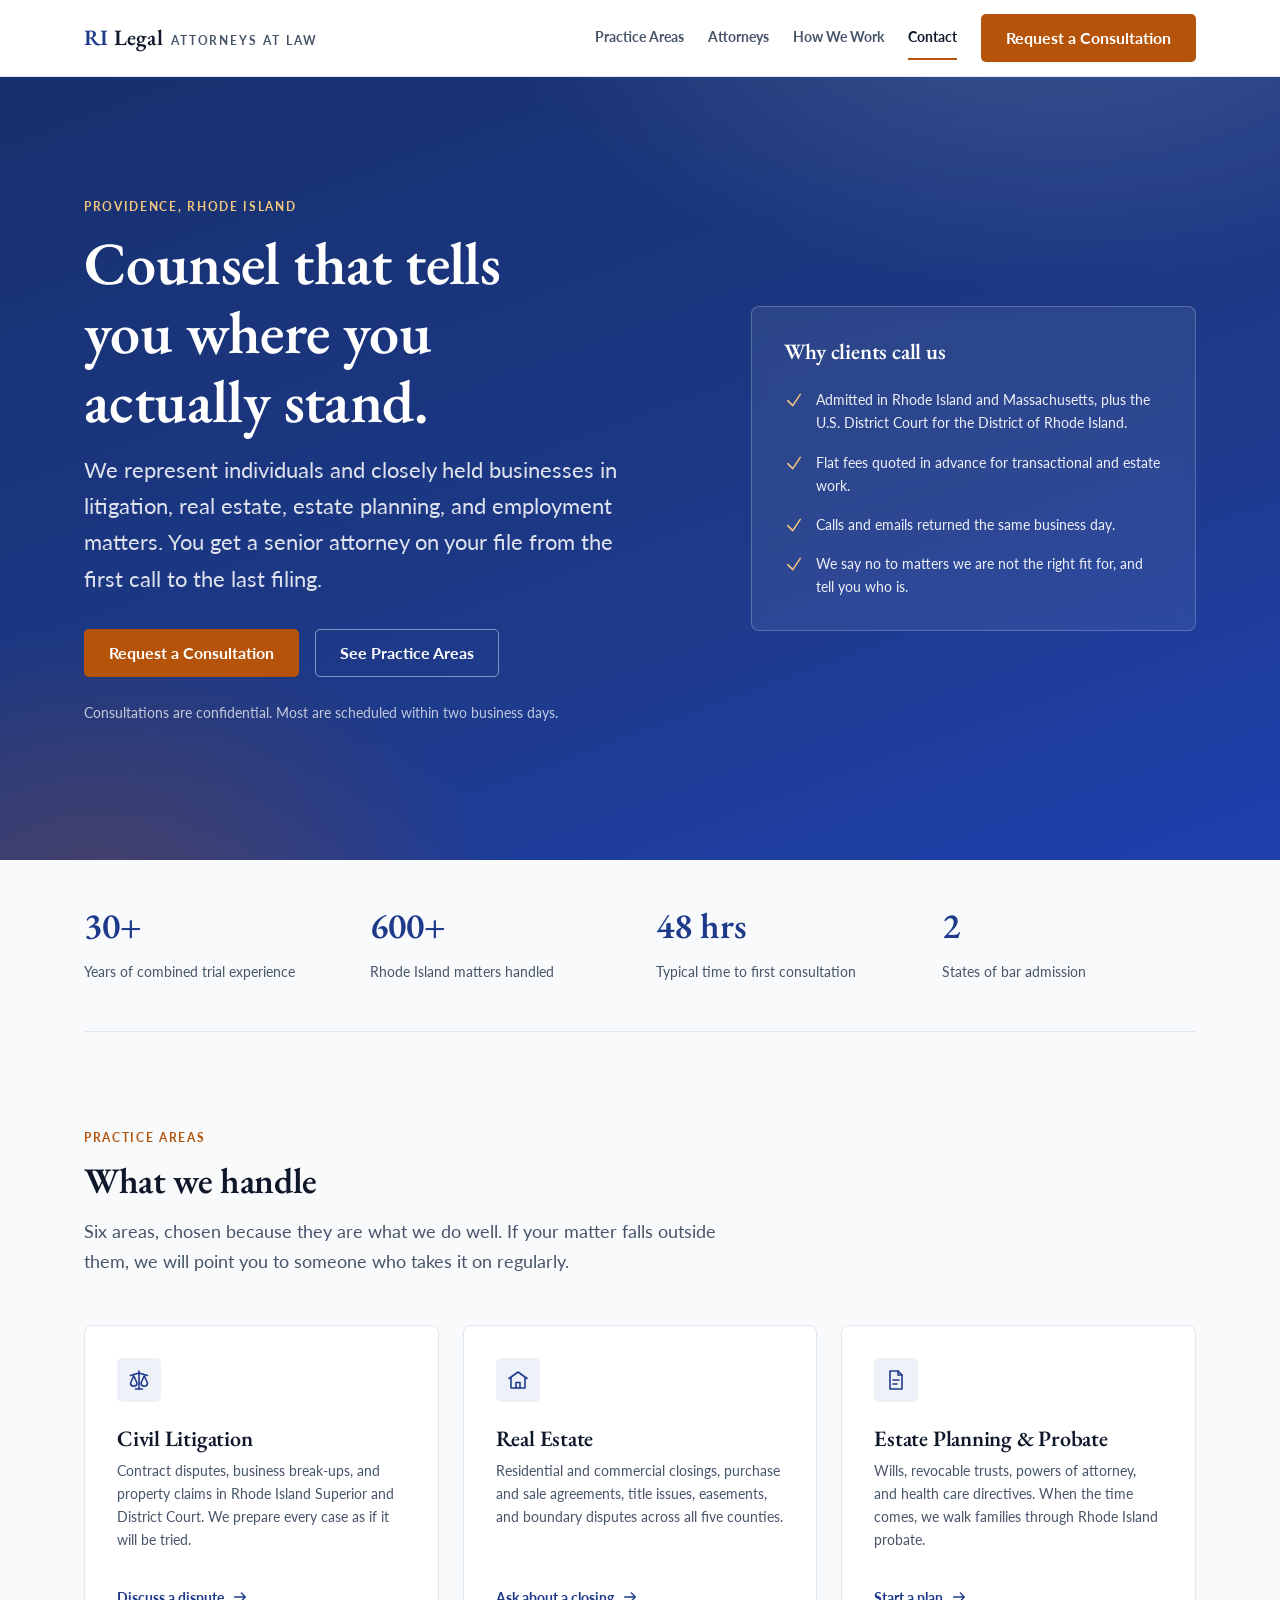
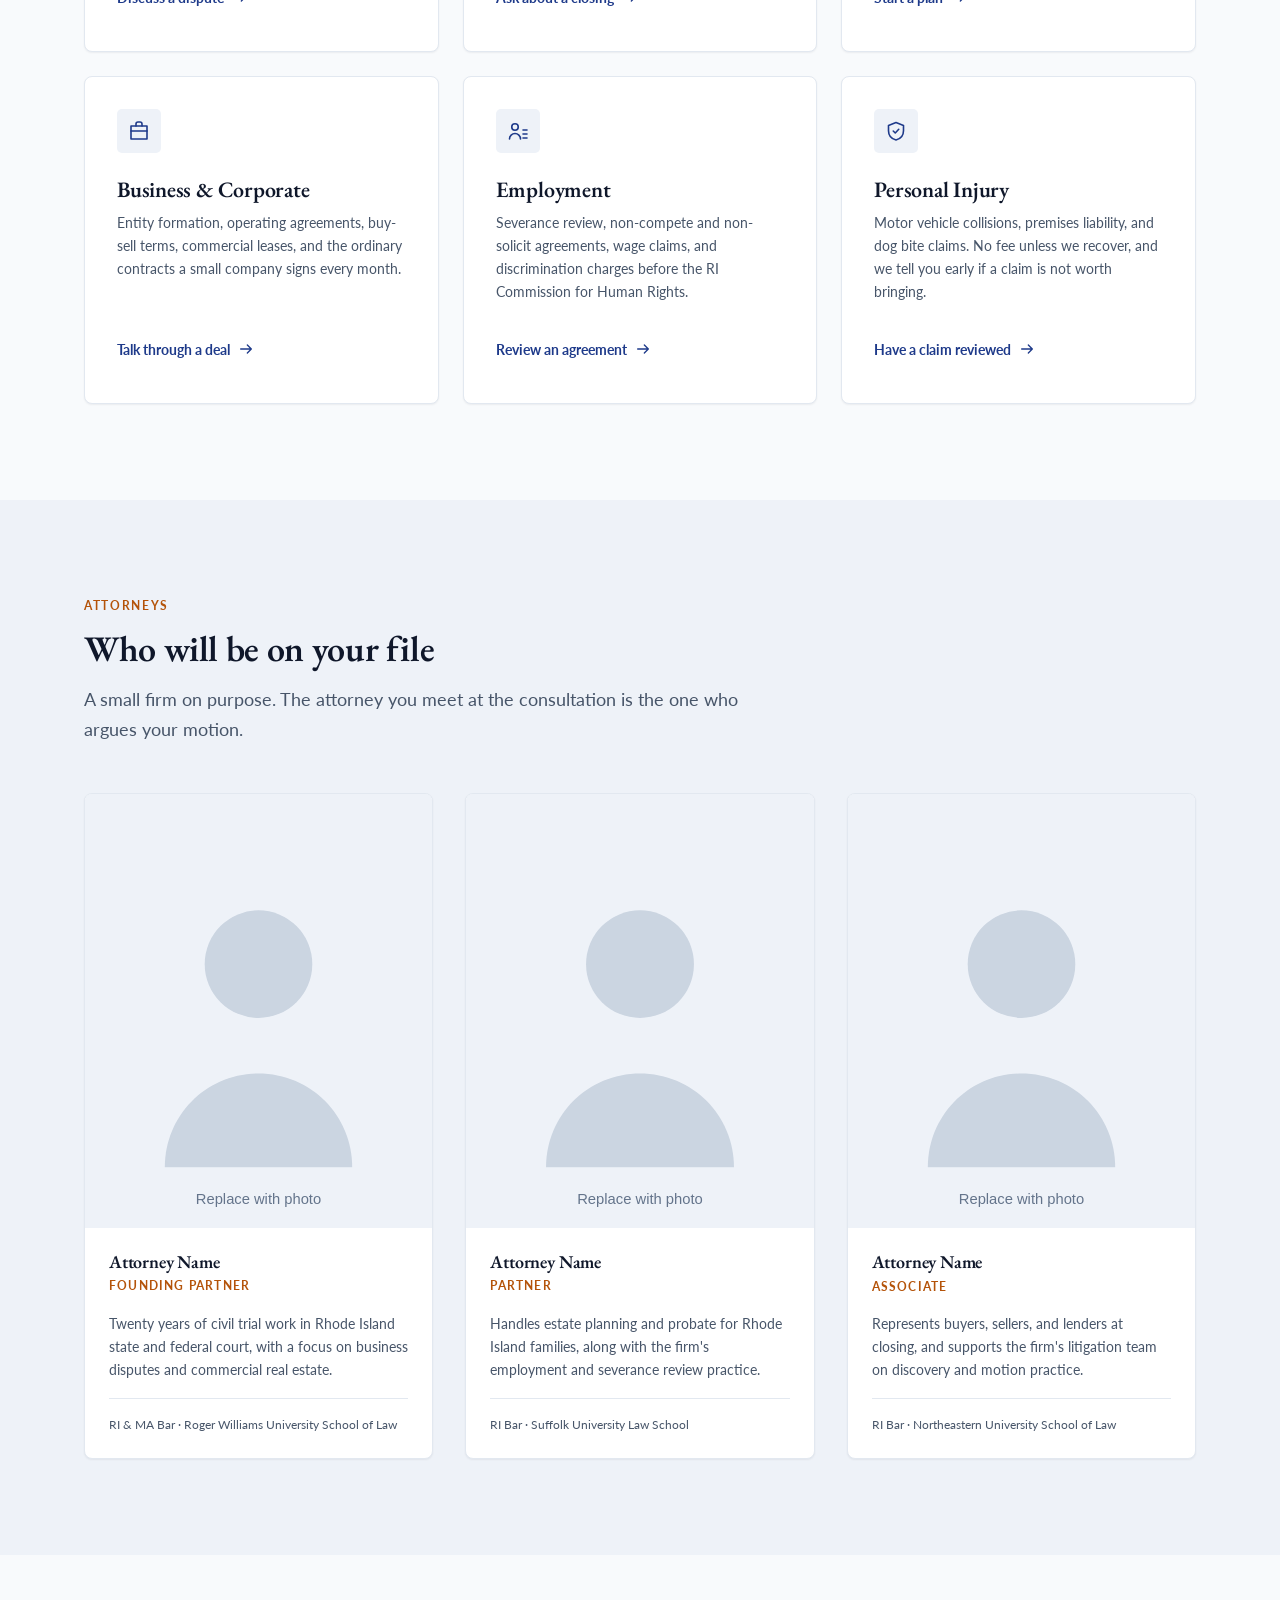
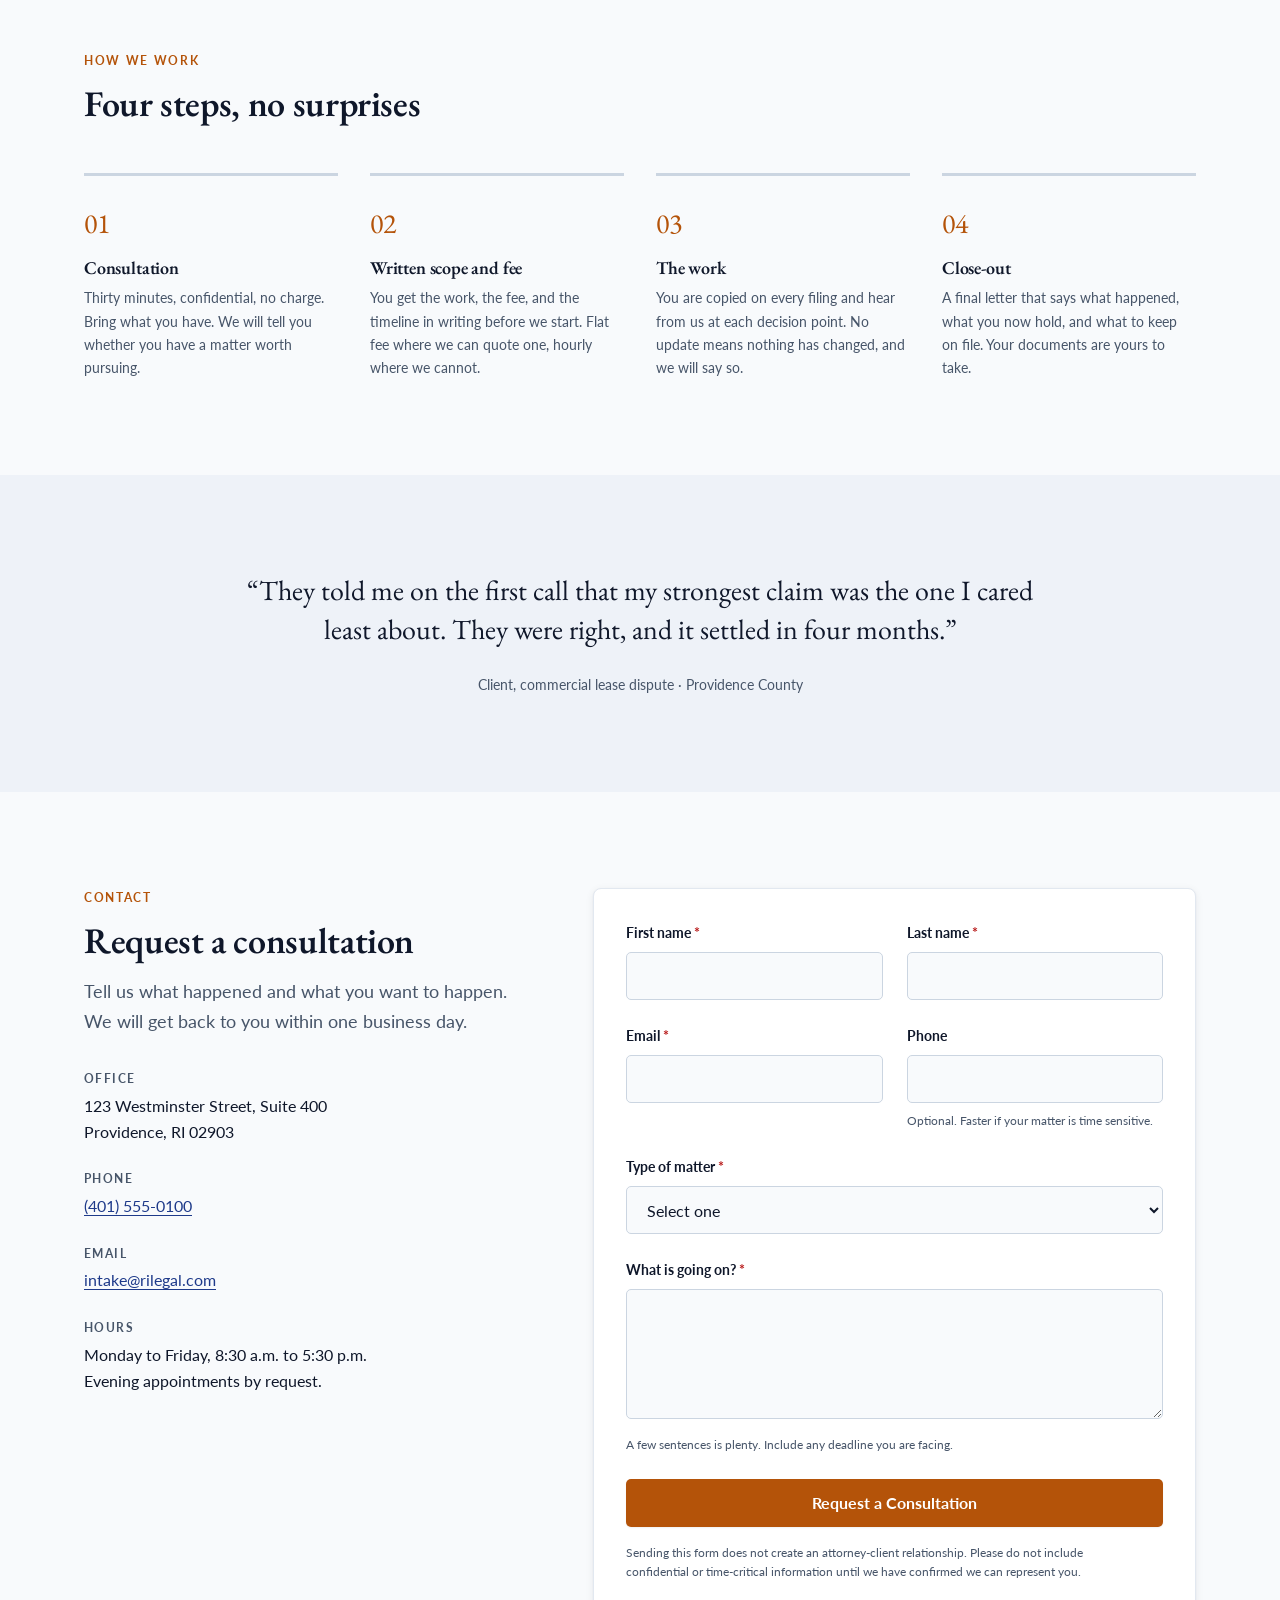
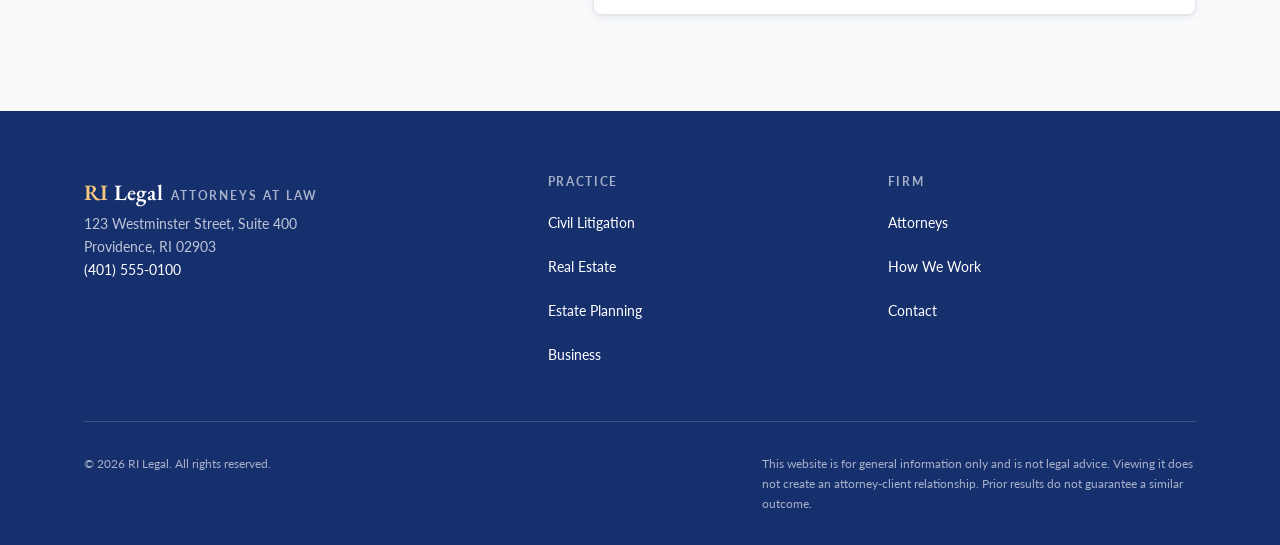
==== index.html @ 799ef450 "RI Legal: static marketing site scaffold Trust & Authority design system — navy #1E3A8A with a gold " ====
<!DOCTYPE html>
<html lang="en">
<head>
<meta charset="utf-8">
<meta name="viewport" content="width=device-width, initial-scale=1">
<title>RI Legal — Trial and Business Counsel in Rhode Island</title>
<meta name="description" content="RI Legal represents individuals and closely held businesses across Rhode Island in litigation, real estate, estate planning, and employment matters.">

<meta property="og:title" content="RI Legal — Trial and Business Counsel in Rhode Island">
<meta property="og:description" content="Straight answers, senior attention, and a plan you can act on. Schedule a consultation.">
<meta property="og:type" content="website">

<link rel="preconnect" href="https://fonts.googleapis.com">
<link rel="preconnect" href="https://fonts.gstatic.com" crossorigin>
<link rel="stylesheet" href="https://fonts.googleapis.com/css2?family=EB+Garamond:wght@400;500;600;700&family=Lato:wght@300;400;700;900&display=swap">
<link rel="stylesheet" href="css/styles.css">
</head>
<body>

<a class="skip-link" href="#main">Skip to main content</a>

<header class="site-header">
  <div class="container site-header__inner">
    <a class="wordmark" href="#top">
      <span><span class="wordmark__mark">RI</span> Legal</span>
      <span class="wordmark__sub">Attorneys at Law</span>
    </a>

    <button class="nav-toggle" type="button" id="navToggle" aria-expanded="false" aria-controls="primaryNav" aria-label="Open menu">
      <svg viewBox="0 0 24 24" fill="none" stroke="currentColor" stroke-width="1.75" stroke-linecap="round" aria-hidden="true" width="24" height="24">
        <path d="M4 7h16M4 12h16M4 17h16"/>
      </svg>
    </button>

    <nav class="nav" id="primaryNav" aria-label="Primary">
      <ul class="nav__list">
        <li><a class="nav__link" href="#practice">Practice Areas</a></li>
        <li><a class="nav__link" href="#attorneys">Attorneys</a></li>
        <li><a class="nav__link" href="#process">How We Work</a></li>
        <li><a class="nav__link" href="#contact">Contact</a></li>
      </ul>
      <a class="btn btn--primary" href="#contact">Request a Consultation</a>
    </nav>
  </div>
</header>

<main id="main">

  <!-- ============================ Hero ============================ -->
  <section class="hero" id="top">
    <div class="container hero__inner">
      <div>
        <p class="eyebrow">Providence, Rhode Island</p>
        <h1>Counsel that tells you where you actually stand.</h1>
        <p class="hero__lede">
          We represent individuals and closely held businesses in litigation, real estate,
          estate planning, and employment matters. You get a senior attorney on your file
          from the first call to the last filing.
        </p>
        <div class="hero__actions">
          <a class="btn btn--primary" href="#contact">Request a Consultation</a>
          <a class="btn btn--onDark" href="#practice">See Practice Areas</a>
        </div>
        <p class="hero__note">Consultations are confidential. Most are scheduled within two business days.</p>
      </div>

      <div class="hero__card">
        <h2>Why clients call us</h2>
        <ul class="creds">
          <li>
            <svg viewBox="0 0 24 24" fill="none" stroke="currentColor" stroke-width="1.75" stroke-linecap="round" stroke-linejoin="round" aria-hidden="true"><path d="m4.5 12.75 6 6 9-13.5"/></svg>
            <span>Admitted in Rhode Island and Massachusetts, plus the U.S. District Court for the District of Rhode Island.</span>
          </li>
          <li>
            <svg viewBox="0 0 24 24" fill="none" stroke="currentColor" stroke-width="1.75" stroke-linecap="round" stroke-linejoin="round" aria-hidden="true"><path d="m4.5 12.75 6 6 9-13.5"/></svg>
            <span>Flat fees quoted in advance for transactional and estate work.</span>
          </li>
          <li>
            <svg viewBox="0 0 24 24" fill="none" stroke="currentColor" stroke-width="1.75" stroke-linecap="round" stroke-linejoin="round" aria-hidden="true"><path d="m4.5 12.75 6 6 9-13.5"/></svg>
            <span>Calls and emails returned the same business day.</span>
          </li>
          <li>
            <svg viewBox="0 0 24 24" fill="none" stroke="currentColor" stroke-width="1.75" stroke-linecap="round" stroke-linejoin="round" aria-hidden="true"><path d="m4.5 12.75 6 6 9-13.5"/></svg>
            <span>We say no to matters we are not the right fit for, and tell you who is.</span>
          </li>
        </ul>
      </div>
    </div>
  </section>

  <!-- ============================ Stats ============================ -->
  <section aria-label="Firm at a glance">
    <div class="container">
      <div class="stats">
        <div class="stat" data-reveal>
          <p class="stat__value">30+</p>
          <p class="stat__label">Years of combined trial experience</p>
        </div>
        <div class="stat" data-reveal>
          <p class="stat__value">600+</p>
          <p class="stat__label">Rhode Island matters handled</p>
        </div>
        <div class="stat" data-reveal>
          <p class="stat__value">48 hrs</p>
          <p class="stat__label">Typical time to first consultation</p>
        </div>
        <div class="stat" data-reveal>
          <p class="stat__value">2</p>
          <p class="stat__label">States of bar admission</p>
        </div>
      </div>
    </div>
  </section>

  <!-- ============================ Practice areas ============================ -->
  <section class="section" id="practice">
    <div class="container">
      <div class="section__head">
        <p class="eyebrow">Practice Areas</p>
        <h2>What we handle</h2>
        <p class="lede">Six areas, chosen because they are what we do well. If your matter falls outside them, we will point you to someone who takes it on regularly.</p>
      </div>

      <div class="grid">

        <article class="card" data-reveal>
          <span class="card__icon" aria-hidden="true">
            <svg viewBox="0 0 24 24" fill="none" stroke="currentColor" stroke-width="1.6" stroke-linecap="round" stroke-linejoin="round"><path d="M12 3v18M3.5 7.5 12 5l8.5 2.5"/><path d="M6.75 7.75 3.5 15a3.25 3.25 0 0 0 6.5 0Z"/><path d="M17.25 7.75 14 15a3.25 3.25 0 0 0 6.5 0Z"/><path d="M8.5 21h7"/></svg>
          </span>
          <h3>Civil Litigation</h3>
          <p>Contract disputes, business break-ups, and property claims in Rhode Island Superior and District Court. We prepare every case as if it will be tried.</p>
          <a class="card__link" href="#contact">Discuss a dispute
            <svg viewBox="0 0 24 24" fill="none" stroke="currentColor" stroke-width="2" stroke-linecap="round" stroke-linejoin="round" aria-hidden="true"><path d="M4 12h16m0 0-6-6m6 6-6 6"/></svg>
          </a>
        </article>

        <article class="card" data-reveal>
          <span class="card__icon" aria-hidden="true">
            <svg viewBox="0 0 24 24" fill="none" stroke="currentColor" stroke-width="1.6" stroke-linecap="round" stroke-linejoin="round"><path d="M3 10.5 12 4l9 6.5"/><path d="M5 10v10h14V10"/><path d="M10 20v-5.5h4V20"/></svg>
          </span>
          <h3>Real Estate</h3>
          <p>Residential and commercial closings, purchase and sale agreements, title issues, easements, and boundary disputes across all five counties.</p>
          <a class="card__link" href="#contact">Ask about a closing
            <svg viewBox="0 0 24 24" fill="none" stroke="currentColor" stroke-width="2" stroke-linecap="round" stroke-linejoin="round" aria-hidden="true"><path d="M4 12h16m0 0-6-6m6 6-6 6"/></svg>
          </a>
        </article>

        <article class="card" data-reveal>
          <span class="card__icon" aria-hidden="true">
            <svg viewBox="0 0 24 24" fill="none" stroke="currentColor" stroke-width="1.6" stroke-linecap="round" stroke-linejoin="round"><path d="M6 3h8l4 4v14H6z"/><path d="M14 3v4h4"/><path d="M9 12h6M9 16h4"/></svg>
          </span>
          <h3>Estate Planning &amp; Probate</h3>
          <p>Wills, revocable trusts, powers of attorney, and health care directives. When the time comes, we walk families through Rhode Island probate.</p>
          <a class="card__link" href="#contact">Start a plan
            <svg viewBox="0 0 24 24" fill="none" stroke="currentColor" stroke-width="2" stroke-linecap="round" stroke-linejoin="round" aria-hidden="true"><path d="M4 12h16m0 0-6-6m6 6-6 6"/></svg>
          </a>
        </article>

        <article class="card" data-reveal>
          <span class="card__icon" aria-hidden="true">
            <svg viewBox="0 0 24 24" fill="none" stroke="currentColor" stroke-width="1.6" stroke-linecap="round" stroke-linejoin="round"><path d="M4 7h16v13H4z"/><path d="M9 7V5a2 2 0 0 1 2-2h2a2 2 0 0 1 2 2v2"/><path d="M4 12h16"/></svg>
          </span>
          <h3>Business &amp; Corporate</h3>
          <p>Entity formation, operating agreements, buy-sell terms, commercial leases, and the ordinary contracts a small company signs every month.</p>
          <a class="card__link" href="#contact">Talk through a deal
            <svg viewBox="0 0 24 24" fill="none" stroke="currentColor" stroke-width="2" stroke-linecap="round" stroke-linejoin="round" aria-hidden="true"><path d="M4 12h16m0 0-6-6m6 6-6 6"/></svg>
          </a>
        </article>

        <article class="card" data-reveal>
          <span class="card__icon" aria-hidden="true">
            <svg viewBox="0 0 24 24" fill="none" stroke="currentColor" stroke-width="1.6" stroke-linecap="round" stroke-linejoin="round"><circle cx="9" cy="8" r="3.25"/><path d="M3.5 20a5.5 5.5 0 0 1 11 0"/><path d="M17 11h4M17 15h4M17 19h4"/></svg>
          </span>
          <h3>Employment</h3>
          <p>Severance review, non-compete and non-solicit agreements, wage claims, and discrimination charges before the RI Commission for Human Rights.</p>
          <a class="card__link" href="#contact">Review an agreement
            <svg viewBox="0 0 24 24" fill="none" stroke="currentColor" stroke-width="2" stroke-linecap="round" stroke-linejoin="round" aria-hidden="true"><path d="M4 12h16m0 0-6-6m6 6-6 6"/></svg>
          </a>
        </article>

        <article class="card" data-reveal>
          <span class="card__icon" aria-hidden="true">
            <svg viewBox="0 0 24 24" fill="none" stroke="currentColor" stroke-width="1.6" stroke-linecap="round" stroke-linejoin="round"><path d="M12 3.5 4.5 6.5v5.2c0 4.4 3 8.1 7.5 9.3 4.5-1.2 7.5-4.9 7.5-9.3V6.5Z"/><path d="m9.25 12 2 2 3.5-3.75"/></svg>
          </span>
          <h3>Personal Injury</h3>
          <p>Motor vehicle collisions, premises liability, and dog bite claims. No fee unless we recover, and we tell you early if a claim is not worth bringing.</p>
          <a class="card__link" href="#contact">Have a claim reviewed
            <svg viewBox="0 0 24 24" fill="none" stroke="currentColor" stroke-width="2" stroke-linecap="round" stroke-linejoin="round" aria-hidden="true"><path d="M4 12h16m0 0-6-6m6 6-6 6"/></svg>
          </a>
        </article>

      </div>
    </div>
  </section>

  <!-- ============================ Attorneys ============================ -->
  <section class="section section--alt" id="attorneys">
    <div class="container">
      <div class="section__head">
        <p class="eyebrow">Attorneys</p>
        <h2>Who will be on your file</h2>
        <p class="lede">A small firm on purpose. The attorney you meet at the consultation is the one who argues your motion.</p>
      </div>

      <div class="people">

        <article class="person" data-reveal>
          <img class="person__photo" src="assets/attorney-1.svg" alt="Portrait of Attorney One" width="400" height="500" loading="lazy">
          <div class="person__body">
            <h3 class="person__name">Attorney Name</h3>
            <p class="person__role">Founding Partner</p>
            <p class="person__bio">Twenty years of civil trial work in Rhode Island state and federal court, with a focus on business disputes and commercial real estate.</p>
            <p class="person__meta">RI &amp; MA Bar &middot; Roger Williams University School of Law</p>
          </div>
        </article>

        <article class="person" data-reveal>
          <img class="person__photo" src="assets/attorney-2.svg" alt="Portrait of Attorney Two" width="400" height="500" loading="lazy">
          <div class="person__body">
            <h3 class="person__name">Attorney Name</h3>
            <p class="person__role">Partner</p>
            <p class="person__bio">Handles estate planning and probate for Rhode Island families, along with the firm's employment and severance review practice.</p>
            <p class="person__meta">RI Bar &middot; Suffolk University Law School</p>
          </div>
        </article>

        <article class="person" data-reveal>
          <img class="person__photo" src="assets/attorney-3.svg" alt="Portrait of Attorney Three" width="400" height="500" loading="lazy">
          <div class="person__body">
            <h3 class="person__name">Attorney Name</h3>
            <p class="person__role">Associate</p>
            <p class="person__bio">Represents buyers, sellers, and lenders at closing, and supports the firm's litigation team on discovery and motion practice.</p>
            <p class="person__meta">RI Bar &middot; Northeastern University School of Law</p>
          </div>
        </article>

      </div>
    </div>
  </section>

  <!-- ============================ Process ============================ -->
  <section class="section" id="process">
    <div class="container">
      <div class="section__head">
        <p class="eyebrow">How We Work</p>
        <h2>Four steps, no surprises</h2>
      </div>

      <ol class="steps">
        <li data-reveal>
          <h3>Consultation</h3>
          <p>Thirty minutes, confidential, no charge. Bring what you have. We will tell you whether you have a matter worth pursuing.</p>
        </li>
        <li data-reveal>
          <h3>Written scope and fee</h3>
          <p>You get the work, the fee, and the timeline in writing before we start. Flat fee where we can quote one, hourly where we cannot.</p>
        </li>
        <li data-reveal>
          <h3>The work</h3>
          <p>You are copied on every filing and hear from us at each decision point. No update means nothing has changed, and we will say so.</p>
        </li>
        <li data-reveal>
          <h3>Close-out</h3>
          <p>A final letter that says what happened, what you now hold, and what to keep on file. Your documents are yours to take.</p>
        </li>
      </ol>
    </div>
  </section>

  <!-- ============================ Testimonial ============================ -->
  <section class="section section--alt" aria-label="Client testimonial">
    <div class="container">
      <figure class="quote" data-reveal>
        <blockquote>
          <p>&ldquo;They told me on the first call that my strongest claim was the one I cared least about. They were right, and it settled in four months.&rdquo;</p>
        </blockquote>
        <figcaption>Client, commercial lease dispute &middot; Providence County</figcaption>
      </figure>
    </div>
  </section>

  <!-- ============================ Contact ============================ -->
  <section class="section" id="contact">
    <div class="container contact__inner">

      <div>
        <p class="eyebrow">Contact</p>
        <h2>Request a consultation</h2>
        <p class="lede">Tell us what happened and what you want to happen. We will get back to you within one business day.</p>

        <dl class="contact__details">
          <div>
            <dt>Office</dt>
            <dd>123 Westminster Street, Suite 400<br>Providence, RI 02903</dd>
          </div>
          <div>
            <dt>Phone</dt>
            <dd><a href="tel:+14015550100">(401) 555-0100</a></dd>
          </div>
          <div>
            <dt>Email</dt>
            <dd><a href="mailto:intake@rilegal.com">intake@rilegal.com</a></dd>
          </div>
          <div>
            <dt>Hours</dt>
            <dd>Monday to Friday, 8:30 a.m. to 5:30 p.m.<br>Evening appointments by request.</dd>
          </div>
        </dl>
      </div>

      <form class="form" id="consultForm" novalidate>
        <div class="form__status" id="formStatus" role="status" aria-live="polite">
          <svg viewBox="0 0 24 24" fill="none" stroke="currentColor" stroke-width="1.75" stroke-linecap="round" stroke-linejoin="round" aria-hidden="true"><circle cx="12" cy="12" r="9"/><path d="m8.5 12.25 2.5 2.5 4.5-5"/></svg>
          <span id="formStatusText"></span>
        </div>

        <div class="form__row">
          <div class="field">
            <label for="firstName">First name <span class="req" aria-hidden="true">*</span></label>
            <input type="text" id="firstName" name="firstName" autocomplete="given-name" required aria-describedby="firstNameError">
            <p class="field__error" id="firstNameError">
              <svg viewBox="0 0 24 24" fill="none" stroke="currentColor" stroke-width="2" stroke-linecap="round" aria-hidden="true"><circle cx="12" cy="12" r="9"/><path d="M12 7.5v5M12 16h.01"/></svg>
              Enter your first name.
            </p>
          </div>

          <div class="field">
            <label for="lastName">Last name <span class="req" aria-hidden="true">*</span></label>
            <input type="text" id="lastName" name="lastName" autocomplete="family-name" required aria-describedby="lastNameError">
            <p class="field__error" id="lastNameError">
              <svg viewBox="0 0 24 24" fill="none" stroke="currentColor" stroke-width="2" stroke-linecap="round" aria-hidden="true"><circle cx="12" cy="12" r="9"/><path d="M12 7.5v5M12 16h.01"/></svg>
              Enter your last name.
            </p>
          </div>
        </div>

        <div class="form__row">
          <div class="field">
            <label for="email">Email <span class="req" aria-hidden="true">*</span></label>
            <input type="email" id="email" name="email" autocomplete="email" required aria-describedby="emailError">
            <p class="field__error" id="emailError">
              <svg viewBox="0 0 24 24" fill="none" stroke="currentColor" stroke-width="2" stroke-linecap="round" aria-hidden="true"><circle cx="12" cy="12" r="9"/><path d="M12 7.5v5M12 16h.01"/></svg>
              Enter a valid email address so we can reply.
            </p>
          </div>

          <div class="field">
            <label for="phone">Phone</label>
            <input type="tel" id="phone" name="phone" autocomplete="tel" inputmode="tel">
            <p class="field__help">Optional. Faster if your matter is time sensitive.</p>
          </div>
        </div>

        <div class="field">
          <label for="matter">Type of matter <span class="req" aria-hidden="true">*</span></label>
          <select id="matter" name="matter" required aria-describedby="matterError">
            <option value="">Select one</option>
            <option>Civil litigation</option>
            <option>Real estate</option>
            <option>Estate planning or probate</option>
            <option>Business or corporate</option>
            <option>Employment</option>
            <option>Personal injury</option>
            <option>Not sure</option>
          </select>
          <p class="field__error" id="matterError">
            <svg viewBox="0 0 24 24" fill="none" stroke="currentColor" stroke-width="2" stroke-linecap="round" aria-hidden="true"><circle cx="12" cy="12" r="9"/><path d="M12 7.5v5M12 16h.01"/></svg>
            Choose the closest match, or select &ldquo;Not sure&rdquo;.
          </p>
        </div>

        <div class="field">
          <label for="details">What is going on? <span class="req" aria-hidden="true">*</span></label>
          <textarea id="details" name="details" required aria-describedby="detailsHelp detailsError"></textarea>
          <p class="field__help" id="detailsHelp">A few sentences is plenty. Include any deadline you are facing.</p>
          <p class="field__error" id="detailsError">
            <svg viewBox="0 0 24 24" fill="none" stroke="currentColor" stroke-width="2" stroke-linecap="round" aria-hidden="true"><circle cx="12" cy="12" r="9"/><path d="M12 7.5v5M12 16h.01"/></svg>
            Tell us briefly what happened.
          </p>
        </div>

        <button class="btn btn--primary" type="submit" id="submitBtn" style="width:100%">Request a Consultation</button>

        <p class="form__legal">
          Sending this form does not create an attorney-client relationship. Please do not include
          confidential or time-critical information until we have confirmed we can represent you.
        </p>
      </form>

    </div>
  </section>

</main>

<footer class="site-footer">
  <div class="container">
    <div class="site-footer__grid">
      <div>
        <a class="wordmark" href="#top">
          <span><span class="wordmark__mark">RI</span> Legal</span>
          <span class="wordmark__sub">Attorneys at Law</span>
        </a>
        <p>123 Westminster Street, Suite 400<br>Providence, RI 02903<br><a href="tel:+14015550100">(401) 555-0100</a></p>
      </div>

      <div>
        <h2>Practice</h2>
        <ul>
          <li><a href="#practice">Civil Litigation</a></li>
          <li><a href="#practice">Real Estate</a></li>
          <li><a href="#practice">Estate Planning</a></li>
          <li><a href="#practice">Business</a></li>
        </ul>
      </div>

      <div>
        <h2>Firm</h2>
        <ul>
          <li><a href="#attorneys">Attorneys</a></li>
          <li><a href="#process">How We Work</a></li>
          <li><a href="#contact">Contact</a></li>
        </ul>
      </div>
    </div>

    <div class="site-footer__base">
      <p>&copy; <span id="year">2026</span> RI Legal. All rights reserved.</p>
      <p>This website is for general information only and is not legal advice. Viewing it does not create an attorney-client relationship. Prior results do not guarantee a similar outcome.</p>
    </div>
  </div>
</footer>

<script src="js/main.js" defer></script>
</body>
</html>
---- css/styles.css ----
/* ==========================================================================
   RI Legal — design tokens
   Style: Trust & Authority. Navy for the institution, gold for the ask.
   ========================================================================== */

:root {
  color-scheme: light dark;

  /* Brand */
  --color-primary:      #1E3A8A;
  --color-primary-deep: #16306E;
  --color-secondary:    #1E40AF;
  --color-on-primary:   #FFFFFF;
  --color-accent:       #B45309;
  --color-accent-hover: #92400E;
  --color-on-accent:    #FFFFFF;

  /* Surfaces */
  --color-background:   #F8FAFC;
  --color-surface:      #FFFFFF;
  --color-surface-alt:  #EEF2F8;
  --color-foreground:   #0F172A;
  --color-muted-fg:     #475569;
  --color-border:       #CBD5E1;
  --color-border-soft:  #E2E8F0;
  --color-ring:         #1E3A8A;
  --color-destructive:  #B91C1C;
  --color-success:      #15803D;

  /* Type */
  --font-display: "EB Garamond", "Iowan Old Style", Georgia, "Times New Roman", serif;
  --font-body:    "Lato", -apple-system, BlinkMacSystemFont, "Segoe UI", Helvetica, Arial, sans-serif;

  --text-xs:   0.75rem;
  --text-sm:   0.875rem;
  --text-base: 1rem;
  --text-lg:   1.125rem;
  --text-xl:   1.375rem;
  --text-2xl:  1.75rem;
  --text-3xl:  2.25rem;
  --text-4xl:  3rem;
  --text-5xl:  3.75rem;

  /* Space — 4/8 rhythm */
  --space-1: 0.25rem;
  --space-2: 0.5rem;
  --space-3: 0.75rem;
  --space-4: 1rem;
  --space-6: 1.5rem;
  --space-8: 2rem;
  --space-12: 3rem;
  --space-16: 4rem;
  --space-24: 6rem;

  /* Form */
  --radius-sm: 3px;
  --radius:    5px;
  --radius-lg: 8px;
  --shadow-sm: 0 1px 2px rgba(15, 23, 42, 0.06);
  --shadow:    0 2px 8px rgba(15, 23, 42, 0.07), 0 1px 2px rgba(15, 23, 42, 0.05);
  --shadow-lg: 0 12px 32px rgba(15, 23, 42, 0.10), 0 2px 6px rgba(15, 23, 42, 0.06);

  --container: 1160px;
  --measure: 68ch;
  --ease: cubic-bezier(0.22, 0.61, 0.36, 1);
  --dur: 200ms;

  --z-nav: 100;
}

@media (prefers-color-scheme: dark) {
  :root:not([data-theme="light"]) {
    --color-primary:      #93B4F5;
    --color-primary-deep: #B6CDFA;
    --color-secondary:    #A5BEF7;
    --color-on-primary:   #0B1220;
    --color-accent:       #E8A33D;
    --color-accent-hover: #F2B85C;
    --color-on-accent:    #22160A;

    --color-background:   #0B1220;
    --color-surface:      #121B2C;
    --color-surface-alt:  #182338;
    --color-foreground:   #E9EEF7;
    --color-muted-fg:     #A7B4C8;
    --color-border:       #2C3A54;
    --color-border-soft:  #222F46;
    --color-ring:         #93B4F5;
    --color-destructive:  #F87171;
    --color-success:      #4ADE80;

    --shadow-sm: 0 1px 2px rgba(0, 0, 0, 0.4);
    --shadow:    0 2px 10px rgba(0, 0, 0, 0.45);
    --shadow-lg: 0 14px 36px rgba(0, 0, 0, 0.55);
  }
}

/* ==========================================================================
   Base
   ========================================================================== */

*, *::before, *::after { box-sizing: border-box; }

html { -webkit-text-size-adjust: 100%; scroll-behavior: smooth; }

@media (prefers-reduced-motion: reduce) {
  html { scroll-behavior: auto; }
  *, *::before, *::after {
    animation-duration: 0.01ms !important;
    animation-iteration-count: 1 !important;
    transition-duration: 0.01ms !important;
  }
}

body {
  margin: 0;
  font-family: var(--font-body);
  font-size: var(--text-base);
  line-height: 1.65;
  color: var(--color-foreground);
  background: var(--color-background);
  -webkit-font-smoothing: antialiased;
}

img, svg { max-width: 100%; height: auto; display: block; }

h1, h2, h3, h4 {
  font-family: var(--font-display);
  font-weight: 600;
  line-height: 1.15;
  letter-spacing: -0.01em;
  margin: 0 0 var(--space-4);
  text-wrap: balance;
}

h1 { font-size: clamp(2.25rem, 5.5vw, var(--text-5xl)); }
h2 { font-size: clamp(1.75rem, 3.6vw, var(--text-3xl)); }
h3 { font-size: var(--text-xl); }

p { margin: 0 0 var(--space-4); max-width: var(--measure); }

a { color: var(--color-primary); text-decoration-thickness: 1px; text-underline-offset: 3px; }
a:hover { color: var(--color-secondary); }

:focus-visible {
  outline: 3px solid var(--color-ring);
  outline-offset: 3px;
  border-radius: var(--radius-sm);
}

.skip-link {
  position: absolute;
  left: var(--space-4);
  top: -100px;
  z-index: 200;
  padding: var(--space-3) var(--space-4);
  background: var(--color-surface);
  color: var(--color-foreground);
  border-radius: var(--radius);
  box-shadow: var(--shadow-lg);
  font-weight: 700;
}
.skip-link:focus { top: var(--space-4); }

.container {
  width: 100%;
  max-width: var(--container);
  margin-inline: auto;
  padding-inline: var(--space-6);
}

.section { padding-block: clamp(var(--space-16), 9vw, var(--space-24)); }
.section--alt { background: var(--color-surface-alt); }

.section__head { max-width: 46rem; margin-bottom: var(--space-12); }

.eyebrow {
  font-family: var(--font-body);
  font-size: var(--text-xs);
  font-weight: 700;
  letter-spacing: 0.14em;
  text-transform: uppercase;
  color: var(--color-accent);
  margin: 0 0 var(--space-3);
}

.lede {
  font-size: var(--text-lg);
  color: var(--color-muted-fg);
}

.visually-hidden {
  position: absolute;
  width: 1px; height: 1px;
  padding: 0; margin: -1px;
  overflow: hidden;
  clip: rect(0 0 0 0);
  white-space: nowrap;
  border: 0;
}

/* ==========================================================================
   Buttons
   ========================================================================== */

.btn {
  display: inline-flex;
  align-items: center;
  justify-content: center;
  gap: var(--space-2);
  min-height: 48px;
  padding: var(--space-3) var(--space-6);
  border: 1px solid transparent;
  border-radius: var(--radius);
  font-family: var(--font-body);
  font-size: var(--text-base);
  font-weight: 700;
  line-height: 1.2;
  text-decoration: none;
  cursor: pointer;
  transition: background-color var(--dur) var(--ease),
              border-color var(--dur) var(--ease),
              color var(--dur) var(--ease),
              box-shadow var(--dur) var(--ease);
}

.btn--primary {
  background: var(--color-accent);
  color: var(--color-on-accent);
  box-shadow: var(--shadow-sm);
}
.btn--primary:hover { background: var(--color-accent-hover); color: var(--color-on-accent); box-shadow: var(--shadow); }

.btn--secondary {
  background: transparent;
  color: var(--color-primary);
  border-color: var(--color-border);
}
.btn--secondary:hover { background: var(--color-surface); border-color: var(--color-primary); }

.btn--onDark {
  background: transparent;
  color: var(--color-on-primary);
  border-color: rgba(255, 255, 255, 0.45);
}
.btn--onDark:hover { background: rgba(255, 255, 255, 0.12); color: var(--color-on-primary); border-color: #FFFFFF; }

.btn[disabled], .btn[aria-disabled="true"] { opacity: 0.45; cursor: not-allowed; }

/* ==========================================================================
   Header / navigation
   ========================================================================== */

.site-header {
  position: sticky;
  top: 0;
  z-index: var(--z-nav);
  background: color-mix(in srgb, var(--color-surface) 92%, transparent);
  backdrop-filter: blur(10px);
  border-bottom: 1px solid var(--color-border-soft);
}

.site-header__inner {
  display: flex;
  align-items: center;
  justify-content: space-between;
  gap: var(--space-6);
  min-height: 76px;
}

.wordmark {
  display: inline-flex;
  align-items: baseline;
  gap: var(--space-2);
  font-family: var(--font-display);
  font-size: var(--text-xl);
  font-weight: 600;
  letter-spacing: 0.01em;
  color: var(--color-foreground);
  text-decoration: none;
}
.wordmark__mark { color: var(--color-primary); }
.wordmark__sub {
  font-family: var(--font-body);
  font-size: var(--text-xs);
  font-weight: 700;
  letter-spacing: 0.16em;
  text-transform: uppercase;
  color: var(--color-muted-fg);
}

.nav { display: flex; align-items: center; gap: var(--space-6); }

.nav__list {
  display: flex;
  align-items: center;
  gap: var(--space-6);
  list-style: none;
  margin: 0;
  padding: 0;
}

.nav__link {
  display: inline-flex;
  align-items: center;
  min-height: 44px;
  font-size: var(--text-sm);
  font-weight: 700;
  color: var(--color-muted-fg);
  text-decoration: none;
  border-bottom: 2px solid transparent;
  transition: color var(--dur) var(--ease), border-color var(--dur) var(--ease);
}
.nav__link:hover { color: var(--color-foreground); border-bottom-color: var(--color-accent); }
.nav__link[aria-current="true"] { color: var(--color-foreground); border-bottom-color: var(--color-accent); }

.nav-toggle {
  display: none;
  align-items: center;
  justify-content: center;
  width: 48px;
  height: 48px;
  padding: 0;
  background: transparent;
  border: 1px solid var(--color-border);
  border-radius: var(--radius);
  color: var(--color-foreground);
  cursor: pointer;
}

@media (max-width: 900px) {
  .nav-toggle { display: inline-flex; }
  .nav {
    position: fixed;
    inset: 76px 0 auto;
    flex-direction: column;
    align-items: stretch;
    gap: 0;
    padding: var(--space-4) var(--space-6) var(--space-8);
    background: var(--color-surface);
    border-bottom: 1px solid var(--color-border);
    box-shadow: var(--shadow-lg);
  }
  .nav[hidden] { display: none; }
  .nav__list { flex-direction: column; align-items: stretch; gap: 0; }
  .nav__link {
    min-height: 52px;
    font-size: var(--text-base);
    border-bottom: 1px solid var(--color-border-soft);
  }
  .nav .btn { margin-top: var(--space-4); }
}

/* ==========================================================================
   Hero
   ========================================================================== */

.hero {
  position: relative;
  background: linear-gradient(160deg, var(--color-primary-deep), var(--color-primary) 62%, var(--color-secondary));
  color: #FFFFFF;
  overflow: hidden;
}

.hero::after {
  content: "";
  position: absolute;
  inset: 0;
  background:
    radial-gradient(58rem 32rem at 82% -12%, rgba(255, 255, 255, 0.16), transparent 60%),
    radial-gradient(40rem 30rem at 8% 108%, rgba(180, 83, 9, 0.30), transparent 62%);
  pointer-events: none;
}

.hero__inner {
  position: relative;
  z-index: 1;
  display: grid;
  grid-template-columns: minmax(0, 1.15fr) minmax(0, 0.85fr);
  gap: var(--space-16);
  align-items: center;
  padding-block: clamp(var(--space-16), 10vw, 7.5rem);
}

.hero h1 { color: #FFFFFF; }
.hero .eyebrow { color: #F5C77E; }

.hero__lede {
  font-size: clamp(var(--text-lg), 2vw, var(--text-xl));
  color: rgba(255, 255, 255, 0.86);
  max-width: 34rem;
}

.hero__actions {
  display: flex;
  flex-wrap: wrap;
  gap: var(--space-4);
  margin-top: var(--space-8);
}

.hero__note {
  margin-top: var(--space-6);
  font-size: var(--text-sm);
  color: rgba(255, 255, 255, 0.72);
}

.hero__card {
  background: rgba(255, 255, 255, 0.07);
  border: 1px solid rgba(255, 255, 255, 0.22);
  border-radius: var(--radius-lg);
  padding: var(--space-8);
  backdrop-filter: blur(6px);
}

.hero__card h2 {
  font-size: var(--text-xl);
  color: #FFFFFF;
  margin-bottom: var(--space-6);
}

.creds { list-style: none; margin: 0; padding: 0; display: grid; gap: var(--space-4); }

.creds li {
  display: flex;
  align-items: flex-start;
  gap: var(--space-3);
  font-size: var(--text-sm);
  color: rgba(255, 255, 255, 0.92);
}
.creds svg { flex: none; width: 20px; height: 20px; margin-top: 2px; color: #F5C77E; }

@media (max-width: 900px) {
  .hero__inner { grid-template-columns: 1fr; gap: var(--space-12); }
}

/* ==========================================================================
   Stats
   ========================================================================== */

.stats {
  display: grid;
  grid-template-columns: repeat(auto-fit, minmax(200px, 1fr));
  gap: var(--space-8);
  padding-block: var(--space-12);
  border-bottom: 1px solid var(--color-border-soft);
}

.stat__value {
  font-family: var(--font-display);
  font-size: var(--text-3xl);
  font-weight: 600;
  line-height: 1;
  color: var(--color-primary);
  font-variant-numeric: tabular-nums;
}

.stat__label {
  margin: var(--space-2) 0 0;
  font-size: var(--text-sm);
  color: var(--color-muted-fg);
}

/* ==========================================================================
   Cards / grids
   ========================================================================== */

.grid {
  display: grid;
  gap: var(--space-6);
  grid-template-columns: repeat(auto-fit, minmax(280px, 1fr));
}

.card {
  display: flex;
  flex-direction: column;
  padding: var(--space-8);
  background: var(--color-surface);
  border: 1px solid var(--color-border-soft);
  border-radius: var(--radius-lg);
  box-shadow: var(--shadow-sm);
  transition: box-shadow var(--dur) var(--ease), border-color var(--dur) var(--ease);
}
.card:hover { box-shadow: var(--shadow); border-color: var(--color-border); }

.card__icon {
  display: inline-flex;
  align-items: center;
  justify-content: center;
  width: 44px;
  height: 44px;
  margin-bottom: var(--space-6);
  border-radius: var(--radius);
  background: var(--color-surface-alt);
  color: var(--color-primary);
}
.card__icon svg { width: 24px; height: 24px; }

.card h3 { margin-bottom: var(--space-2); }
.card p { color: var(--color-muted-fg); font-size: var(--text-sm); margin-bottom: var(--space-6); }

.card__link {
  margin-top: auto;
  display: inline-flex;
  align-items: center;
  gap: var(--space-2);
  min-height: 44px;
  font-size: var(--text-sm);
  font-weight: 700;
  text-decoration: none;
  color: var(--color-primary);
}
.card__link svg { width: 16px; height: 16px; transition: transform var(--dur) var(--ease); }
.card__link:hover svg { transform: translateX(3px); }

/* ==========================================================================
   Attorneys
   ========================================================================== */

.people {
  display: grid;
  gap: var(--space-8);
  grid-template-columns: repeat(auto-fit, minmax(260px, 1fr));
}

.person {
  background: var(--color-surface);
  border: 1px solid var(--color-border-soft);
  border-radius: var(--radius-lg);
  overflow: hidden;
  box-shadow: var(--shadow-sm);
}

.person__photo {
  aspect-ratio: 4 / 5;
  width: 100%;
  object-fit: cover;
  background: var(--color-surface-alt);
}

.person__body { padding: var(--space-6); }
.person__name { margin-bottom: var(--space-1); font-size: var(--text-lg); }

.person__role {
  margin: 0 0 var(--space-4);
  font-size: var(--text-xs);
  font-weight: 700;
  letter-spacing: 0.1em;
  text-transform: uppercase;
  color: var(--color-accent);
}

.person__bio { font-size: var(--text-sm); color: var(--color-muted-fg); margin-bottom: var(--space-4); }

.person__meta {
  margin: 0;
  padding-top: var(--space-4);
  border-top: 1px solid var(--color-border-soft);
  font-size: var(--text-xs);
  color: var(--color-muted-fg);
}

/* ==========================================================================
   Process
   ========================================================================== */

.steps {
  display: grid;
  gap: var(--space-8);
  grid-template-columns: repeat(auto-fit, minmax(240px, 1fr));
  counter-reset: step;
  list-style: none;
  margin: 0;
  padding: 0;
}

.steps li { counter-increment: step; padding-top: var(--space-6); border-top: 3px solid var(--color-border); }
.steps li::before {
  content: counter(step, decimal-leading-zero);
  display: block;
  margin-bottom: var(--space-3);
  font-family: var(--font-display);
  font-size: var(--text-2xl);
  color: var(--color-accent);
  font-variant-numeric: tabular-nums;
}
.steps h3 { font-size: var(--text-lg); margin-bottom: var(--space-2); }
.steps p { font-size: var(--text-sm); color: var(--color-muted-fg); margin: 0; }

/* ==========================================================================
   Testimonial
   ========================================================================== */

.quote {
  max-width: 52rem;
  margin: 0 auto;
  text-align: center;
}

.quote blockquote {
  margin: 0 0 var(--space-6);
  font-family: var(--font-display);
  font-size: clamp(var(--text-xl), 3vw, var(--text-2xl));
  line-height: 1.4;
  color: var(--color-foreground);
}
.quote blockquote p { max-width: none; margin: 0; }

.quote figcaption { font-size: var(--text-sm); color: var(--color-muted-fg); }

/* ==========================================================================
   Contact / form
   ========================================================================== */

.contact__inner {
  display: grid;
  grid-template-columns: minmax(0, 0.85fr) minmax(0, 1.15fr);
  gap: var(--space-16);
  align-items: start;
}

@media (max-width: 900px) {
  .contact__inner { grid-template-columns: 1fr; gap: var(--space-12); }
}

.contact__details { list-style: none; margin: var(--space-8) 0 0; padding: 0; display: grid; gap: var(--space-6); }
.contact__details dt {
  font-size: var(--text-xs);
  font-weight: 700;
  letter-spacing: 0.12em;
  text-transform: uppercase;
  color: var(--color-muted-fg);
  margin-bottom: var(--space-1);
}
.contact__details dd { margin: 0; font-size: var(--text-base); }

.form {
  padding: var(--space-8);
  background: var(--color-surface);
  border: 1px solid var(--color-border-soft);
  border-radius: var(--radius-lg);
  box-shadow: var(--shadow);
}

.form__row { display: grid; gap: var(--space-6); grid-template-columns: 1fr 1fr; }
@media (max-width: 600px) { .form__row { grid-template-columns: 1fr; } }

.field { margin-bottom: var(--space-6); }

.field label {
  display: block;
  margin-bottom: var(--space-2);
  font-size: var(--text-sm);
  font-weight: 700;
}

.field .req { color: var(--color-destructive); }

.field input,
.field select,
.field textarea {
  width: 100%;
  min-height: 48px;
  padding: var(--space-3) var(--space-4);
  font-family: inherit;
  font-size: var(--text-base);
  color: var(--color-foreground);
  background: var(--color-background);
  border: 1px solid var(--color-border);
  border-radius: var(--radius);
  transition: border-color var(--dur) var(--ease), box-shadow var(--dur) var(--ease);
}
.field textarea { min-height: 130px; resize: vertical; }

.field input:hover, .field select:hover, .field textarea:hover { border-color: var(--color-muted-fg); }
.field input:focus, .field select:focus, .field textarea:focus {
  outline: none;
  border-color: var(--color-ring);
  box-shadow: 0 0 0 3px color-mix(in srgb, var(--color-ring) 26%, transparent);
}

.field__help { margin: var(--space-2) 0 0; font-size: var(--text-xs); color: var(--color-muted-fg); }

.field__error {
  display: none;
  align-items: center;
  gap: var(--space-2);
  margin: var(--space-2) 0 0;
  font-size: var(--text-xs);
  font-weight: 700;
  color: var(--color-destructive);
}
.field__error svg { width: 14px; height: 14px; flex: none; }

.field[data-invalid="true"] .field__error { display: flex; }
.field[data-invalid="true"] input,
.field[data-invalid="true"] select,
.field[data-invalid="true"] textarea { border-color: var(--color-destructive); }

.form__status {
  display: none;
  align-items: flex-start;
  gap: var(--space-3);
  margin-bottom: var(--space-6);
  padding: var(--space-4);
  border-radius: var(--radius);
  font-size: var(--text-sm);
  background: color-mix(in srgb, var(--color-success) 12%, transparent);
  border: 1px solid color-mix(in srgb, var(--color-success) 45%, transparent);
  color: var(--color-foreground);
}
.form__status[data-visible="true"] { display: flex; }
.form__status svg { width: 20px; height: 20px; flex: none; color: var(--color-success); }

.form__legal { margin: var(--space-4) 0 0; font-size: var(--text-xs); color: var(--color-muted-fg); }

/* ==========================================================================
   Footer
   ========================================================================== */

.site-footer {
  background: var(--color-primary-deep);
  color: rgba(255, 255, 255, 0.80);
  padding-block: var(--space-16) var(--space-8);
}

@media (prefers-color-scheme: dark) {
  :root:not([data-theme="light"]) .site-footer { background: #060B15; }
}

.site-footer a { color: #FFFFFF; text-decoration: none; }
.site-footer a:hover { color: #F5C77E; text-decoration: underline; }

.site-footer__grid {
  display: grid;
  gap: var(--space-8);
  grid-template-columns: minmax(0, 1.4fr) repeat(auto-fit, minmax(160px, 1fr));
  padding-bottom: var(--space-12);
  border-bottom: 1px solid rgba(255, 255, 255, 0.16);
}

.site-footer .wordmark { color: #FFFFFF; }
.site-footer .wordmark__mark { color: #F5C77E; }
.site-footer .wordmark__sub { color: rgba(255, 255, 255, 0.62); }

.site-footer h2 {
  font-family: var(--font-body);
  font-size: var(--text-xs);
  font-weight: 700;
  letter-spacing: 0.14em;
  text-transform: uppercase;
  color: rgba(255, 255, 255, 0.62);
  margin-bottom: var(--space-4);
}

.site-footer ul { list-style: none; margin: 0; padding: 0; display: grid; gap: var(--space-2); }
.site-footer li a { display: inline-flex; align-items: center; min-height: 36px; font-size: var(--text-sm); }
.site-footer p { font-size: var(--text-sm); color: rgba(255, 255, 255, 0.72); }

.site-footer__base {
  display: flex;
  flex-wrap: wrap;
  gap: var(--space-4) var(--space-8);
  justify-content: space-between;
  padding-top: var(--space-8);
  font-size: var(--text-xs);
  color: rgba(255, 255, 255, 0.62);
}
.site-footer__base p { margin: 0; font-size: var(--text-xs); color: inherit; max-width: 62ch; }

/* ==========================================================================
   Reveal on scroll
   ========================================================================== */

@media (prefers-reduced-motion: no-preference) {
  [data-reveal] {
    opacity: 0;
    transform: translateY(16px);
    transition: opacity 400ms var(--ease), transform 400ms var(--ease);
  }
  [data-reveal][data-revealed="true"] { opacity: 1; transform: none; }
}
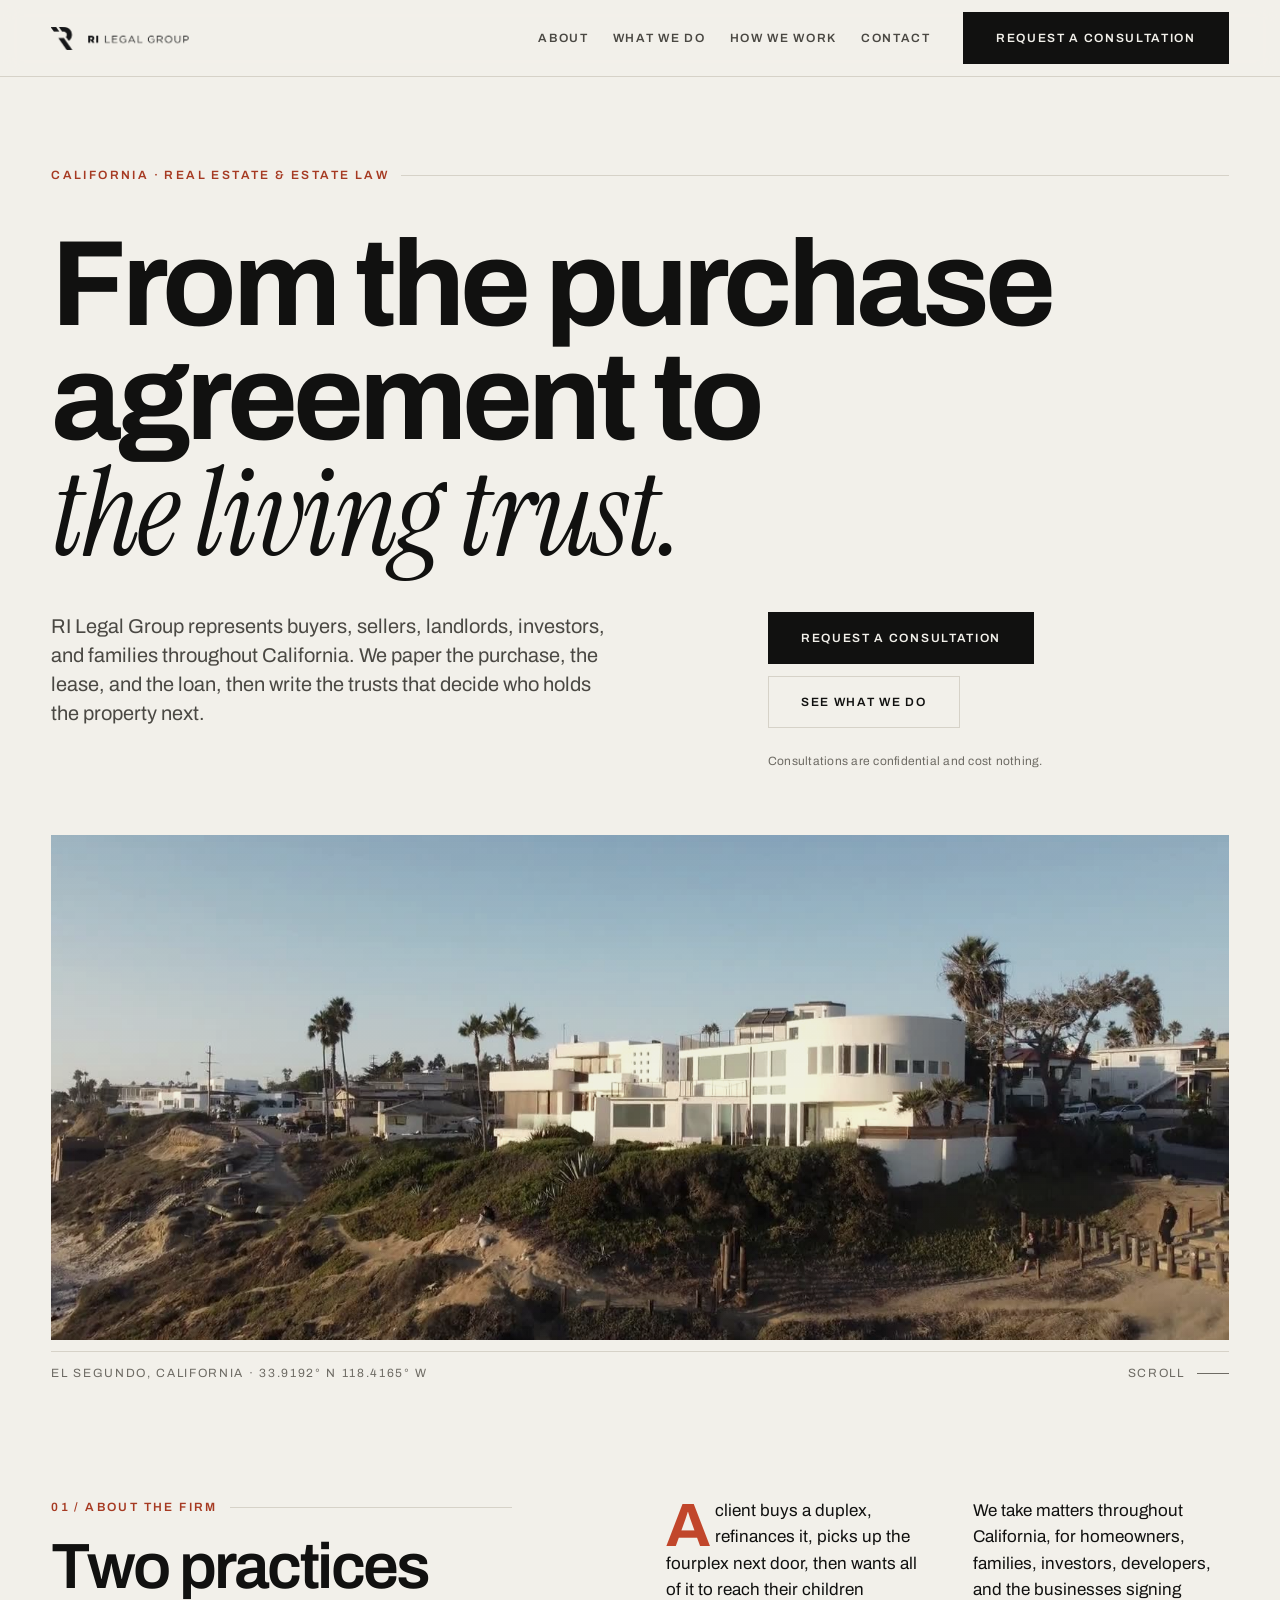
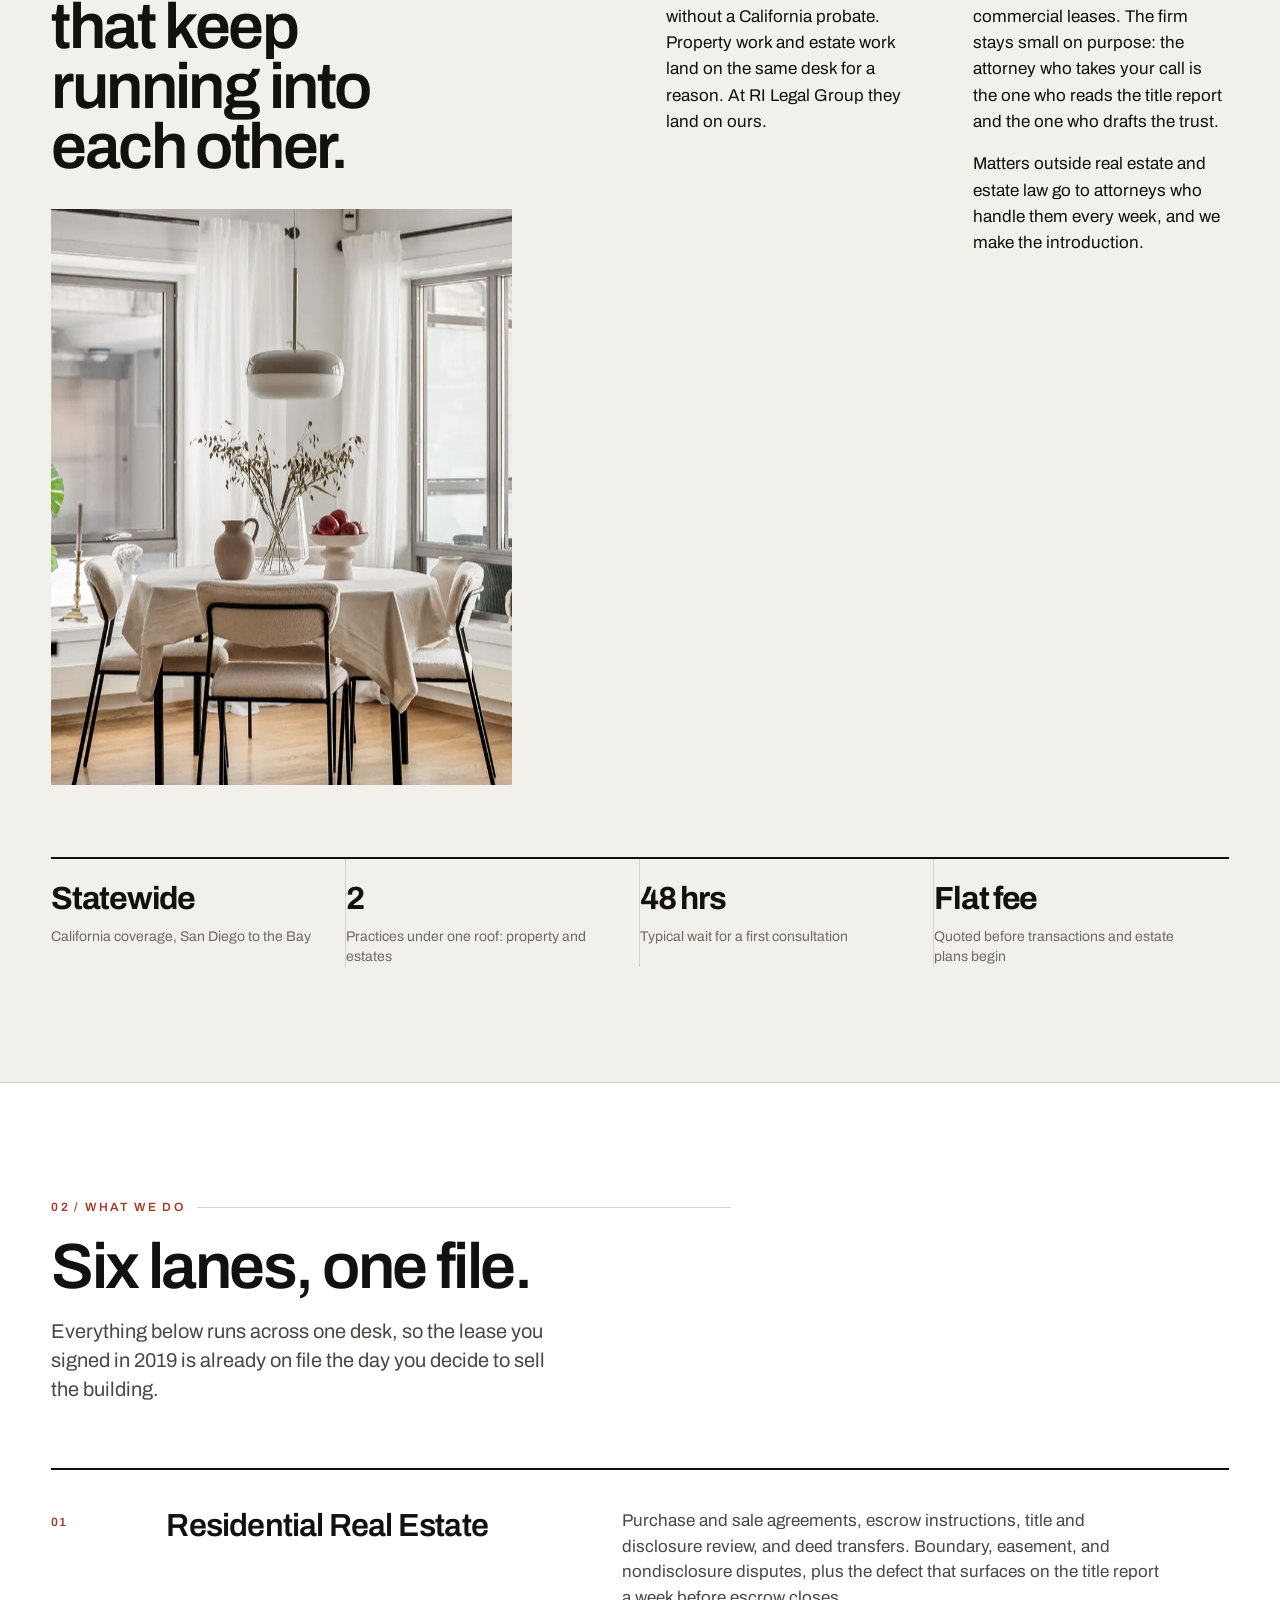
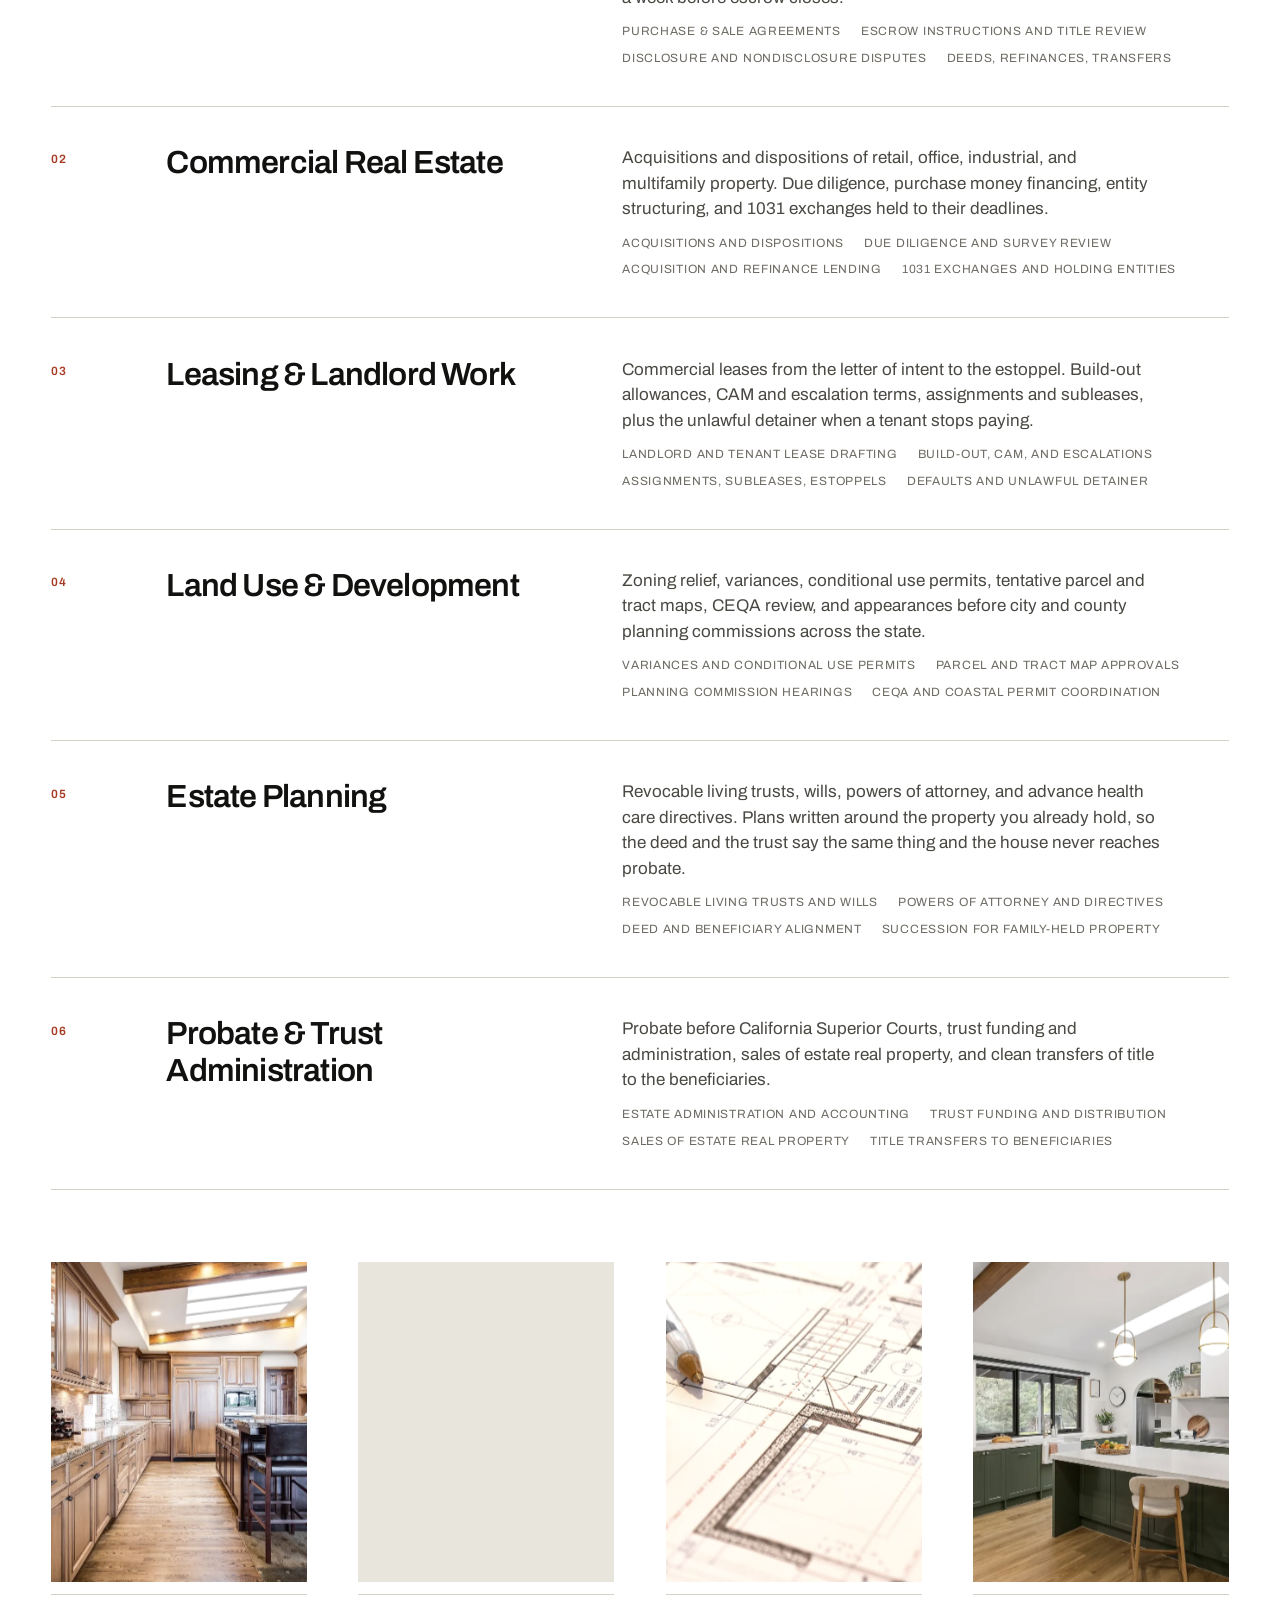
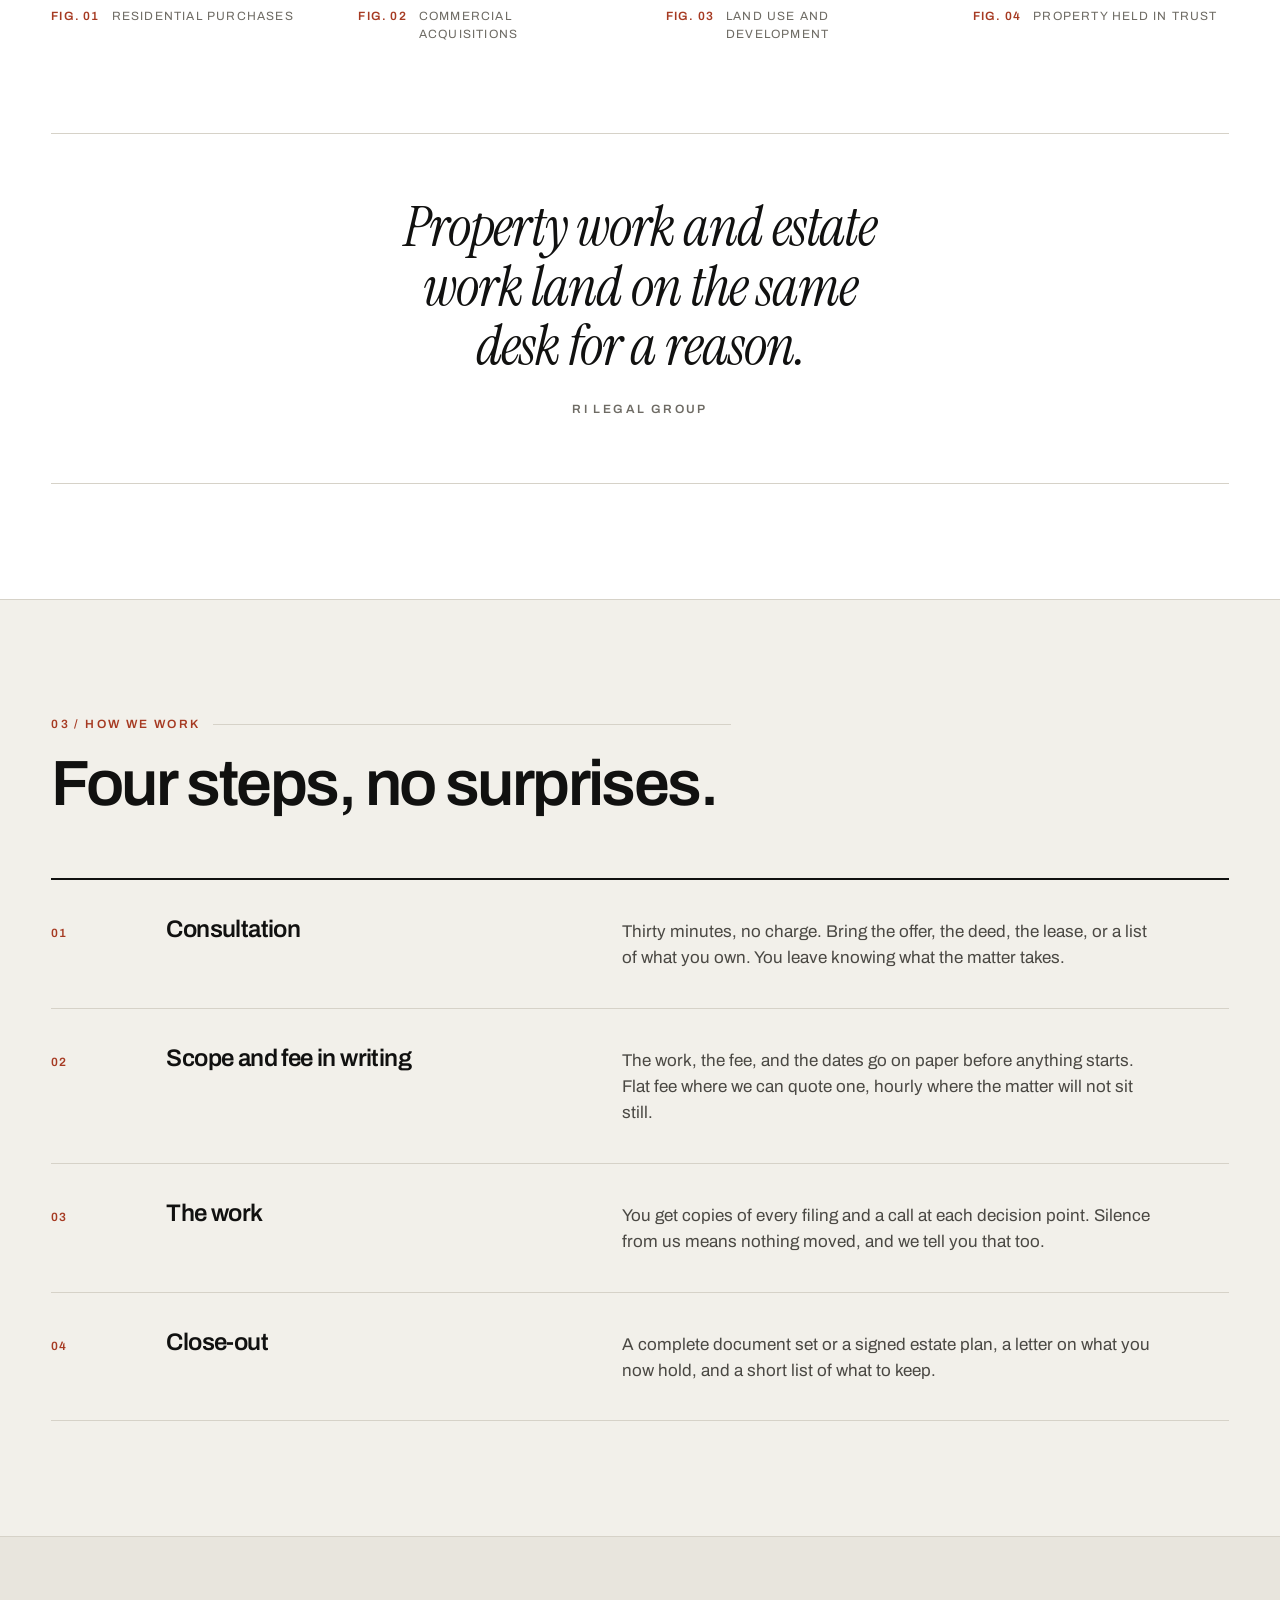
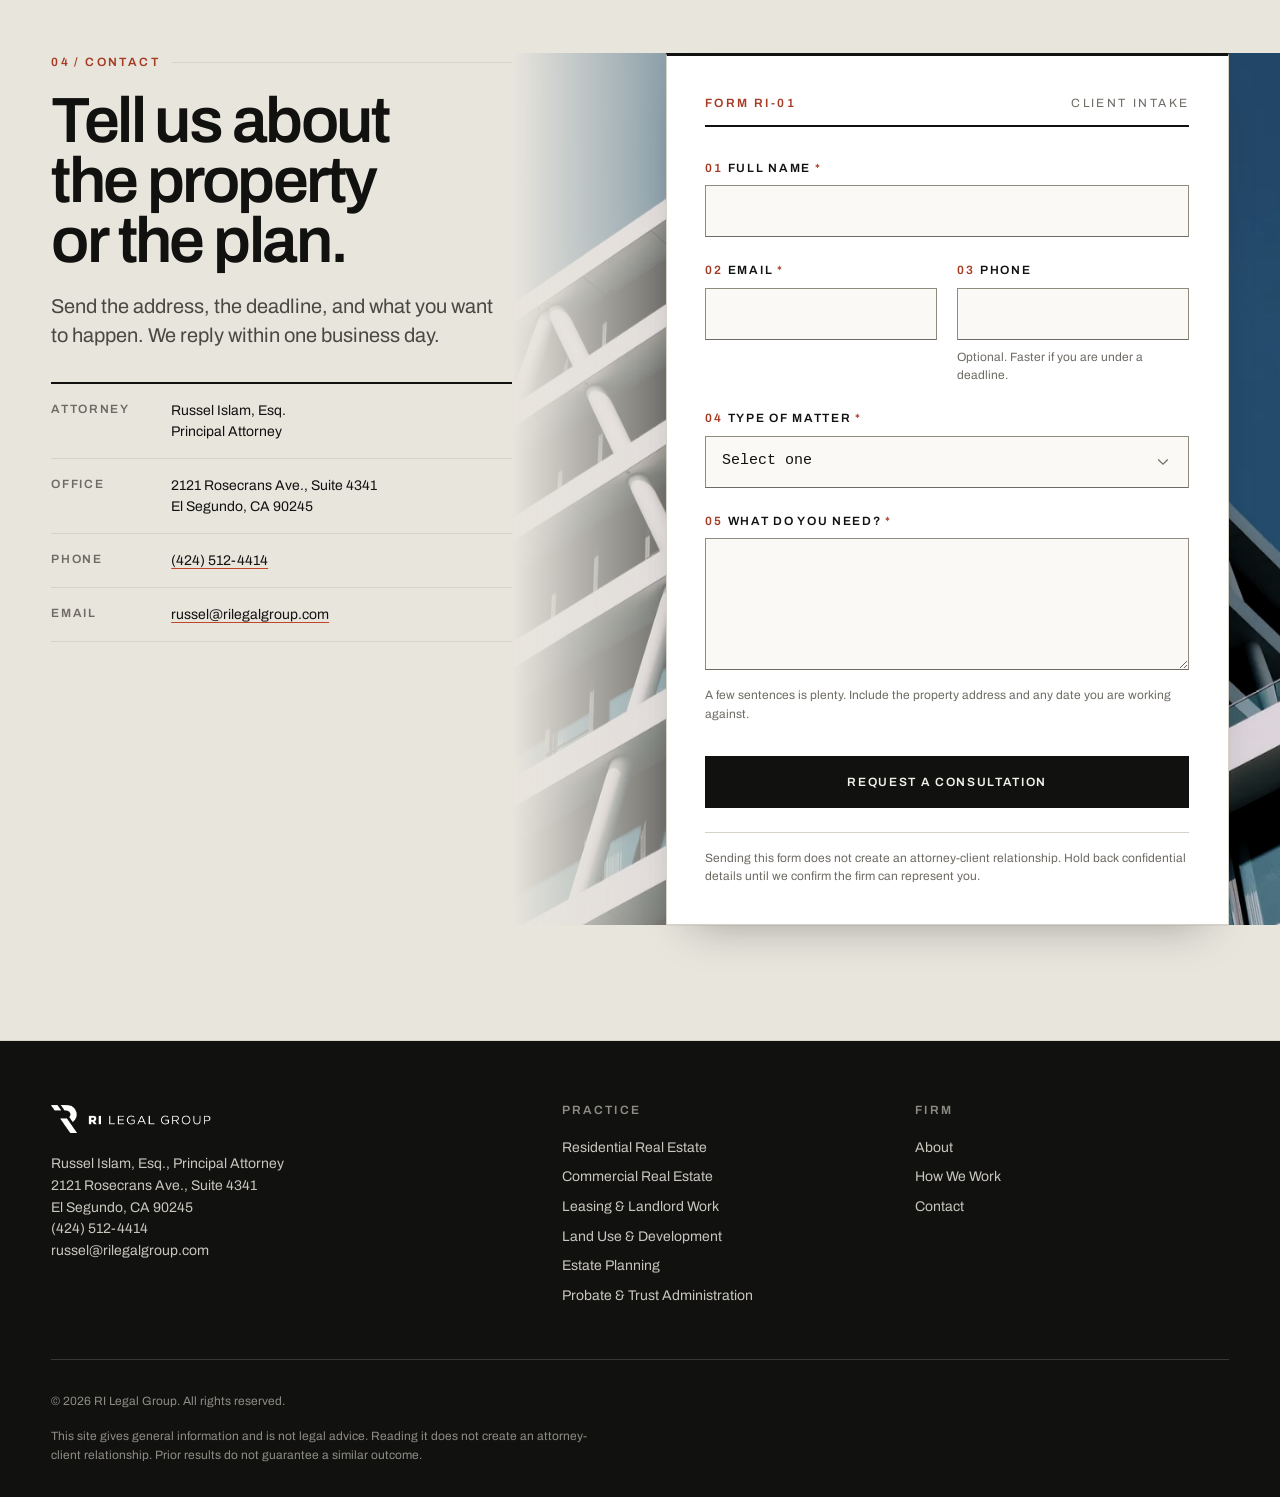
==== commit 5d9ea1ab: "Adopt the editorial design; retire the dark build Client picked the editorial direction, so editoria" ====
--- a/index.html
+++ b/index.html
@@ -3,43 +3,53 @@
 <head>
 <meta charset="utf-8">
 <meta name="viewport" content="width=device-width, initial-scale=1">
-<title>RI Legal — Trial and Business Counsel in Rhode Island</title>
-<meta name="description" content="RI Legal represents individuals and closely held businesses across Rhode Island in litigation, real estate, estate planning, and employment matters.">
-
-<meta property="og:title" content="RI Legal — Trial and Business Counsel in Rhode Island">
-<meta property="og:description" content="Straight answers, senior attention, and a plan you can act on. Schedule a consultation.">
+<title>RI Legal Group — California Real Estate and Estate Law</title>
+<meta name="description" content="RI Legal Group handles residential and commercial real estate, leasing, land use, estate planning, and probate for clients throughout California. Offices in El Segundo.">
+
+<meta property="og:title" content="RI Legal Group — California Real Estate and Estate Law">
+<meta property="og:description" content="From the purchase agreement to the living trust. Residential and commercial real estate, leasing, land use, estate planning, and probate.">
 <meta property="og:type" content="website">
-
+<meta name="theme-color" content="#F2F0EA">
+
+<link rel="icon" href="assets/favicon.png" sizes="any">
+<link rel="apple-touch-icon" href="assets/favicon.png">
 <link rel="preconnect" href="https://fonts.googleapis.com">
 <link rel="preconnect" href="https://fonts.gstatic.com" crossorigin>
-<link rel="stylesheet" href="https://fonts.googleapis.com/css2?family=EB+Garamond:wght@400;500;600;700&family=Lato:wght@300;400;700;900&display=swap">
+<link rel="stylesheet" href="https://fonts.googleapis.com/css2?family=Archivo:wght@400;500;600;700&family=Instrument+Serif:ital@0;1&display=swap">
 <link rel="stylesheet" href="css/styles.css">
 </head>
-<body>
+<body data-magnetic="off">
 
 <a class="skip-link" href="#main">Skip to main content</a>
 
-<header class="site-header">
+
+<header class="site-header" id="top">
   <div class="container site-header__inner">
-    <a class="wordmark" href="#top">
-      <span><span class="wordmark__mark">RI</span> Legal</span>
-      <span class="wordmark__sub">Attorneys at Law</span>
+    <div class="progress" aria-hidden="true"></div>
+
+    <a class="logo-link" href="#top" aria-label="RI Legal Group, home">
+      <!-- Two marks cross-fade with the header state: black on the solid bar,
+           white over the hero video. -->
+      <img class="logo logo--dark" src="assets/RI legal logo.png" alt="RI Legal Group"
+           width="1123" height="188">
+      <img class="logo logo--light" src="assets/RI legal logo white.png" alt=""
+           width="1074" height="188" aria-hidden="true">
     </a>
 
     <button class="nav-toggle" type="button" id="navToggle" aria-expanded="false" aria-controls="primaryNav" aria-label="Open menu">
-      <svg viewBox="0 0 24 24" fill="none" stroke="currentColor" stroke-width="1.75" stroke-linecap="round" aria-hidden="true" width="24" height="24">
+      <svg viewBox="0 0 24 24" fill="none" stroke="currentColor" stroke-width="1.5" stroke-linecap="round" aria-hidden="true" width="24" height="24">
         <path d="M4 7h16M4 12h16M4 17h16"/>
       </svg>
     </button>
 
     <nav class="nav" id="primaryNav" aria-label="Primary">
       <ul class="nav__list">
-        <li><a class="nav__link" href="#practice">Practice Areas</a></li>
-        <li><a class="nav__link" href="#attorneys">Attorneys</a></li>
-        <li><a class="nav__link" href="#process">How We Work</a></li>
-        <li><a class="nav__link" href="#contact">Contact</a></li>
+        <li><a class="nav__link" href="#about"><span data-text="About">About</span></a></li>
+        <li><a class="nav__link" href="#practice"><span data-text="What We Do">What We Do</span></a></li>
+        <li><a class="nav__link" href="#process"><span data-text="How We Work">How We Work</span></a></li>
+        <li><a class="nav__link" href="#contact"><span data-text="Contact">Contact</span></a></li>
       </ul>
-      <a class="btn btn--primary" href="#contact">Request a Consultation</a>
+      <a class="btn btn--primary" href="#contact">Request a consultation</a>
     </nav>
   </div>
 </header>
@@ -47,194 +57,275 @@
 <main id="main">
 
   <!-- ============================ Hero ============================ -->
-  <section class="hero" id="top">
+  <section class="hero">
     <div class="container hero__inner">
-      <div>
-        <p class="eyebrow">Providence, Rhode Island</p>
-        <h1>Counsel that tells you where you actually stand.</h1>
-        <p class="hero__lede">
-          We represent individuals and closely held businesses in litigation, real estate,
-          estate planning, and employment matters. You get a senior attorney on your file
-          from the first call to the last filing.
+      <div class="hero__copy">
+        <p class="eyebrow" data-reveal>California &middot; Real Estate &amp; Estate Law</p>
+        <h1 data-split>From the purchase agreement to <em>the living trust.</em></h1>
+        <p class="hero__lede" data-reveal>
+          RI Legal Group represents buyers, sellers, landlords, investors, and families
+          throughout California. We paper the purchase, the lease, and the loan, then
+          write the trusts that decide who holds the property next.
         </p>
-        <div class="hero__actions">
-          <a class="btn btn--primary" href="#contact">Request a Consultation</a>
-          <a class="btn btn--onDark" href="#practice">See Practice Areas</a>
-        </div>
-        <p class="hero__note">Consultations are confidential. Most are scheduled within two business days.</p>
-      </div>
-
-      <div class="hero__card">
-        <h2>Why clients call us</h2>
-        <ul class="creds">
-          <li>
-            <svg viewBox="0 0 24 24" fill="none" stroke="currentColor" stroke-width="1.75" stroke-linecap="round" stroke-linejoin="round" aria-hidden="true"><path d="m4.5 12.75 6 6 9-13.5"/></svg>
-            <span>Admitted in Rhode Island and Massachusetts, plus the U.S. District Court for the District of Rhode Island.</span>
-          </li>
-          <li>
-            <svg viewBox="0 0 24 24" fill="none" stroke="currentColor" stroke-width="1.75" stroke-linecap="round" stroke-linejoin="round" aria-hidden="true"><path d="m4.5 12.75 6 6 9-13.5"/></svg>
-            <span>Flat fees quoted in advance for transactional and estate work.</span>
-          </li>
-          <li>
-            <svg viewBox="0 0 24 24" fill="none" stroke="currentColor" stroke-width="1.75" stroke-linecap="round" stroke-linejoin="round" aria-hidden="true"><path d="m4.5 12.75 6 6 9-13.5"/></svg>
-            <span>Calls and emails returned the same business day.</span>
-          </li>
-          <li>
-            <svg viewBox="0 0 24 24" fill="none" stroke="currentColor" stroke-width="1.75" stroke-linecap="round" stroke-linejoin="round" aria-hidden="true"><path d="m4.5 12.75 6 6 9-13.5"/></svg>
-            <span>We say no to matters we are not the right fit for, and tell you who is.</span>
-          </li>
-        </ul>
+        <div class="hero__actions" data-reveal>
+          <a class="btn btn--primary" href="#contact">Request a consultation</a>
+          <a class="btn btn--ghost" href="#practice">See what we do</a>
+        </div>
+        <p class="hero__note" data-reveal>Consultations are confidential and cost nothing.</p>
+      </div>
+
+      <div class="hero__media" data-parallax="off" aria-hidden="true">
+        <span class="frame__inner">
+          <video class="hero__video is-active" data-hero-video playsinline muted
+                 preload="auto" poster="assets/hero-poster.jpg">
+            <source src="assets/hero-1.mp4" type="video/mp4">
+          </video>
+          <video class="hero__video" data-hero-video playsinline muted
+                 preload="none" data-src="assets/hero-2.mp4"></video>
+          <video class="hero__video" data-hero-video playsinline muted
+                 preload="none" data-src="assets/hero-3.mp4"></video>
+        </span>
+        <div class="hero__scrim"></div>
+        </div>
+
+      <div class="hero__meta" aria-hidden="true">
+        <p class="hero__coords">El Segundo, California &middot; 33.9192&deg; N 118.4165&deg; W</p>
+        <p class="hero__scroll">Scroll <i></i></p>
       </div>
     </div>
   </section>
 
-  <!-- ============================ Stats ============================ -->
-  <section aria-label="Firm at a glance">
+  <!-- ============================ About ============================ -->
+  <section class="section" id="about">
+    <div class="bloom bloom--a" aria-hidden="true"></div>
     <div class="container">
-      <div class="stats">
-        <div class="stat" data-reveal>
-          <p class="stat__value">30+</p>
-          <p class="stat__label">Years of combined trial experience</p>
-        </div>
-        <div class="stat" data-reveal>
-          <p class="stat__value">600+</p>
-          <p class="stat__label">Rhode Island matters handled</p>
-        </div>
-        <div class="stat" data-reveal>
-          <p class="stat__value">48 hrs</p>
-          <p class="stat__label">Typical time to first consultation</p>
-        </div>
-        <div class="stat" data-reveal>
-          <p class="stat__value">2</p>
-          <p class="stat__label">States of bar admission</p>
+      <div class="about">
+        <div>
+          <p class="eyebrow">01 / About the firm</p>
+          <h2 data-split>Two practices that keep running into each other.</h2>
+
+          <figure class="frame frame--portrait" data-reveal>
+            <span class="frame__inner">
+              <img src="assets/img-about.webp" width="900" height="1125" loading="lazy" decoding="async"
+                   alt="Dining room of a residential property in morning light">
+            </span>
+          </figure>
+        </div>
+
+        <div class="about__body">
+          <p class="lede">
+            A client buys a duplex, refinances it, picks up the fourplex next door, then
+            wants all of it to reach their children without a California probate. Property
+            work and estate work land on the same desk for a reason. At RI Legal Group they
+            land on ours.
+          </p>
+          <p>
+            We take matters throughout California, for homeowners, families, investors,
+            developers, and the businesses signing commercial leases. The firm stays small
+            on purpose: the attorney who takes your call is the one who reads the title
+            report and the one who drafts the trust.
+          </p>
+          <p>
+            Matters outside real estate and estate law go to attorneys who handle them every
+            week, and we make the introduction.
+          </p>
+        </div>
+      </div>
+
+      <div class="facts">
+        <div class="fact" data-reveal>
+          <p class="fact__value">Statewide</p>
+          <p class="fact__label">California coverage, San Diego to the Bay</p>
+        </div>
+        <div class="fact" data-reveal>
+          <p class="fact__value">2</p>
+          <p class="fact__label">Practices under one roof: property and estates</p>
+        </div>
+        <div class="fact" data-reveal>
+          <p class="fact__value">48 hrs</p>
+          <p class="fact__label">Typical wait for a first consultation</p>
+        </div>
+        <div class="fact" data-reveal>
+          <p class="fact__value">Flat fee</p>
+          <p class="fact__label">Quoted before transactions and estate plans begin</p>
         </div>
       </div>
     </div>
   </section>
 
   <!-- ============================ Practice areas ============================ -->
-  <section class="section" id="practice">
+  <section class="section section--alt" id="practice">
     <div class="container">
       <div class="section__head">
-        <p class="eyebrow">Practice Areas</p>
-        <h2>What we handle</h2>
-        <p class="lede">Six areas, chosen because they are what we do well. If your matter falls outside them, we will point you to someone who takes it on regularly.</p>
+        <p class="eyebrow">02 / What we do</p>
+        <h2 data-split>Six lanes, one file.</h2>
+        <p class="lede">
+          Everything below runs across one desk, so the lease you signed in 2019 is already
+          on file the day you decide to sell the building.
+        </p>
       </div>
 
       <div class="grid">
 
         <article class="card" data-reveal>
           <span class="card__icon" aria-hidden="true">
-            <svg viewBox="0 0 24 24" fill="none" stroke="currentColor" stroke-width="1.6" stroke-linecap="round" stroke-linejoin="round"><path d="M12 3v18M3.5 7.5 12 5l8.5 2.5"/><path d="M6.75 7.75 3.5 15a3.25 3.25 0 0 0 6.5 0Z"/><path d="M17.25 7.75 14 15a3.25 3.25 0 0 0 6.5 0Z"/><path d="M8.5 21h7"/></svg>
-          </span>
-          <h3>Civil Litigation</h3>
-          <p>Contract disputes, business break-ups, and property claims in Rhode Island Superior and District Court. We prepare every case as if it will be tried.</p>
-          <a class="card__link" href="#contact">Discuss a dispute
-            <svg viewBox="0 0 24 24" fill="none" stroke="currentColor" stroke-width="2" stroke-linecap="round" stroke-linejoin="round" aria-hidden="true"><path d="M4 12h16m0 0-6-6m6 6-6 6"/></svg>
-          </a>
+            <svg viewBox="0 0 24 24" fill="none" stroke="currentColor" stroke-width="1.5" stroke-linecap="round" stroke-linejoin="round"><path d="M3 10.5 12 4l9 6.5"/><path d="M5 10v10h14V10"/><path d="M10 20v-5.5h4V20"/></svg>
+          </span>
+          <span class="card__index">01</span>
+          <h3>Residential Real Estate</h3>
+          <p>
+            Purchase and sale agreements, escrow instructions, title and disclosure review,
+            and deed transfers. Boundary, easement, and nondisclosure disputes, plus the
+            defect that surfaces on the title report a week before escrow closes.
+          </p>
+          <ul class="card__list">
+            <li>Purchase &amp; sale agreements</li>
+            <li>Escrow instructions and title review</li>
+            <li>Disclosure and nondisclosure disputes</li>
+            <li>Deeds, refinances, transfers</li>
+          </ul>
         </article>
 
         <article class="card" data-reveal>
           <span class="card__icon" aria-hidden="true">
-            <svg viewBox="0 0 24 24" fill="none" stroke="currentColor" stroke-width="1.6" stroke-linecap="round" stroke-linejoin="round"><path d="M3 10.5 12 4l9 6.5"/><path d="M5 10v10h14V10"/><path d="M10 20v-5.5h4V20"/></svg>
-          </span>
-          <h3>Real Estate</h3>
-          <p>Residential and commercial closings, purchase and sale agreements, title issues, easements, and boundary disputes across all five counties.</p>
-          <a class="card__link" href="#contact">Ask about a closing
-            <svg viewBox="0 0 24 24" fill="none" stroke="currentColor" stroke-width="2" stroke-linecap="round" stroke-linejoin="round" aria-hidden="true"><path d="M4 12h16m0 0-6-6m6 6-6 6"/></svg>
-          </a>
+            <svg viewBox="0 0 24 24" fill="none" stroke="currentColor" stroke-width="1.5" stroke-linecap="round" stroke-linejoin="round"><path d="M4 21V6.5L12 3v18"/><path d="M12 10h8v11"/><path d="M7.5 8.5v.01M7.5 12.5v.01M7.5 16.5v.01M16 14v.01M16 17.5v.01"/></svg>
+          </span>
+          <span class="card__index">02</span>
+          <h3>Commercial Real Estate</h3>
+          <p>
+            Acquisitions and dispositions of retail, office, industrial, and multifamily
+            property. Due diligence, purchase money financing, entity structuring, and
+            1031 exchanges held to their deadlines.
+          </p>
+          <ul class="card__list">
+            <li>Acquisitions and dispositions</li>
+            <li>Due diligence and survey review</li>
+            <li>Acquisition and refinance lending</li>
+            <li>1031 exchanges and holding entities</li>
+          </ul>
         </article>
 
         <article class="card" data-reveal>
           <span class="card__icon" aria-hidden="true">
-            <svg viewBox="0 0 24 24" fill="none" stroke="currentColor" stroke-width="1.6" stroke-linecap="round" stroke-linejoin="round"><path d="M6 3h8l4 4v14H6z"/><path d="M14 3v4h4"/><path d="M9 12h6M9 16h4"/></svg>
-          </span>
-          <h3>Estate Planning &amp; Probate</h3>
-          <p>Wills, revocable trusts, powers of attorney, and health care directives. When the time comes, we walk families through Rhode Island probate.</p>
-          <a class="card__link" href="#contact">Start a plan
-            <svg viewBox="0 0 24 24" fill="none" stroke="currentColor" stroke-width="2" stroke-linecap="round" stroke-linejoin="round" aria-hidden="true"><path d="M4 12h16m0 0-6-6m6 6-6 6"/></svg>
-          </a>
+            <svg viewBox="0 0 24 24" fill="none" stroke="currentColor" stroke-width="1.5" stroke-linecap="round" stroke-linejoin="round"><path d="M6 3h8l4 4v14H6z"/><path d="M14 3v4h4"/><path d="M9.5 12h5M9.5 16h3"/></svg>
+          </span>
+          <span class="card__index">03</span>
+          <h3>Leasing &amp; Landlord Work</h3>
+          <p>
+            Commercial leases from the letter of intent to the estoppel. Build-out
+            allowances, CAM and escalation terms, assignments and subleases, plus the
+            unlawful detainer when a tenant stops paying.
+          </p>
+          <ul class="card__list">
+            <li>Landlord and tenant lease drafting</li>
+            <li>Build-out, CAM, and escalations</li>
+            <li>Assignments, subleases, estoppels</li>
+            <li>Defaults and unlawful detainer</li>
+          </ul>
         </article>
 
         <article class="card" data-reveal>
           <span class="card__icon" aria-hidden="true">
-            <svg viewBox="0 0 24 24" fill="none" stroke="currentColor" stroke-width="1.6" stroke-linecap="round" stroke-linejoin="round"><path d="M4 7h16v13H4z"/><path d="M9 7V5a2 2 0 0 1 2-2h2a2 2 0 0 1 2 2v2"/><path d="M4 12h16"/></svg>
-          </span>
-          <h3>Business &amp; Corporate</h3>
-          <p>Entity formation, operating agreements, buy-sell terms, commercial leases, and the ordinary contracts a small company signs every month.</p>
-          <a class="card__link" href="#contact">Talk through a deal
-            <svg viewBox="0 0 24 24" fill="none" stroke="currentColor" stroke-width="2" stroke-linecap="round" stroke-linejoin="round" aria-hidden="true"><path d="M4 12h16m0 0-6-6m6 6-6 6"/></svg>
-          </a>
+            <svg viewBox="0 0 24 24" fill="none" stroke="currentColor" stroke-width="1.5" stroke-linecap="round" stroke-linejoin="round"><path d="m3 6.5 6-2.5 6 2.5 6-2.5v13.5l-6 2.5-6-2.5-6 2.5z"/><path d="M9 4v13.5M15 6.5V20"/></svg>
+          </span>
+          <span class="card__index">04</span>
+          <h3>Land Use &amp; Development</h3>
+          <p>
+            Zoning relief, variances, conditional use permits, tentative parcel and tract
+            maps, CEQA review, and appearances before city and county planning commissions
+            across the state.
+          </p>
+          <ul class="card__list">
+            <li>Variances and conditional use permits</li>
+            <li>Parcel and tract map approvals</li>
+            <li>Planning commission hearings</li>
+            <li>CEQA and coastal permit coordination</li>
+          </ul>
         </article>
 
         <article class="card" data-reveal>
           <span class="card__icon" aria-hidden="true">
-            <svg viewBox="0 0 24 24" fill="none" stroke="currentColor" stroke-width="1.6" stroke-linecap="round" stroke-linejoin="round"><circle cx="9" cy="8" r="3.25"/><path d="M3.5 20a5.5 5.5 0 0 1 11 0"/><path d="M17 11h4M17 15h4M17 19h4"/></svg>
-          </span>
-          <h3>Employment</h3>
-          <p>Severance review, non-compete and non-solicit agreements, wage claims, and discrimination charges before the RI Commission for Human Rights.</p>
-          <a class="card__link" href="#contact">Review an agreement
-            <svg viewBox="0 0 24 24" fill="none" stroke="currentColor" stroke-width="2" stroke-linecap="round" stroke-linejoin="round" aria-hidden="true"><path d="M4 12h16m0 0-6-6m6 6-6 6"/></svg>
-          </a>
+            <svg viewBox="0 0 24 24" fill="none" stroke="currentColor" stroke-width="1.5" stroke-linecap="round" stroke-linejoin="round"><path d="M12 3.5 4.5 6.5v5.2c0 4.4 3 8.1 7.5 9.3 4.5-1.2 7.5-4.9 7.5-9.3V6.5Z"/><path d="m9.25 12 2 2 3.5-3.75"/></svg>
+          </span>
+          <span class="card__index">05</span>
+          <h3>Estate Planning</h3>
+          <p>
+            Revocable living trusts, wills, powers of attorney, and advance health care
+            directives. Plans written around the property you already hold, so the deed and
+            the trust say the same thing and the house never reaches probate.
+          </p>
+          <ul class="card__list">
+            <li>Revocable living trusts and wills</li>
+            <li>Powers of attorney and directives</li>
+            <li>Deed and beneficiary alignment</li>
+            <li>Succession for family-held property</li>
+          </ul>
         </article>
 
         <article class="card" data-reveal>
           <span class="card__icon" aria-hidden="true">
-            <svg viewBox="0 0 24 24" fill="none" stroke="currentColor" stroke-width="1.6" stroke-linecap="round" stroke-linejoin="round"><path d="M12 3.5 4.5 6.5v5.2c0 4.4 3 8.1 7.5 9.3 4.5-1.2 7.5-4.9 7.5-9.3V6.5Z"/><path d="m9.25 12 2 2 3.5-3.75"/></svg>
-          </span>
-          <h3>Personal Injury</h3>
-          <p>Motor vehicle collisions, premises liability, and dog bite claims. No fee unless we recover, and we tell you early if a claim is not worth bringing.</p>
-          <a class="card__link" href="#contact">Have a claim reviewed
-            <svg viewBox="0 0 24 24" fill="none" stroke="currentColor" stroke-width="2" stroke-linecap="round" stroke-linejoin="round" aria-hidden="true"><path d="M4 12h16m0 0-6-6m6 6-6 6"/></svg>
-          </a>
+            <svg viewBox="0 0 24 24" fill="none" stroke="currentColor" stroke-width="1.5" stroke-linecap="round" stroke-linejoin="round"><path d="M12 3v18M3.5 7.5 12 5l8.5 2.5"/><path d="M6.75 7.75 3.5 15a3.25 3.25 0 0 0 6.5 0Z"/><path d="M17.25 7.75 14 15a3.25 3.25 0 0 0 6.5 0Z"/><path d="M8.5 21h7"/></svg>
+          </span>
+          <span class="card__index">06</span>
+          <h3>Probate &amp; Trust Administration</h3>
+          <p>
+            Probate before California Superior Courts, trust funding and administration,
+            sales of estate real property, and clean transfers of title to the
+            beneficiaries.
+          </p>
+          <ul class="card__list">
+            <li>Estate administration and accounting</li>
+            <li>Trust funding and distribution</li>
+            <li>Sales of estate real property</li>
+            <li>Title transfers to beneficiaries</li>
+          </ul>
         </article>
 
       </div>
-    </div>
-  </section>
-
-  <!-- ============================ Attorneys ============================ -->
-  <section class="section section--alt" id="attorneys">
-    <div class="container">
-      <div class="section__head">
-        <p class="eyebrow">Attorneys</p>
-        <h2>Who will be on your file</h2>
-        <p class="lede">A small firm on purpose. The attorney you meet at the consultation is the one who argues your motion.</p>
-      </div>
-
-      <div class="people">
-
-        <article class="person" data-reveal>
-          <img class="person__photo" src="assets/attorney-1.svg" alt="Portrait of Attorney One" width="400" height="500" loading="lazy">
-          <div class="person__body">
-            <h3 class="person__name">Attorney Name</h3>
-            <p class="person__role">Founding Partner</p>
-            <p class="person__bio">Twenty years of civil trial work in Rhode Island state and federal court, with a focus on business disputes and commercial real estate.</p>
-            <p class="person__meta">RI &amp; MA Bar &middot; Roger Williams University School of Law</p>
-          </div>
-        </article>
-
-        <article class="person" data-reveal>
-          <img class="person__photo" src="assets/attorney-2.svg" alt="Portrait of Attorney Two" width="400" height="500" loading="lazy">
-          <div class="person__body">
-            <h3 class="person__name">Attorney Name</h3>
-            <p class="person__role">Partner</p>
-            <p class="person__bio">Handles estate planning and probate for Rhode Island families, along with the firm's employment and severance review practice.</p>
-            <p class="person__meta">RI Bar &middot; Suffolk University Law School</p>
-          </div>
-        </article>
-
-        <article class="person" data-reveal>
-          <img class="person__photo" src="assets/attorney-3.svg" alt="Portrait of Attorney Three" width="400" height="500" loading="lazy">
-          <div class="person__body">
-            <h3 class="person__name">Attorney Name</h3>
-            <p class="person__role">Associate</p>
-            <p class="person__bio">Represents buyers, sellers, and lenders at closing, and supports the firm's litigation team on discovery and motion practice.</p>
-            <p class="person__meta">RI Bar &middot; Northeastern University School of Law</p>
-          </div>
-        </article>
-
-      </div>
+
+      <div class="gallery">
+        <figure class="shot" data-reveal>
+          <span class="shot__media">
+            <span class="frame__inner">
+              <img src="assets/work-residential.webp" width="700" height="875" loading="lazy" decoding="async"
+                 alt="Open-plan kitchen in a single-family home">
+            </span>
+          </span>
+          <figcaption>Residential purchases</figcaption>
+        </figure>
+        <figure class="shot" data-reveal>
+          <span class="shot__media">
+            <span class="frame__inner">
+              <img src="assets/work-commercial.webp" width="700" height="875" loading="lazy" decoding="async"
+                 alt="Office tower photographed from street level">
+            </span>
+          </span>
+          <figcaption>Commercial acquisitions</figcaption>
+        </figure>
+        <figure class="shot" data-reveal>
+          <span class="shot__media">
+            <span class="frame__inner">
+              <img src="assets/work-landuse.webp" width="700" height="875" loading="lazy" decoding="async"
+                 alt="Architectural floor plan with a scale ruler and pen">
+            </span>
+          </span>
+          <figcaption>Land use and development</figcaption>
+        </figure>
+        <figure class="shot" data-reveal>
+          <span class="shot__media">
+            <span class="frame__inner">
+              <img src="assets/work-trust.webp" width="700" height="875" loading="lazy" decoding="async"
+                 alt="Kitchen with green cabinetry and a centre island">
+            </span>
+          </span>
+          <figcaption>Property held in trust</figcaption>
+        </figure>
+      </div>
+
+      <figure class="pullquote" data-reveal>
+        <p>Property work and estate work land on the same desk for a reason.</p>
+        <cite>RI Legal Group</cite>
+      </figure>
     </div>
   </section>
 
@@ -242,96 +333,89 @@
   <section class="section" id="process">
     <div class="container">
       <div class="section__head">
-        <p class="eyebrow">How We Work</p>
-        <h2>Four steps, no surprises</h2>
+        <p class="eyebrow">03 / How we work</p>
+        <h2 data-split>Four steps, no surprises.</h2>
       </div>
 
       <ol class="steps">
         <li data-reveal>
           <h3>Consultation</h3>
-          <p>Thirty minutes, confidential, no charge. Bring what you have. We will tell you whether you have a matter worth pursuing.</p>
+          <p>Thirty minutes, no charge. Bring the offer, the deed, the lease, or a list of what you own. You leave knowing what the matter takes.</p>
         </li>
         <li data-reveal>
-          <h3>Written scope and fee</h3>
-          <p>You get the work, the fee, and the timeline in writing before we start. Flat fee where we can quote one, hourly where we cannot.</p>
+          <h3>Scope and fee in writing</h3>
+          <p>The work, the fee, and the dates go on paper before anything starts. Flat fee where we can quote one, hourly where the matter will not sit still.</p>
         </li>
         <li data-reveal>
           <h3>The work</h3>
-          <p>You are copied on every filing and hear from us at each decision point. No update means nothing has changed, and we will say so.</p>
+          <p>You get copies of every filing and a call at each decision point. Silence from us means nothing moved, and we tell you that too.</p>
         </li>
         <li data-reveal>
           <h3>Close-out</h3>
-          <p>A final letter that says what happened, what you now hold, and what to keep on file. Your documents are yours to take.</p>
+          <p>A complete document set or a signed estate plan, a letter on what you now hold, and a short list of what to keep.</p>
         </li>
       </ol>
     </div>
   </section>
 
-  <!-- ============================ Testimonial ============================ -->
-  <section class="section section--alt" aria-label="Client testimonial">
-    <div class="container">
-      <figure class="quote" data-reveal>
-        <blockquote>
-          <p>&ldquo;They told me on the first call that my strongest claim was the one I cared least about. They were right, and it settled in four months.&rdquo;</p>
-        </blockquote>
-        <figcaption>Client, commercial lease dispute &middot; Providence County</figcaption>
-      </figure>
-    </div>
-  </section>
-
   <!-- ============================ Contact ============================ -->
-  <section class="section" id="contact">
+  <section class="section section--alt" id="contact">
+    <div class="bloom bloom--b" aria-hidden="true"></div>
     <div class="container contact__inner">
 
       <div>
-        <p class="eyebrow">Contact</p>
-        <h2>Request a consultation</h2>
-        <p class="lede">Tell us what happened and what you want to happen. We will get back to you within one business day.</p>
+        <p class="eyebrow">04 / Contact</p>
+        <h2 data-split>Tell us about the property or the plan.</h2>
+        <p class="lede">
+          Send the address, the deadline, and what you want to happen. We reply within one
+          business day.
+        </p>
 
         <dl class="contact__details">
           <div>
+            <dt>Attorney</dt>
+            <dd>Russel Islam, Esq.<br>Principal Attorney</dd>
+          </div>
+          <div>
             <dt>Office</dt>
-            <dd>123 Westminster Street, Suite 400<br>Providence, RI 02903</dd>
+            <dd>2121 Rosecrans Ave., Suite 4341<br>El Segundo, CA 90245</dd>
           </div>
           <div>
             <dt>Phone</dt>
-            <dd><a href="tel:+14015550100">(401) 555-0100</a></dd>
+            <dd><a href="tel:+14245124414">(424) 512-4414</a></dd>
           </div>
           <div>
             <dt>Email</dt>
-            <dd><a href="mailto:intake@rilegal.com">intake@rilegal.com</a></dd>
-          </div>
-          <div>
-            <dt>Hours</dt>
-            <dd>Monday to Friday, 8:30 a.m. to 5:30 p.m.<br>Evening appointments by request.</dd>
+            <dd><a href="mailto:russel@rilegalgroup.com">russel@rilegalgroup.com</a></dd>
           </div>
         </dl>
-      </div>
+
+      </div>
+
+      <figure class="contact__plate" aria-hidden="true">
+        <span class="frame__inner">
+          <img src="assets/img-contact.webp" width="900" height="1200" loading="lazy" decoding="async" alt="">
+        </span>
+      </figure>
 
       <form class="form" id="consultForm" novalidate>
+        <div class="form__head">
+          <p class="form__id">Form RI&#8209;01</p>
+          <p class="form__kind">Client intake</p>
+        </div>
+
         <div class="form__status" id="formStatus" role="status" aria-live="polite">
           <svg viewBox="0 0 24 24" fill="none" stroke="currentColor" stroke-width="1.75" stroke-linecap="round" stroke-linejoin="round" aria-hidden="true"><circle cx="12" cy="12" r="9"/><path d="m8.5 12.25 2.5 2.5 4.5-5"/></svg>
           <span id="formStatusText"></span>
         </div>
 
-        <div class="form__row">
-          <div class="field">
-            <label for="firstName">First name <span class="req" aria-hidden="true">*</span></label>
-            <input type="text" id="firstName" name="firstName" autocomplete="given-name" required aria-describedby="firstNameError">
-            <p class="field__error" id="firstNameError">
-              <svg viewBox="0 0 24 24" fill="none" stroke="currentColor" stroke-width="2" stroke-linecap="round" aria-hidden="true"><circle cx="12" cy="12" r="9"/><path d="M12 7.5v5M12 16h.01"/></svg>
-              Enter your first name.
-            </p>
-          </div>
-
-          <div class="field">
-            <label for="lastName">Last name <span class="req" aria-hidden="true">*</span></label>
-            <input type="text" id="lastName" name="lastName" autocomplete="family-name" required aria-describedby="lastNameError">
-            <p class="field__error" id="lastNameError">
-              <svg viewBox="0 0 24 24" fill="none" stroke="currentColor" stroke-width="2" stroke-linecap="round" aria-hidden="true"><circle cx="12" cy="12" r="9"/><path d="M12 7.5v5M12 16h.01"/></svg>
-              Enter your last name.
-            </p>
-          </div>
+        <div class="field">
+          <label for="name">Full name <span class="req" aria-hidden="true">*</span></label>
+          <input type="text" id="name" name="name" autocomplete="name" required aria-describedby="nameError">
+          <p class="field__error" id="nameError">
+            <svg viewBox="0 0 24 24" fill="none" stroke="currentColor" stroke-width="2" stroke-linecap="round" aria-hidden="true"><circle cx="12" cy="12" r="9"/><path d="M12 7.5v5M12 16h.01"/></svg>
+            Enter your name.
+          </p>
         </div>
 
         <div class="form__row">
@@ -340,14 +424,14 @@
             <input type="email" id="email" name="email" autocomplete="email" required aria-describedby="emailError">
             <p class="field__error" id="emailError">
               <svg viewBox="0 0 24 24" fill="none" stroke="currentColor" stroke-width="2" stroke-linecap="round" aria-hidden="true"><circle cx="12" cy="12" r="9"/><path d="M12 7.5v5M12 16h.01"/></svg>
-              Enter a valid email address so we can reply.
+              Enter an email address we can reply to.
             </p>
           </div>
 
           <div class="field">
             <label for="phone">Phone</label>
-            <input type="tel" id="phone" name="phone" autocomplete="tel" inputmode="tel">
-            <p class="field__help">Optional. Faster if your matter is time sensitive.</p>
+            <input type="tel" id="phone" name="phone" autocomplete="tel" inputmode="tel" aria-describedby="phoneHelp">
+            <p class="field__help" id="phoneHelp">Optional. Faster if you are under a deadline.</p>
           </div>
         </div>
 
@@ -355,35 +439,35 @@
           <label for="matter">Type of matter <span class="req" aria-hidden="true">*</span></label>
           <select id="matter" name="matter" required aria-describedby="matterError">
             <option value="">Select one</option>
-            <option>Civil litigation</option>
-            <option>Real estate</option>
-            <option>Estate planning or probate</option>
-            <option>Business or corporate</option>
-            <option>Employment</option>
-            <option>Personal injury</option>
-            <option>Not sure</option>
+            <option>Residential purchase or sale</option>
+            <option>Commercial purchase or sale</option>
+            <option>Commercial lease</option>
+            <option>Land use or zoning</option>
+            <option>Estate planning</option>
+            <option>Probate or trust administration</option>
+            <option>Not sure yet</option>
           </select>
           <p class="field__error" id="matterError">
             <svg viewBox="0 0 24 24" fill="none" stroke="currentColor" stroke-width="2" stroke-linecap="round" aria-hidden="true"><circle cx="12" cy="12" r="9"/><path d="M12 7.5v5M12 16h.01"/></svg>
-            Choose the closest match, or select &ldquo;Not sure&rdquo;.
+            Pick the closest match, or choose &ldquo;Not sure yet&rdquo;.
           </p>
         </div>
 
         <div class="field">
-          <label for="details">What is going on? <span class="req" aria-hidden="true">*</span></label>
+          <label for="details">What do you need? <span class="req" aria-hidden="true">*</span></label>
           <textarea id="details" name="details" required aria-describedby="detailsHelp detailsError"></textarea>
-          <p class="field__help" id="detailsHelp">A few sentences is plenty. Include any deadline you are facing.</p>
+          <p class="field__help" id="detailsHelp">A few sentences is plenty. Include the property address and any date you are working against.</p>
           <p class="field__error" id="detailsError">
             <svg viewBox="0 0 24 24" fill="none" stroke="currentColor" stroke-width="2" stroke-linecap="round" aria-hidden="true"><circle cx="12" cy="12" r="9"/><path d="M12 7.5v5M12 16h.01"/></svg>
-            Tell us briefly what happened.
-          </p>
-        </div>
-
-        <button class="btn btn--primary" type="submit" id="submitBtn" style="width:100%">Request a Consultation</button>
+            Give us a sentence or two on the matter.
+          </p>
+        </div>
+
+        <button class="btn btn--primary" type="submit" id="submitBtn" style="width:100%">Request a consultation</button>
 
         <p class="form__legal">
-          Sending this form does not create an attorney-client relationship. Please do not include
-          confidential or time-critical information until we have confirmed we can represent you.
+          Sending this form does not create an attorney-client relationship. Hold back
+          confidential details until we confirm the firm can represent you.
         </p>
       </form>
 
@@ -396,27 +480,32 @@
   <div class="container">
     <div class="site-footer__grid">
       <div>
-        <a class="wordmark" href="#top">
-          <span><span class="wordmark__mark">RI</span> Legal</span>
-          <span class="wordmark__sub">Attorneys at Law</span>
-        </a>
-        <p>123 Westminster Street, Suite 400<br>Providence, RI 02903<br><a href="tel:+14015550100">(401) 555-0100</a></p>
+        <img class="logo" src="assets/RI legal logo white.png" alt="RI Legal Group" width="1074" height="188" loading="lazy">
+        <p>
+          Russel Islam, Esq., Principal Attorney<br>
+          2121 Rosecrans Ave., Suite 4341<br>
+          El Segundo, CA 90245<br>
+          <a href="tel:+14245124414">(424) 512-4414</a><br>
+          <a href="mailto:russel@rilegalgroup.com">russel@rilegalgroup.com</a>
+        </p>
       </div>
 
       <div>
         <h2>Practice</h2>
         <ul>
-          <li><a href="#practice">Civil Litigation</a></li>
-          <li><a href="#practice">Real Estate</a></li>
+          <li><a href="#practice">Residential Real Estate</a></li>
+          <li><a href="#practice">Commercial Real Estate</a></li>
+          <li><a href="#practice">Leasing &amp; Landlord Work</a></li>
+          <li><a href="#practice">Land Use &amp; Development</a></li>
           <li><a href="#practice">Estate Planning</a></li>
-          <li><a href="#practice">Business</a></li>
+          <li><a href="#practice">Probate &amp; Trust Administration</a></li>
         </ul>
       </div>
 
       <div>
         <h2>Firm</h2>
         <ul>
-          <li><a href="#attorneys">Attorneys</a></li>
+          <li><a href="#about">About</a></li>
           <li><a href="#process">How We Work</a></li>
           <li><a href="#contact">Contact</a></li>
         </ul>
@@ -424,11 +513,17 @@
     </div>
 
     <div class="site-footer__base">
-      <p>&copy; <span id="year">2026</span> RI Legal. All rights reserved.</p>
-      <p>This website is for general information only and is not legal advice. Viewing it does not create an attorney-client relationship. Prior results do not guarantee a similar outcome.</p>
+      <p>&copy; <span id="year">2026</span> RI Legal Group. All rights reserved.</p>
+      <p>
+        This site gives general information and is not legal advice. Reading it does not
+        create an attorney-client relationship. Prior results do not guarantee a similar
+        outcome.
+      </p>
     </div>
   </div>
 </footer>
+
+
 
 <script src="js/main.js" defer></script>
 </body>
--- a/css/styles.css
+++ b/css/styles.css
@@ -1,107 +1,696 @@
 /* ==========================================================================
-   RI Legal — design tokens
-   Style: Trust & Authority. Navy for the institution, gold for the ask.
+   RI Legal Group
+   Grotesque on paper. Asymmetric 12-column grid, hairline rules, drop cap,
+   pull quote, figure captions. Single vermillion accent, used sparingly.
+   Grotesque on paper: asymmetric 12-column grid, hairline rules, drop cap,
+   pull quote, figure captions. Single vermillion accent, used sparingly.
    ========================================================================== */
 
 :root {
-  color-scheme: light dark;
-
-  /* Brand */
-  --color-primary:      #1E3A8A;
-  --color-primary-deep: #16306E;
-  --color-secondary:    #1E40AF;
-  --color-on-primary:   #FFFFFF;
-  --color-accent:       #B45309;
-  --color-accent-hover: #92400E;
-  --color-on-accent:    #FFFFFF;
-
-  /* Surfaces */
-  --color-background:   #F8FAFC;
-  --color-surface:      #FFFFFF;
-  --color-surface-alt:  #EEF2F8;
-  --color-foreground:   #0F172A;
-  --color-muted-fg:     #475569;
-  --color-border:       #CBD5E1;
-  --color-border-soft:  #E2E8F0;
-  --color-ring:         #1E3A8A;
-  --color-destructive:  #B91C1C;
-  --color-success:      #15803D;
-
-  /* Type */
-  --font-display: "EB Garamond", "Iowan Old Style", Georgia, "Times New Roman", serif;
-  --font-body:    "Lato", -apple-system, BlinkMacSystemFont, "Segoe UI", Helvetica, Arial, sans-serif;
+  color-scheme: light;
+
+  /* Paper and ink */
+  --paper:      #F2F0EA;
+  --paper-alt:  #FFFFFF;
+  --paper-deep: #E8E5DD;
+  --ink:        #111110;
+  --ink-soft:   #4A4843;
+  --ink-faint:  #6E6B64;
+  --rule:       #D6D2C8;
+  --rule-soft:  #E3DFD6;
+
+  /* One accent. Large text and rules only; -ink for small text (AA). */
+  --accent:     #C1462B;
+  --accent-ink: #A63A22;
+
+  --danger:  #A63A22;
+  --success: #3F6B45;
+
+  --bg: var(--paper);
+  --fg: var(--ink);
+  --ring: var(--ink);
+
+  /* Grotesque throughout. The serif italic appears twice, on purpose. */
+  --font-grotesk: "Archivo", "Helvetica Neue", Helvetica, Arial, sans-serif;
+  --font-quote:   "Instrument Serif", Georgia, "Times New Roman", serif;
+  --font-typed:   ui-monospace, SFMono-Regular, Menlo, Consolas, "Courier New", monospace;
 
   --text-xs:   0.75rem;
   --text-sm:   0.875rem;
-  --text-base: 1rem;
-  --text-lg:   1.125rem;
-  --text-xl:   1.375rem;
-  --text-2xl:  1.75rem;
-  --text-3xl:  2.25rem;
-  --text-4xl:  3rem;
-  --text-5xl:  3.75rem;
-
-  /* Space — 4/8 rhythm */
-  --space-1: 0.25rem;
-  --space-2: 0.5rem;
-  --space-3: 0.75rem;
-  --space-4: 1rem;
-  --space-6: 1.5rem;
-  --space-8: 2rem;
-  --space-12: 3rem;
-  --space-16: 4rem;
-  --space-24: 6rem;
-
-  /* Form */
-  --radius-sm: 3px;
-  --radius:    5px;
-  --radius-lg: 8px;
-  --shadow-sm: 0 1px 2px rgba(15, 23, 42, 0.06);
-  --shadow:    0 2px 8px rgba(15, 23, 42, 0.07), 0 1px 2px rgba(15, 23, 42, 0.05);
-  --shadow-lg: 0 12px 32px rgba(15, 23, 42, 0.10), 0 2px 6px rgba(15, 23, 42, 0.06);
-
-  --container: 1160px;
+  --text-base: 1.0625rem;
+  --text-lg:   1.25rem;
+  --text-xl:   1.5rem;
+  --text-2xl:  2rem;
+  --text-3xl:  2.75rem;
+  --text-4xl:  clamp(2.5rem, 5vw, 4.25rem);
+  --text-5xl:  clamp(3rem, 9.5vw, 9rem);
+
+  --space-1: 0.25rem;  --space-2: 0.5rem;   --space-3: 0.75rem;
+  --space-4: 1rem;     --space-5: 1.25rem;  --space-6: 1.5rem;
+  --space-8: 2rem;     --space-10: 2.5rem;  --space-12: 3rem;
+  --space-16: 4rem;    --space-20: 5rem;
+
+  --section-y: clamp(4.5rem, 9vw, 8rem);
+  --container: 1360px;
+  --gutter: clamp(1.25rem, 4vw, 3.5rem);
   --measure: 68ch;
-  --ease: cubic-bezier(0.22, 0.61, 0.36, 1);
-  --dur: 200ms;
-
+
+  --header-h: 76px;
   --z-nav: 100;
-}
-
-@media (prefers-color-scheme: dark) {
-  :root:not([data-theme="light"]) {
-    --color-primary:      #93B4F5;
-    --color-primary-deep: #B6CDFA;
-    --color-secondary:    #A5BEF7;
-    --color-on-primary:   #0B1220;
-    --color-accent:       #E8A33D;
-    --color-accent-hover: #F2B85C;
-    --color-on-accent:    #22160A;
-
-    --color-background:   #0B1220;
-    --color-surface:      #121B2C;
-    --color-surface-alt:  #182338;
-    --color-foreground:   #E9EEF7;
-    --color-muted-fg:     #A7B4C8;
-    --color-border:       #2C3A54;
-    --color-border-soft:  #222F46;
-    --color-ring:         #93B4F5;
-    --color-destructive:  #F87171;
-    --color-success:      #4ADE80;
-
-    --shadow-sm: 0 1px 2px rgba(0, 0, 0, 0.4);
-    --shadow:    0 2px 10px rgba(0, 0, 0, 0.45);
-    --shadow-lg: 0 14px 36px rgba(0, 0, 0, 0.55);
-  }
-}
-
-/* ==========================================================================
-   Base
-   ========================================================================== */
+
+  --ease:     cubic-bezier(0.22, 0.61, 0.36, 1);
+  --ease-out: cubic-bezier(0.16, 1, 0.3, 1);
+  --dur:      220ms;
+}
 
 *, *::before, *::after { box-sizing: border-box; }
 
-html { -webkit-text-size-adjust: 100%; scroll-behavior: smooth; }
+html {
+  -webkit-text-size-adjust: 100%;
+  scroll-behavior: smooth;
+  scroll-padding-top: calc(var(--header-h) + 16px);
+  background: var(--paper);
+}
+
+body {
+  margin: 0;
+  background: var(--paper);
+  color: var(--ink);
+  font-family: var(--font-grotesk);
+  font-size: var(--text-base);
+  font-weight: 400;
+  line-height: 1.55;
+  -webkit-font-smoothing: antialiased;
+  overflow-x: hidden;
+}
+
+img, svg, video { max-width: 100%; }
+img { height: auto; display: block; }
+
+h1, h2, h3 {
+  font-family: var(--font-grotesk);
+  font-weight: 600;
+  line-height: 0.94;
+  letter-spacing: -0.04em;
+  margin: 0 0 var(--space-5);
+  text-wrap: balance;
+}
+h1 { font-size: var(--text-5xl); font-weight: 700; letter-spacing: -0.04em; }
+h2 { font-size: var(--text-4xl); }
+h3 { font-size: var(--text-xl); line-height: 1.14; letter-spacing: -0.025em; }
+
+p { margin: 0 0 var(--space-4); }
+p:last-child { margin-bottom: 0; }
+a { color: inherit; }
+::selection { background: var(--accent); color: #FFFFFF; }
+
+.container {
+  width: 100%;
+  max-width: var(--container);
+  margin-inline: auto;
+  padding-inline: var(--gutter);
+}
+
+/* Tracked-out grotesque label. No mono anywhere in this build. */
+.eyebrow {
+  display: flex;
+  align-items: baseline;
+  gap: var(--space-3);
+  font-size: var(--text-xs);
+  font-weight: 600;
+  letter-spacing: 0.2em;
+  text-transform: uppercase;
+  color: var(--accent-ink);
+  margin: 0 0 var(--space-5);
+}
+.eyebrow::after {
+  content: "";
+  flex: 1;
+  height: 1px;
+  background: var(--rule);
+  transform: translateY(-3px);
+}
+
+.lede {
+  font-size: var(--text-lg);
+  line-height: 1.45;
+  color: var(--ink-soft);
+  max-width: 46ch;
+}
+
+.skip-link {
+  position: fixed; left: var(--space-4); top: -100%; z-index: 1000;
+  background: var(--ink); color: var(--paper);
+  padding: var(--space-3) var(--space-5);
+  font-size: var(--text-sm); font-weight: 600; text-decoration: none;
+}
+.skip-link:focus-visible { top: var(--space-4); }
+
+:focus-visible { outline: 2px solid var(--accent); outline-offset: 3px; }
+
+/* Layers the shared markup carries but this build does not use. */
+.rails, .grain, .bloom, .hero__scan { display: none; }
+
+/* ==========================================================================
+   Masthead
+   ========================================================================== */
+
+.site-header {
+  position: fixed; top: 0; left: 0; right: 0; z-index: var(--z-nav);
+  background: color-mix(in srgb, var(--paper) 92%, transparent);
+  backdrop-filter: saturate(140%) blur(10px);
+  -webkit-backdrop-filter: saturate(140%) blur(10px);
+  border-bottom: 1px solid var(--rule);
+}
+.site-header::before { display: none; }
+
+.progress {
+  position: absolute; left: 0; bottom: -1px; height: 2px; width: 100%;
+  transform: scaleX(0); transform-origin: left;
+  background: var(--accent);
+  will-change: transform;
+}
+
+.site-header__inner {
+  position: relative;
+  display: flex; align-items: center; justify-content: space-between;
+  gap: var(--space-6); min-height: var(--header-h);
+}
+
+.logo-link { position: relative; display: inline-flex; align-items: center; text-decoration: none; }
+.logo { height: 23px; width: auto; }
+.logo--light { display: none; }   /* paper masthead takes the black mark */
+.logo--dark  { opacity: 1; }
+
+.nav { display: flex; align-items: center; gap: var(--space-8); }
+.nav__list { display: flex; align-items: center; gap: var(--space-6); list-style: none; margin: 0; padding: 0; }
+
+.nav__link {
+  position: relative; display: block; overflow: hidden;
+  padding: var(--space-3) 0;
+  font-size: var(--text-xs); font-weight: 600;
+  letter-spacing: 0.14em; text-transform: uppercase;
+  color: var(--ink-soft); text-decoration: none;
+  transition: color var(--dur) var(--ease);
+}
+.nav__link span { display: block; transition: transform 400ms var(--ease-out); }
+.nav__link span::after { content: attr(data-text); position: absolute; left: 0; top: 100%; width: 100%; }
+.nav__link:hover { color: var(--ink); }
+.nav__link:hover span { transform: translateY(-100%); }
+.nav__link[aria-current="true"] { color: var(--accent-ink); }
+
+.nav-toggle {
+  display: none; align-items: center; justify-content: center;
+  width: 48px; height: 48px; margin-right: -12px;
+  background: none; border: 0; color: var(--ink); cursor: pointer;
+}
+
+/* ==========================================================================
+   Buttons — squared, ruled, no fill tricks
+   ========================================================================== */
+
+.btn {
+  display: inline-flex; align-items: center; justify-content: center; gap: var(--space-2);
+  min-height: 52px; padding: 0 var(--space-8);
+  border: 1px solid var(--ink); border-radius: 0;
+  font-family: var(--font-grotesk);
+  font-size: var(--text-xs); font-weight: 600;
+  letter-spacing: 0.14em; text-transform: uppercase;
+  text-decoration: none; cursor: pointer;
+  transition: background-color var(--dur) var(--ease), color var(--dur) var(--ease),
+              border-color var(--dur) var(--ease);
+}
+.btn--primary { background: var(--ink); color: var(--paper); }
+.btn--primary:hover { background: var(--accent); border-color: var(--accent); color: #FFFFFF; }
+.btn--ghost { background: transparent; color: var(--ink); border-color: var(--rule); }
+.btn--ghost:hover { border-color: var(--ink); }
+.btn:disabled { opacity: 0.4; cursor: not-allowed; }
+
+.btn__spinner {
+  width: 15px; height: 15px;
+  border: 2px solid currentColor; border-right-color: transparent; border-radius: 50%;
+  animation: spin 0.7s linear infinite;
+}
+@keyframes spin { to { transform: rotate(360deg); } }
+
+/* ==========================================================================
+   Cover — the headline is the whole fold; the film runs beneath it
+   ========================================================================== */
+
+.hero {
+  position: relative;
+  padding-block: calc(var(--header-h) + clamp(3rem, 7vw, 6rem)) 0;
+  background: var(--paper);
+  overflow: hidden;
+}
+
+.hero__inner { position: relative; }
+
+.hero__copy {
+  display: grid;
+  grid-template-columns: repeat(12, 1fr);
+  column-gap: var(--gutter);
+  row-gap: var(--space-6);
+  align-items: end;
+}
+.hero .eyebrow  { grid-column: 1 / -1; }
+.hero h1        { grid-column: 1 / -1; margin-bottom: var(--space-4); }
+.hero h1 em     { font-family: var(--font-quote); font-style: italic; font-weight: 400; letter-spacing: -0.02em; }
+.hero__lede     { grid-column: 1 / span 6; font-size: var(--text-lg); line-height: 1.45; color: var(--ink-soft); margin: 0; }
+.hero__actions  { grid-column: 8 / -1; display: flex; flex-wrap: wrap; gap: var(--space-3); align-self: end; }
+.hero__note     { grid-column: 8 / -1; font-size: var(--text-xs); letter-spacing: 0.02em; color: var(--ink-faint); margin: 0; }
+
+/* Cover plate: wide, cropped, captioned. */
+.hero__media {
+  position: relative;
+  margin-top: clamp(2.5rem, 5vw, 4rem);
+  aspect-ratio: 21 / 9;
+  overflow: hidden;
+  background: var(--paper-deep);
+  will-change: transform;
+}
+/* The film drifts inside its plate, the way the photographs do. */
+.hero__media .frame__inner { position: absolute; inset: -9% 0; will-change: transform; }
+.hero__video {
+  position: absolute; inset: 0;
+  width: 100%; height: 100%;
+  object-fit: cover;
+  opacity: 0;
+  filter: saturate(0.72) contrast(1.04);
+  transition: opacity 900ms var(--ease);
+}
+.hero__video.is-active { opacity: 1; }
+.hero__scrim {
+  position: absolute; inset: 0;
+  background: linear-gradient(180deg, rgba(17,17,16,0.10), rgba(17,17,16,0.02));
+}
+
+.hero__meta {
+  display: flex; justify-content: space-between; align-items: baseline;
+  gap: var(--space-4);
+  padding-top: var(--space-3);
+  border-top: 1px solid var(--rule);
+  margin-top: var(--space-3);
+  font-size: var(--text-xs);
+  letter-spacing: 0.14em;
+  text-transform: uppercase;
+  color: var(--ink-faint);
+}
+.hero__coords, .hero__scroll { margin: 0; }
+.hero__scroll { display: flex; align-items: center; gap: var(--space-3); }
+.hero__scroll i { display: block; width: 32px; height: 1px; background: var(--ink-faint); }
+@media (max-width: 700px) { .hero__coords { display: none; } }
+
+/* ==========================================================================
+   Sections
+   ========================================================================== */
+
+.section { position: relative; padding-block: var(--section-y); }
+.section--alt { background: var(--paper-alt); border-block: 1px solid var(--rule); }
+#contact.section--alt { background: var(--paper-deep); }
+.section > .container { position: relative; }
+
+.section__head { max-width: var(--measure); margin-bottom: clamp(2.5rem, 5vw, 4rem); }
+
+/* ---- About: two-column body text with a drop cap ---- */
+
+.about {
+  display: grid;
+  grid-template-columns: repeat(12, 1fr);
+  column-gap: var(--gutter);
+  row-gap: clamp(2rem, 4vw, 3rem);
+  align-items: start;
+}
+.about > div:first-child { grid-column: 1 / span 5; }
+.about__body             { grid-column: 7 / -1; columns: 2; column-gap: var(--gutter); }
+.about__body p           { break-inside: avoid; margin-bottom: var(--space-4); }
+.about__body .lede       { font-size: var(--text-base); line-height: 1.55; color: var(--ink); max-width: none; }
+.about__body p:first-child::first-letter {
+  float: left;
+  font-size: 3.6em;
+  line-height: 0.78;
+  font-weight: 700;
+  padding: 0.06em 0.09em 0 0;
+  color: var(--accent);
+}
+
+.facts {
+  display: grid;
+  grid-template-columns: repeat(4, minmax(0, 1fr));
+  border-top: 2px solid var(--ink);
+  margin-top: clamp(3rem, 6vw, 4.5rem);
+}
+.fact { padding: var(--space-6) var(--space-5) 0 0; border-right: 1px solid var(--rule); }
+.fact:last-child { border-right: 0; }
+.fact__value {
+  font-size: var(--text-2xl); font-weight: 700; letter-spacing: -0.04em;
+  line-height: 1; margin: 0 0 var(--space-3); font-variant-numeric: tabular-nums;
+}
+.fact__label { font-size: var(--text-sm); line-height: 1.4; color: var(--ink-faint); margin: 0; }
+
+/* ---- Photography ---- */
+
+.frame { position: relative; margin: 0; overflow: hidden; background: var(--paper-deep); }
+.frame--portrait { aspect-ratio: 4 / 5; }
+.frame__inner { position: absolute; inset: -9% 0; will-change: transform; }
+.frame__inner img { width: 100%; height: 100%; object-fit: cover; filter: saturate(0.78) contrast(1.02); }
+.about .frame { margin-top: var(--space-8); }
+/* The photograph runs full-height behind the right column; the intake sheet
+   sits on top of it. */
+#contact { position: relative; overflow: hidden; }
+
+.contact__plate {
+  position: absolute;
+  inset: 0 0 0 40%;
+  margin: 0;
+  overflow: hidden;
+  z-index: 0;
+}
+.contact__plate .frame__inner { position: absolute; inset: -9% 0; will-change: transform; }
+.contact__plate img {
+  width: 100%; height: 100%; object-fit: cover;
+  filter: saturate(0.72) contrast(1.04) brightness(0.94);
+}
+.contact__plate::after {
+  content: "";
+  position: absolute; inset: 0;
+  background: linear-gradient(90deg, var(--paper-deep) 0%, rgba(232, 229, 221, 0.35) 26%, transparent 60%);
+}
+
+/* ---- Practice as a numbered editorial index ---- */
+
+.grid {
+  display: block;
+  border-top: 2px solid var(--ink);
+}
+.card {
+  position: relative;
+  display: grid;
+  grid-template-columns: 4rem minmax(0, 4fr) minmax(0, 6fr);
+  column-gap: var(--gutter);
+  row-gap: var(--space-3);
+  padding: clamp(1.75rem, 3vw, 2.5rem) 0;
+  border-bottom: 1px solid var(--rule);
+  transition: background-color 320ms var(--ease);
+}
+.card:hover { background: color-mix(in srgb, var(--paper-deep) 55%, transparent); }
+.card__index {
+  grid-column: 1; grid-row: 1;
+  font-size: var(--text-xs); font-weight: 600; letter-spacing: 0.1em;
+  color: var(--accent-ink); padding-top: 0.45em;
+}
+.card__icon { display: none; }
+.card h3 { grid-column: 2; grid-row: 1; margin: 0; font-size: var(--text-2xl); font-weight: 600; }
+.card p  { grid-column: 3; grid-row: 1; margin: 0; font-size: var(--text-base); line-height: 1.5; color: var(--ink-soft); max-width: 54ch; }
+.card__list {
+  grid-column: 3; grid-row: 2;
+  list-style: none; margin: 0; padding: 0;
+  display: flex; flex-wrap: wrap; gap: var(--space-2) var(--space-5);
+  font-size: var(--text-xs); letter-spacing: 0.06em; text-transform: uppercase;
+  color: var(--ink-faint);
+}
+.card__list li::after { content: ""; }
+
+/* ---- Pull quote ---- */
+
+.pullquote {
+  margin: clamp(3.5rem, 7vw, 6rem) 0 0;
+  padding-block: clamp(2.5rem, 5vw, 4rem);
+  border-top: 1px solid var(--rule);
+  border-bottom: 1px solid var(--rule);
+  text-align: center;
+}
+.pullquote p {
+  font-family: var(--font-quote);
+  font-style: italic;
+  font-size: clamp(1.75rem, 4.4vw, 3.5rem);
+  line-height: 1.06;
+  letter-spacing: -0.02em;
+  max-width: 20ch;
+  margin: 0 auto;
+}
+.pullquote cite {
+  display: block;
+  margin-top: var(--space-6);
+  font-family: var(--font-grotesk);
+  font-style: normal;
+  font-size: var(--text-xs);
+  font-weight: 600;
+  letter-spacing: 0.2em;
+  text-transform: uppercase;
+  color: var(--ink-faint);
+}
+
+/* ---- Gallery with numbered plate captions ---- */
+
+.gallery {
+  display: grid;
+  grid-template-columns: repeat(auto-fit, minmax(200px, 1fr));
+  gap: var(--gutter);
+  margin-top: clamp(3rem, 6vw, 4.5rem);
+  counter-reset: plate;
+}
+.shot { margin: 0; counter-increment: plate; }
+.shot__media { position: relative; display: block; aspect-ratio: 4 / 5; overflow: hidden; background: var(--paper-deep); }
+.shot__media .frame__inner img { transition: filter 400ms var(--ease); }
+.shot:hover .frame__inner img { filter: saturate(0.95) contrast(1.02); }
+.shot figcaption {
+  display: flex; gap: var(--space-3);
+  margin-top: var(--space-3); padding-top: var(--space-3);
+  border-top: 1px solid var(--rule);
+  font-size: var(--text-xs); letter-spacing: 0.1em; text-transform: uppercase;
+  color: var(--ink-faint);
+}
+.shot figcaption::before {
+  content: "Fig. " counter(plate, decimal-leading-zero);
+  color: var(--accent-ink); flex: none; font-weight: 600;
+}
+
+/* ---- Process as a ruled table ---- */
+
+.steps {
+  list-style: none; counter-reset: step; margin: 0; padding: 0;
+  border-top: 2px solid var(--ink);
+}
+.steps li {
+  counter-increment: step;
+  display: grid;
+  grid-template-columns: 4rem minmax(0, 4fr) minmax(0, 6fr);
+  column-gap: var(--gutter);
+  align-items: baseline;
+  padding: clamp(1.5rem, 3vw, 2.25rem) 0;
+  border-bottom: 1px solid var(--rule);
+}
+.steps li::before {
+  content: "0" counter(step);
+  font-size: var(--text-xs); font-weight: 600; letter-spacing: 0.1em;
+  color: var(--accent-ink);
+}
+.steps h3 { margin: 0; font-size: var(--text-xl); }
+.steps p  { margin: 0; font-size: var(--text-base); color: var(--ink-soft); max-width: 54ch; }
+
+/* ==========================================================================
+   Contact
+   ========================================================================== */
+
+.contact__inner {
+  position: relative;
+  z-index: 1;
+  display: grid;
+  grid-template-columns: repeat(12, 1fr);
+  column-gap: var(--gutter);
+  row-gap: clamp(2.5rem, 5vw, 4rem);
+  align-items: start;
+}
+.contact__inner > div:first-child { grid-column: 1 / span 5; }
+.contact__inner .form            { grid-column: 7 / -1; }
+
+.contact__details { margin: var(--space-8) 0 0; border-top: 2px solid var(--ink); }
+.contact__details > div {
+  display: grid; grid-template-columns: 6.5rem 1fr; gap: var(--space-4);
+  padding-block: var(--space-4); border-bottom: 1px solid var(--rule);
+}
+.contact__details dt {
+  font-size: var(--text-xs); font-weight: 600; letter-spacing: 0.14em;
+  text-transform: uppercase; color: var(--ink-faint);
+}
+.contact__details dd { margin: 0; font-size: var(--text-sm); line-height: 1.5; }
+.contact__details a {
+  color: var(--ink); text-decoration: underline;
+  text-decoration-color: var(--accent);
+  text-underline-offset: 3px; text-decoration-thickness: 1px;
+  transition: color var(--dur) var(--ease);
+}
+.contact__details a:hover { color: var(--accent-ink); }
+
+/* A printed intake sheet, laid on the desk. The section takes a deeper paper
+   tone so the white sheet lifts off it. */
+.form {
+  position: relative;
+  counter-reset: field;
+  background: #FFFFFF;
+  border: 1px solid var(--rule);
+  border-top: 3px solid var(--ink);
+  padding: clamp(1.5rem, 3vw, 2.5rem);
+  box-shadow: 0 1px 0 rgba(17, 17, 16, 0.05),
+              0 22px 44px -26px rgba(17, 17, 16, 0.38);
+}
+
+/* Masthead of the sheet: reference on the left, what it is on the right. */
+.form__head {
+  display: flex;
+  align-items: baseline;
+  justify-content: space-between;
+  gap: var(--space-4);
+  margin-bottom: var(--space-8);
+  padding-bottom: var(--space-3);
+  border-bottom: 2px solid var(--ink);
+  font-size: var(--text-xs);
+  font-weight: 600;
+  letter-spacing: 0.2em;
+  text-transform: uppercase;
+}
+.form__id   { margin: 0; color: var(--accent-ink); }
+.form__kind { margin: 0; color: var(--ink-faint); font-weight: 400; }
+
+.form__row { display: grid; grid-template-columns: repeat(2, minmax(0, 1fr)); gap: var(--space-5); }
+.field { counter-increment: field; margin-bottom: var(--space-6); }
+
+.field label {
+  display: block; margin-bottom: var(--space-2);
+  font-size: var(--text-xs); font-weight: 600;
+  letter-spacing: 0.14em; text-transform: uppercase; color: var(--ink);
+}
+/* Numbered like a filing, 01 through 05. */
+.field label::before {
+  content: counter(field, decimal-leading-zero);
+  display: inline-block;
+  min-width: 1.9em;
+  color: var(--accent-ink);
+}
+.req { color: var(--accent-ink); }
+
+/* Blanks to be filled: tinted well, ruled box, typed value. */
+.field input, .field select, .field textarea {
+  width: 100%; min-height: 52px;
+  padding: var(--space-3) var(--space-4);
+  font-family: var(--font-typed);
+  font-size: 0.9375rem;
+  line-height: 1.5;
+  color: var(--ink);
+  background: #FAF9F6;
+  border: 1px solid #8F8B7E;          /* 3.41:1 on the sheet, meets 1.4.11 */
+  border-bottom-color: var(--ink-faint);   /* heavier rule, like a printed blank */
+  border-radius: 0;
+  transition: border-color var(--dur) var(--ease), background-color var(--dur) var(--ease),
+              box-shadow var(--dur) var(--ease);
+}
+.field input::placeholder, .field textarea::placeholder { color: var(--ink-faint); }
+.field textarea { min-height: 132px; resize: vertical; }
+.field select {
+  appearance: none;
+  background-image: url("data:image/svg+xml,%3Csvg xmlns='http://www.w3.org/2000/svg' viewBox='0 0 24 24' fill='none' stroke='%236E6B64' stroke-width='1.5' stroke-linecap='round'%3E%3Cpath d='m6 9 6 6 6-6'/%3E%3C/svg%3E");
+  background-repeat: no-repeat; background-position: right var(--space-4) center; background-size: 18px;
+  padding-right: var(--space-10);
+}
+.field input:hover, .field select:hover, .field textarea:hover { border-color: var(--ink-faint); }
+.field input:focus, .field select:focus, .field textarea:focus {
+  outline: none;
+  background: #FFFFFF;
+  border-color: var(--accent);
+  box-shadow: inset 0 0 0 1px var(--accent);
+}
+.field__help { font-size: var(--text-xs); color: var(--ink-faint); margin: var(--space-2) 0 0; }
+.field__error {
+  display: none; align-items: center; gap: var(--space-2);
+  font-size: var(--text-xs); font-weight: 600; color: var(--danger);
+  margin: var(--space-2) 0 0;
+}
+.field__error svg { width: 14px; height: 14px; flex: none; }
+.field[data-invalid="true"] .field__error { display: flex; }
+.field[data-invalid="true"] input,
+.field[data-invalid="true"] select,
+.field[data-invalid="true"] textarea {
+  border-color: var(--danger);
+  box-shadow: inset 0 0 0 1px var(--danger);
+}
+
+.form .btn { width: 100%; margin-top: var(--space-2); }
+
+.form__status {
+  display: none; align-items: flex-start; gap: var(--space-3);
+  padding: var(--space-4); margin-bottom: var(--space-6);
+  font-size: var(--text-sm); line-height: 1.5; border: 1px solid;
+}
+.form__status[data-state="success"] { display: flex; color: var(--success); border-color: var(--success); }
+.form__status[data-state="error"]   { display: flex; color: var(--danger);  border-color: var(--danger); }
+.form__status svg { width: 18px; height: 18px; flex: none; margin-top: 2px; }
+.form__legal {
+  font-size: var(--text-xs); line-height: 1.55; color: var(--ink-faint);
+  margin: var(--space-6) 0 0; padding-top: var(--space-4);
+  border-top: 1px solid var(--rule);
+}
+
+/* ==========================================================================
+   Colophon
+   ========================================================================== */
+
+.site-footer {
+  background: var(--ink); color: #C9C6BE;
+  padding-block: var(--space-16) var(--space-8);
+  font-size: var(--text-sm);
+}
+.site-footer__grid {
+  display: grid; grid-template-columns: minmax(0, 1.5fr) repeat(2, minmax(0, 1fr));
+  gap: var(--space-10);
+  padding-bottom: var(--space-12);
+  border-bottom: 1px solid rgba(255,255,255,0.16);
+}
+.site-footer .logo { height: 28px; margin-bottom: var(--space-5); }
+.site-footer .logo--dark  { display: none; }
+.site-footer .logo--light { display: block; }
+.site-footer h2 {
+  font-size: var(--text-xs); font-weight: 600; letter-spacing: 0.18em;
+  text-transform: uppercase; color: #8F8C85; margin-bottom: var(--space-4);
+}
+.site-footer ul { list-style: none; margin: 0; padding: 0; }
+.site-footer li { padding-block: var(--space-1); }
+.site-footer a { color: #C9C6BE; text-decoration: none; transition: color var(--dur) var(--ease); }
+.site-footer a:hover { color: #FFFFFF; }
+.site-footer__base {
+  display: grid; gap: var(--space-4); padding-top: var(--space-8);
+  font-size: var(--text-xs); line-height: 1.6; color: #8F8C85;
+}
+.site-footer__base p { margin: 0; max-width: 80ch; }
+
+/* ==========================================================================
+   Motion — same hooks as the dark build
+   ========================================================================== */
+
+/* padding-bottom keeps descenders (g, y, p, j) inside the mask; the negative
+   margin cancels the space so line height is unchanged. The serif italic sits
+   deeper than the grotesk, hence the extra room. */
+.w {
+  display: inline-block;
+  overflow: hidden;
+  vertical-align: top;
+  padding: 0 0.05em 0.22em;
+  margin: 0 -0.05em -0.22em;
+}
+.w__i {
+  display: inline-block;
+  transform: translateY(130%);
+  transition: transform 900ms var(--ease-out);
+  transition-delay: var(--d, 0ms);
+}
+.is-visible .w__i { transform: translateY(0); }
+
+[data-reveal] {
+  opacity: 0; transform: translateY(20px);
+  transition: opacity 800ms var(--ease-out), transform 800ms var(--ease-out);
+  transition-delay: var(--d, 0ms);
+}
+[data-reveal].is-visible { opacity: 1; transform: none; }
 
 @media (prefers-reduced-motion: reduce) {
   html { scroll-behavior: auto; }
@@ -110,672 +699,79 @@
     animation-iteration-count: 1 !important;
     transition-duration: 0.01ms !important;
   }
-}
-
-body {
-  margin: 0;
-  font-family: var(--font-body);
-  font-size: var(--text-base);
-  line-height: 1.65;
-  color: var(--color-foreground);
-  background: var(--color-background);
-  -webkit-font-smoothing: antialiased;
-}
-
-img, svg { max-width: 100%; height: auto; display: block; }
-
-h1, h2, h3, h4 {
-  font-family: var(--font-display);
-  font-weight: 600;
-  line-height: 1.15;
-  letter-spacing: -0.01em;
-  margin: 0 0 var(--space-4);
-  text-wrap: balance;
-}
-
-h1 { font-size: clamp(2.25rem, 5.5vw, var(--text-5xl)); }
-h2 { font-size: clamp(1.75rem, 3.6vw, var(--text-3xl)); }
-h3 { font-size: var(--text-xl); }
-
-p { margin: 0 0 var(--space-4); max-width: var(--measure); }
-
-a { color: var(--color-primary); text-decoration-thickness: 1px; text-underline-offset: 3px; }
-a:hover { color: var(--color-secondary); }
-
-:focus-visible {
-  outline: 3px solid var(--color-ring);
-  outline-offset: 3px;
-  border-radius: var(--radius-sm);
-}
-
-.skip-link {
-  position: absolute;
-  left: var(--space-4);
-  top: -100px;
-  z-index: 200;
-  padding: var(--space-3) var(--space-4);
-  background: var(--color-surface);
-  color: var(--color-foreground);
-  border-radius: var(--radius);
-  box-shadow: var(--shadow-lg);
-  font-weight: 700;
-}
-.skip-link:focus { top: var(--space-4); }
-
-.container {
-  width: 100%;
-  max-width: var(--container);
-  margin-inline: auto;
-  padding-inline: var(--space-6);
-}
-
-.section { padding-block: clamp(var(--space-16), 9vw, var(--space-24)); }
-.section--alt { background: var(--color-surface-alt); }
-
-.section__head { max-width: 46rem; margin-bottom: var(--space-12); }
-
-.eyebrow {
-  font-family: var(--font-body);
-  font-size: var(--text-xs);
-  font-weight: 700;
-  letter-spacing: 0.14em;
-  text-transform: uppercase;
-  color: var(--color-accent);
-  margin: 0 0 var(--space-3);
-}
-
-.lede {
-  font-size: var(--text-lg);
-  color: var(--color-muted-fg);
-}
-
-.visually-hidden {
-  position: absolute;
-  width: 1px; height: 1px;
-  padding: 0; margin: -1px;
-  overflow: hidden;
-  clip: rect(0 0 0 0);
-  white-space: nowrap;
-  border: 0;
-}
-
-/* ==========================================================================
-   Buttons
-   ========================================================================== */
-
-.btn {
-  display: inline-flex;
-  align-items: center;
-  justify-content: center;
-  gap: var(--space-2);
-  min-height: 48px;
-  padding: var(--space-3) var(--space-6);
-  border: 1px solid transparent;
-  border-radius: var(--radius);
-  font-family: var(--font-body);
-  font-size: var(--text-base);
-  font-weight: 700;
-  line-height: 1.2;
-  text-decoration: none;
-  cursor: pointer;
-  transition: background-color var(--dur) var(--ease),
-              border-color var(--dur) var(--ease),
-              color var(--dur) var(--ease),
-              box-shadow var(--dur) var(--ease);
-}
-
-.btn--primary {
-  background: var(--color-accent);
-  color: var(--color-on-accent);
-  box-shadow: var(--shadow-sm);
-}
-.btn--primary:hover { background: var(--color-accent-hover); color: var(--color-on-accent); box-shadow: var(--shadow); }
-
-.btn--secondary {
-  background: transparent;
-  color: var(--color-primary);
-  border-color: var(--color-border);
-}
-.btn--secondary:hover { background: var(--color-surface); border-color: var(--color-primary); }
-
-.btn--onDark {
-  background: transparent;
-  color: var(--color-on-primary);
-  border-color: rgba(255, 255, 255, 0.45);
-}
-.btn--onDark:hover { background: rgba(255, 255, 255, 0.12); color: var(--color-on-primary); border-color: #FFFFFF; }
-
-.btn[disabled], .btn[aria-disabled="true"] { opacity: 0.45; cursor: not-allowed; }
-
-/* ==========================================================================
-   Header / navigation
-   ========================================================================== */
-
-.site-header {
-  position: sticky;
-  top: 0;
-  z-index: var(--z-nav);
-  background: color-mix(in srgb, var(--color-surface) 92%, transparent);
-  backdrop-filter: blur(10px);
-  border-bottom: 1px solid var(--color-border-soft);
-}
-
-.site-header__inner {
-  display: flex;
-  align-items: center;
-  justify-content: space-between;
-  gap: var(--space-6);
-  min-height: 76px;
-}
-
-.wordmark {
-  display: inline-flex;
-  align-items: baseline;
-  gap: var(--space-2);
-  font-family: var(--font-display);
-  font-size: var(--text-xl);
-  font-weight: 600;
-  letter-spacing: 0.01em;
-  color: var(--color-foreground);
-  text-decoration: none;
-}
-.wordmark__mark { color: var(--color-primary); }
-.wordmark__sub {
-  font-family: var(--font-body);
-  font-size: var(--text-xs);
-  font-weight: 700;
-  letter-spacing: 0.16em;
-  text-transform: uppercase;
-  color: var(--color-muted-fg);
-}
-
-.nav { display: flex; align-items: center; gap: var(--space-6); }
-
-.nav__list {
-  display: flex;
-  align-items: center;
-  gap: var(--space-6);
-  list-style: none;
-  margin: 0;
-  padding: 0;
-}
-
-.nav__link {
-  display: inline-flex;
-  align-items: center;
-  min-height: 44px;
-  font-size: var(--text-sm);
-  font-weight: 700;
-  color: var(--color-muted-fg);
-  text-decoration: none;
-  border-bottom: 2px solid transparent;
-  transition: color var(--dur) var(--ease), border-color var(--dur) var(--ease);
-}
-.nav__link:hover { color: var(--color-foreground); border-bottom-color: var(--color-accent); }
-.nav__link[aria-current="true"] { color: var(--color-foreground); border-bottom-color: var(--color-accent); }
-
-.nav-toggle {
-  display: none;
-  align-items: center;
-  justify-content: center;
-  width: 48px;
-  height: 48px;
-  padding: 0;
-  background: transparent;
-  border: 1px solid var(--color-border);
-  border-radius: var(--radius);
-  color: var(--color-foreground);
-  cursor: pointer;
-}
-
-@media (max-width: 900px) {
+  [data-reveal], .w__i { opacity: 1; transform: none; }
+  .hero__media, .frame__inner { transform: none !important; }
+}
+
+/* ==========================================================================
+   Responsive
+   ========================================================================== */
+
+@media (max-width: 1024px) {
+  .hero__lede, .hero__actions, .hero__note { grid-column: 1 / -1; }
+  .about > div:first-child, .about__body,
+  .contact__inner > div:first-child, .contact__inner .form,
+  .contact__plate { grid-column: 1 / -1; }
+  /* Photograph becomes a band, sheet overlaps its lower edge. */
+  .contact__plate {
+    position: relative;
+    inset: auto;
+    aspect-ratio: 16 / 9;
+    margin-top: var(--space-8);
+  }
+  .contact__plate::after {
+    background: linear-gradient(180deg, transparent 55%, rgba(232, 229, 221, 0.45));
+  }
+  .contact__inner .form { margin-top: clamp(-5rem, -8vw, -3rem); }
+  .about__body { columns: 1; }
+  .facts { grid-template-columns: repeat(2, minmax(0, 1fr)); }
+  .fact:nth-child(2) { border-right: 0; }
+  .fact:nth-child(3), .fact:nth-child(4) { border-top: 1px solid var(--rule); margin-top: var(--space-6); padding-top: var(--space-6); }
+  /* The desktop index pins these to row 1. Release the row here or the title
+     and the description stack on top of each other. */
+  .card, .steps li { grid-template-columns: 3rem minmax(0, 1fr); }
+  .card__index { grid-column: 1; grid-row: 1; }
+  .card h3     { grid-column: 2; grid-row: 1; }
+  .card p      { grid-column: 2; grid-row: 2; margin-top: var(--space-3); }
+  .card__list  { grid-column: 2; grid-row: 3; }
+  .steps h3 { grid-column: 2; }
+  .steps p  { grid-column: 2; margin-top: var(--space-3); }
+  .site-footer__grid { grid-template-columns: repeat(2, minmax(0, 1fr)); }
+}
+
+@media (max-width: 860px) {
   .nav-toggle { display: inline-flex; }
   .nav {
-    position: fixed;
-    inset: 76px 0 auto;
-    flex-direction: column;
-    align-items: stretch;
-    gap: 0;
-    padding: var(--space-4) var(--space-6) var(--space-8);
-    background: var(--color-surface);
-    border-bottom: 1px solid var(--color-border);
-    box-shadow: var(--shadow-lg);
+    position: absolute; left: 0; right: 0; top: 100%;
+    display: none; flex-direction: column; align-items: stretch; gap: 0;
+    padding: var(--space-4) var(--gutter) var(--space-8);
+    background: var(--paper);
+    border-bottom: 1px solid var(--rule);
   }
-  .nav[hidden] { display: none; }
+  .nav[data-open="true"] { display: flex; }
   .nav__list { flex-direction: column; align-items: stretch; gap: 0; }
-  .nav__link {
-    min-height: 52px;
-    font-size: var(--text-base);
-    border-bottom: 1px solid var(--color-border-soft);
-  }
-  .nav .btn { margin-top: var(--space-4); }
-}
-
-/* ==========================================================================
-   Hero
-   ========================================================================== */
-
-.hero {
-  position: relative;
-  background: linear-gradient(160deg, var(--color-primary-deep), var(--color-primary) 62%, var(--color-secondary));
-  color: #FFFFFF;
-  overflow: hidden;
-}
-
-.hero::after {
-  content: "";
-  position: absolute;
-  inset: 0;
-  background:
-    radial-gradient(58rem 32rem at 82% -12%, rgba(255, 255, 255, 0.16), transparent 60%),
-    radial-gradient(40rem 30rem at 8% 108%, rgba(180, 83, 9, 0.30), transparent 62%);
-  pointer-events: none;
-}
-
-.hero__inner {
-  position: relative;
-  z-index: 1;
-  display: grid;
-  grid-template-columns: minmax(0, 1.15fr) minmax(0, 0.85fr);
-  gap: var(--space-16);
-  align-items: center;
-  padding-block: clamp(var(--space-16), 10vw, 7.5rem);
-}
-
-.hero h1 { color: #FFFFFF; }
-.hero .eyebrow { color: #F5C77E; }
-
-.hero__lede {
-  font-size: clamp(var(--text-lg), 2vw, var(--text-xl));
-  color: rgba(255, 255, 255, 0.86);
-  max-width: 34rem;
-}
-
-.hero__actions {
-  display: flex;
-  flex-wrap: wrap;
-  gap: var(--space-4);
-  margin-top: var(--space-8);
-}
-
-.hero__note {
-  margin-top: var(--space-6);
-  font-size: var(--text-sm);
-  color: rgba(255, 255, 255, 0.72);
-}
-
-.hero__card {
-  background: rgba(255, 255, 255, 0.07);
-  border: 1px solid rgba(255, 255, 255, 0.22);
-  border-radius: var(--radius-lg);
-  padding: var(--space-8);
-  backdrop-filter: blur(6px);
-}
-
-.hero__card h2 {
-  font-size: var(--text-xl);
-  color: #FFFFFF;
-  margin-bottom: var(--space-6);
-}
-
-.creds { list-style: none; margin: 0; padding: 0; display: grid; gap: var(--space-4); }
-
-.creds li {
-  display: flex;
-  align-items: flex-start;
-  gap: var(--space-3);
-  font-size: var(--text-sm);
-  color: rgba(255, 255, 255, 0.92);
-}
-.creds svg { flex: none; width: 20px; height: 20px; margin-top: 2px; color: #F5C77E; }
-
-@media (max-width: 900px) {
-  .hero__inner { grid-template-columns: 1fr; gap: var(--space-12); }
-}
-
-/* ==========================================================================
-   Stats
-   ========================================================================== */
-
-.stats {
-  display: grid;
-  grid-template-columns: repeat(auto-fit, minmax(200px, 1fr));
-  gap: var(--space-8);
-  padding-block: var(--space-12);
-  border-bottom: 1px solid var(--color-border-soft);
-}
-
-.stat__value {
-  font-family: var(--font-display);
-  font-size: var(--text-3xl);
-  font-weight: 600;
-  line-height: 1;
-  color: var(--color-primary);
-  font-variant-numeric: tabular-nums;
-}
-
-.stat__label {
-  margin: var(--space-2) 0 0;
-  font-size: var(--text-sm);
-  color: var(--color-muted-fg);
-}
-
-/* ==========================================================================
-   Cards / grids
-   ========================================================================== */
-
-.grid {
-  display: grid;
-  gap: var(--space-6);
-  grid-template-columns: repeat(auto-fit, minmax(280px, 1fr));
-}
-
-.card {
-  display: flex;
-  flex-direction: column;
-  padding: var(--space-8);
-  background: var(--color-surface);
-  border: 1px solid var(--color-border-soft);
-  border-radius: var(--radius-lg);
-  box-shadow: var(--shadow-sm);
-  transition: box-shadow var(--dur) var(--ease), border-color var(--dur) var(--ease);
-}
-.card:hover { box-shadow: var(--shadow); border-color: var(--color-border); }
-
-.card__icon {
-  display: inline-flex;
-  align-items: center;
-  justify-content: center;
-  width: 44px;
-  height: 44px;
-  margin-bottom: var(--space-6);
-  border-radius: var(--radius);
-  background: var(--color-surface-alt);
-  color: var(--color-primary);
-}
-.card__icon svg { width: 24px; height: 24px; }
-
-.card h3 { margin-bottom: var(--space-2); }
-.card p { color: var(--color-muted-fg); font-size: var(--text-sm); margin-bottom: var(--space-6); }
-
-.card__link {
-  margin-top: auto;
-  display: inline-flex;
-  align-items: center;
-  gap: var(--space-2);
-  min-height: 44px;
-  font-size: var(--text-sm);
-  font-weight: 700;
-  text-decoration: none;
-  color: var(--color-primary);
-}
-.card__link svg { width: 16px; height: 16px; transition: transform var(--dur) var(--ease); }
-.card__link:hover svg { transform: translateX(3px); }
-
-/* ==========================================================================
-   Attorneys
-   ========================================================================== */
-
-.people {
-  display: grid;
-  gap: var(--space-8);
-  grid-template-columns: repeat(auto-fit, minmax(260px, 1fr));
-}
-
-.person {
-  background: var(--color-surface);
-  border: 1px solid var(--color-border-soft);
-  border-radius: var(--radius-lg);
-  overflow: hidden;
-  box-shadow: var(--shadow-sm);
-}
-
-.person__photo {
-  aspect-ratio: 4 / 5;
-  width: 100%;
-  object-fit: cover;
-  background: var(--color-surface-alt);
-}
-
-.person__body { padding: var(--space-6); }
-.person__name { margin-bottom: var(--space-1); font-size: var(--text-lg); }
-
-.person__role {
-  margin: 0 0 var(--space-4);
-  font-size: var(--text-xs);
-  font-weight: 700;
-  letter-spacing: 0.1em;
-  text-transform: uppercase;
-  color: var(--color-accent);
-}
-
-.person__bio { font-size: var(--text-sm); color: var(--color-muted-fg); margin-bottom: var(--space-4); }
-
-.person__meta {
-  margin: 0;
-  padding-top: var(--space-4);
-  border-top: 1px solid var(--color-border-soft);
-  font-size: var(--text-xs);
-  color: var(--color-muted-fg);
-}
-
-/* ==========================================================================
-   Process
-   ========================================================================== */
-
-.steps {
-  display: grid;
-  gap: var(--space-8);
-  grid-template-columns: repeat(auto-fit, minmax(240px, 1fr));
-  counter-reset: step;
-  list-style: none;
-  margin: 0;
-  padding: 0;
-}
-
-.steps li { counter-increment: step; padding-top: var(--space-6); border-top: 3px solid var(--color-border); }
-.steps li::before {
-  content: counter(step, decimal-leading-zero);
-  display: block;
-  margin-bottom: var(--space-3);
-  font-family: var(--font-display);
-  font-size: var(--text-2xl);
-  color: var(--color-accent);
-  font-variant-numeric: tabular-nums;
-}
-.steps h3 { font-size: var(--text-lg); margin-bottom: var(--space-2); }
-.steps p { font-size: var(--text-sm); color: var(--color-muted-fg); margin: 0; }
-
-/* ==========================================================================
-   Testimonial
-   ========================================================================== */
-
-.quote {
-  max-width: 52rem;
-  margin: 0 auto;
-  text-align: center;
-}
-
-.quote blockquote {
-  margin: 0 0 var(--space-6);
-  font-family: var(--font-display);
-  font-size: clamp(var(--text-xl), 3vw, var(--text-2xl));
-  line-height: 1.4;
-  color: var(--color-foreground);
-}
-.quote blockquote p { max-width: none; margin: 0; }
-
-.quote figcaption { font-size: var(--text-sm); color: var(--color-muted-fg); }
-
-/* ==========================================================================
-   Contact / form
-   ========================================================================== */
-
-.contact__inner {
-  display: grid;
-  grid-template-columns: minmax(0, 0.85fr) minmax(0, 1.15fr);
-  gap: var(--space-16);
-  align-items: start;
-}
-
-@media (max-width: 900px) {
-  .contact__inner { grid-template-columns: 1fr; gap: var(--space-12); }
-}
-
-.contact__details { list-style: none; margin: var(--space-8) 0 0; padding: 0; display: grid; gap: var(--space-6); }
-.contact__details dt {
-  font-size: var(--text-xs);
-  font-weight: 700;
-  letter-spacing: 0.12em;
-  text-transform: uppercase;
-  color: var(--color-muted-fg);
-  margin-bottom: var(--space-1);
-}
-.contact__details dd { margin: 0; font-size: var(--text-base); }
-
-.form {
-  padding: var(--space-8);
-  background: var(--color-surface);
-  border: 1px solid var(--color-border-soft);
-  border-radius: var(--radius-lg);
-  box-shadow: var(--shadow);
-}
-
-.form__row { display: grid; gap: var(--space-6); grid-template-columns: 1fr 1fr; }
-@media (max-width: 600px) { .form__row { grid-template-columns: 1fr; } }
-
-.field { margin-bottom: var(--space-6); }
-
-.field label {
-  display: block;
-  margin-bottom: var(--space-2);
-  font-size: var(--text-sm);
-  font-weight: 700;
-}
-
-.field .req { color: var(--color-destructive); }
-
-.field input,
-.field select,
-.field textarea {
-  width: 100%;
-  min-height: 48px;
-  padding: var(--space-3) var(--space-4);
-  font-family: inherit;
-  font-size: var(--text-base);
-  color: var(--color-foreground);
-  background: var(--color-background);
-  border: 1px solid var(--color-border);
-  border-radius: var(--radius);
-  transition: border-color var(--dur) var(--ease), box-shadow var(--dur) var(--ease);
-}
-.field textarea { min-height: 130px; resize: vertical; }
-
-.field input:hover, .field select:hover, .field textarea:hover { border-color: var(--color-muted-fg); }
-.field input:focus, .field select:focus, .field textarea:focus {
-  outline: none;
-  border-color: var(--color-ring);
-  box-shadow: 0 0 0 3px color-mix(in srgb, var(--color-ring) 26%, transparent);
-}
-
-.field__help { margin: var(--space-2) 0 0; font-size: var(--text-xs); color: var(--color-muted-fg); }
-
-.field__error {
-  display: none;
-  align-items: center;
-  gap: var(--space-2);
-  margin: var(--space-2) 0 0;
-  font-size: var(--text-xs);
-  font-weight: 700;
-  color: var(--color-destructive);
-}
-.field__error svg { width: 14px; height: 14px; flex: none; }
-
-.field[data-invalid="true"] .field__error { display: flex; }
-.field[data-invalid="true"] input,
-.field[data-invalid="true"] select,
-.field[data-invalid="true"] textarea { border-color: var(--color-destructive); }
-
-.form__status {
-  display: none;
-  align-items: flex-start;
-  gap: var(--space-3);
-  margin-bottom: var(--space-6);
-  padding: var(--space-4);
-  border-radius: var(--radius);
-  font-size: var(--text-sm);
-  background: color-mix(in srgb, var(--color-success) 12%, transparent);
-  border: 1px solid color-mix(in srgb, var(--color-success) 45%, transparent);
-  color: var(--color-foreground);
-}
-.form__status[data-visible="true"] { display: flex; }
-.form__status svg { width: 20px; height: 20px; flex: none; color: var(--color-success); }
-
-.form__legal { margin: var(--space-4) 0 0; font-size: var(--text-xs); color: var(--color-muted-fg); }
-
-/* ==========================================================================
-   Footer
-   ========================================================================== */
-
-.site-footer {
-  background: var(--color-primary-deep);
-  color: rgba(255, 255, 255, 0.80);
-  padding-block: var(--space-16) var(--space-8);
-}
-
-@media (prefers-color-scheme: dark) {
-  :root:not([data-theme="light"]) .site-footer { background: #060B15; }
-}
-
-.site-footer a { color: #FFFFFF; text-decoration: none; }
-.site-footer a:hover { color: #F5C77E; text-decoration: underline; }
-
-.site-footer__grid {
-  display: grid;
-  gap: var(--space-8);
-  grid-template-columns: minmax(0, 1.4fr) repeat(auto-fit, minmax(160px, 1fr));
-  padding-bottom: var(--space-12);
-  border-bottom: 1px solid rgba(255, 255, 255, 0.16);
-}
-
-.site-footer .wordmark { color: #FFFFFF; }
-.site-footer .wordmark__mark { color: #F5C77E; }
-.site-footer .wordmark__sub { color: rgba(255, 255, 255, 0.62); }
-
-.site-footer h2 {
-  font-family: var(--font-body);
-  font-size: var(--text-xs);
-  font-weight: 700;
-  letter-spacing: 0.14em;
-  text-transform: uppercase;
-  color: rgba(255, 255, 255, 0.62);
-  margin-bottom: var(--space-4);
-}
-
-.site-footer ul { list-style: none; margin: 0; padding: 0; display: grid; gap: var(--space-2); }
-.site-footer li a { display: inline-flex; align-items: center; min-height: 36px; font-size: var(--text-sm); }
-.site-footer p { font-size: var(--text-sm); color: rgba(255, 255, 255, 0.72); }
-
-.site-footer__base {
-  display: flex;
-  flex-wrap: wrap;
-  gap: var(--space-4) var(--space-8);
-  justify-content: space-between;
-  padding-top: var(--space-8);
-  font-size: var(--text-xs);
-  color: rgba(255, 255, 255, 0.62);
-}
-.site-footer__base p { margin: 0; font-size: var(--text-xs); color: inherit; max-width: 62ch; }
-
-/* ==========================================================================
-   Reveal on scroll
-   ========================================================================== */
-
-@media (prefers-reduced-motion: no-preference) {
-  [data-reveal] {
-    opacity: 0;
-    transform: translateY(16px);
-    transition: opacity 400ms var(--ease), transform 400ms var(--ease);
-  }
-  [data-reveal][data-revealed="true"] { opacity: 1; transform: none; }
-}
+  .nav__link { padding: var(--space-5) 0; font-size: var(--text-sm); border-bottom: 1px solid var(--rule-soft); }
+  .nav .btn { margin-top: var(--space-6); }
+  .hero__media { aspect-ratio: 3 / 2; }
+}
+
+@media (max-width: 560px) {
+  :root { --text-base: 1rem; }
+  /* 0.2em tracking overran 390px and orphaned the final word. */
+  .eyebrow { letter-spacing: 0.12em; }
+  .form__row { grid-template-columns: minmax(0, 1fr); gap: 0; }
+  .facts { grid-template-columns: minmax(0, 1fr); }
+  .fact { border-right: 0; border-top: 1px solid var(--rule); padding: var(--space-5) 0 0; margin-top: var(--space-5); }
+  .fact:first-child { border-top: 0; margin-top: 0; padding-top: var(--space-6); }
+  .gallery { grid-template-columns: repeat(2, minmax(0, 1fr)); gap: var(--space-5); }
+  .site-footer__grid { grid-template-columns: minmax(0, 1fr); gap: var(--space-8); }
+  .contact__details > div { grid-template-columns: minmax(0, 1fr); gap: var(--space-1); }
+  .hero__actions .btn { width: 100%; }
+  .hero__media { aspect-ratio: 4 / 3; }
+  .card, .steps li { grid-template-columns: minmax(0, 1fr); }
+  .card__index, .steps li::before { grid-column: 1; grid-row: auto; margin-bottom: var(--space-2); }
+  .card h3    { grid-column: 1; grid-row: 2; }
+  .card p     { grid-column: 1; grid-row: 3; }
+  .card__list { grid-column: 1; grid-row: 4; }
+  .steps h3, .steps p { grid-column: 1; }
+}
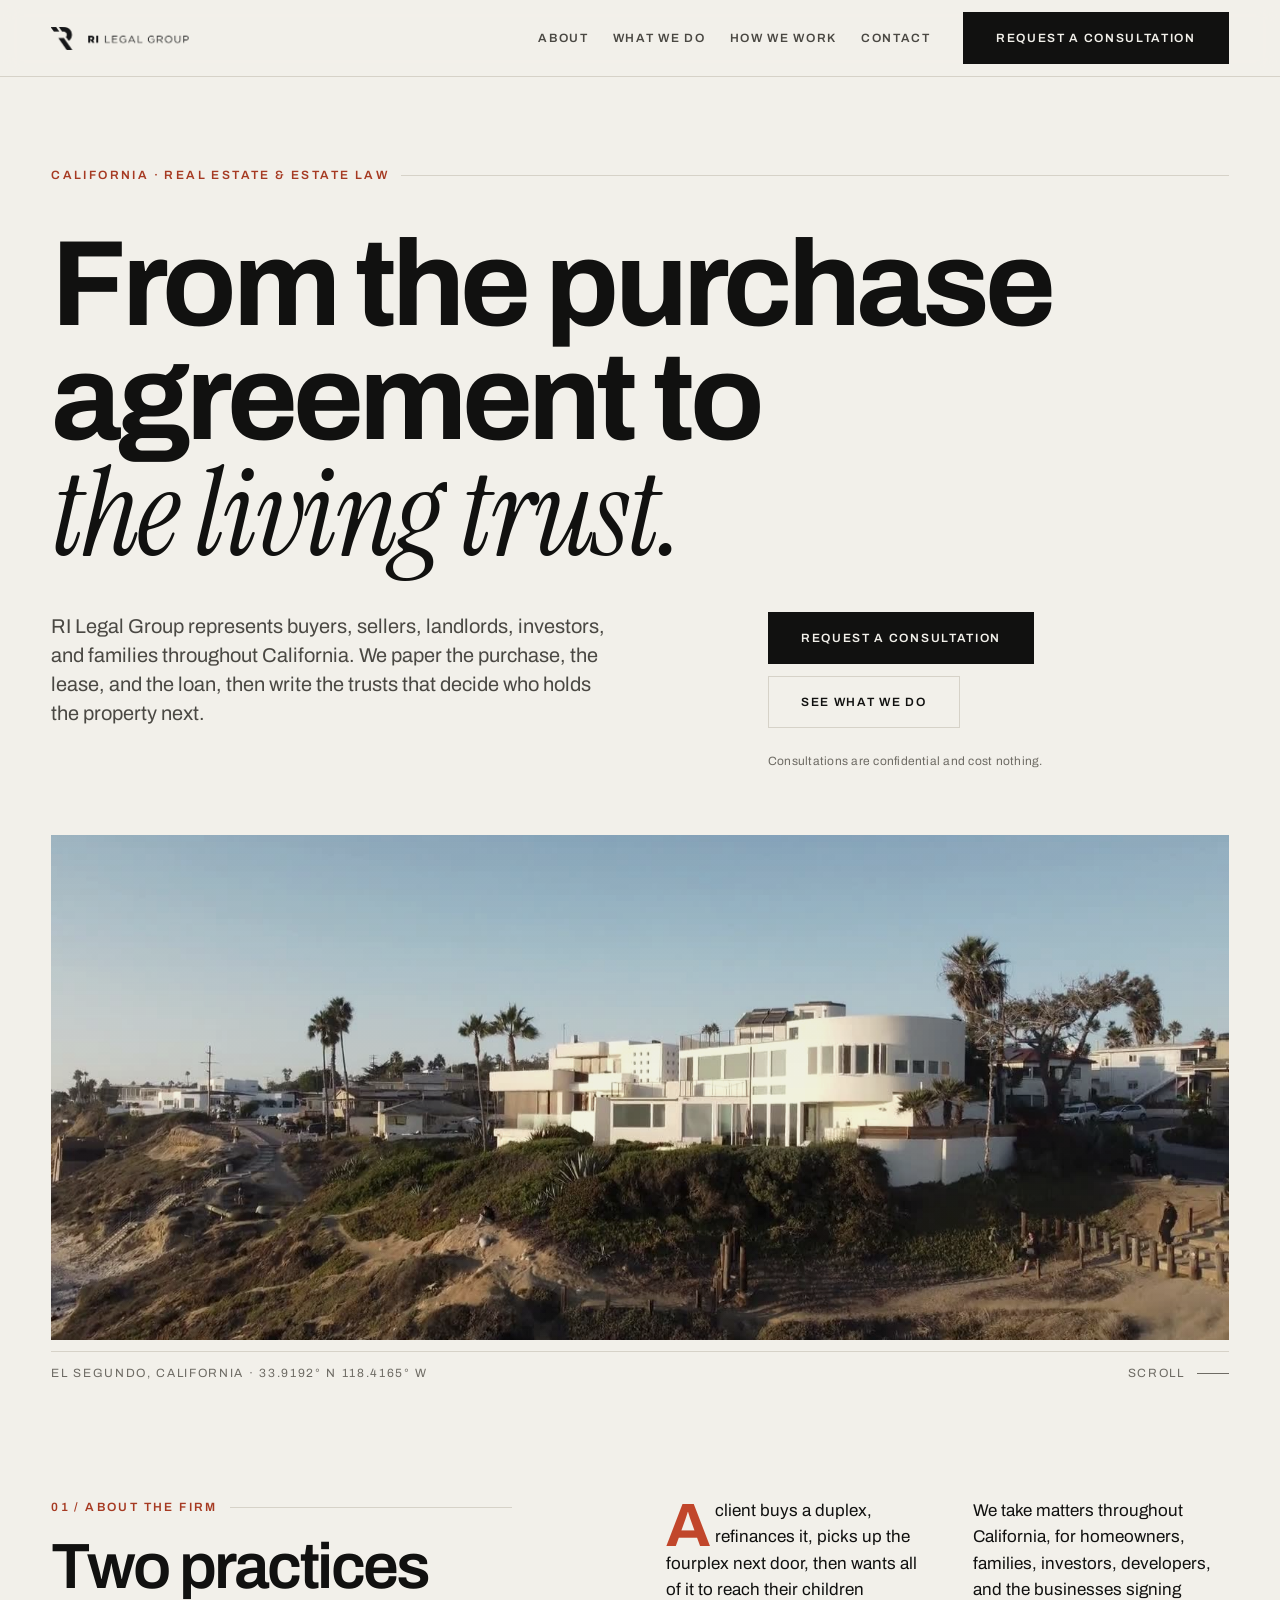
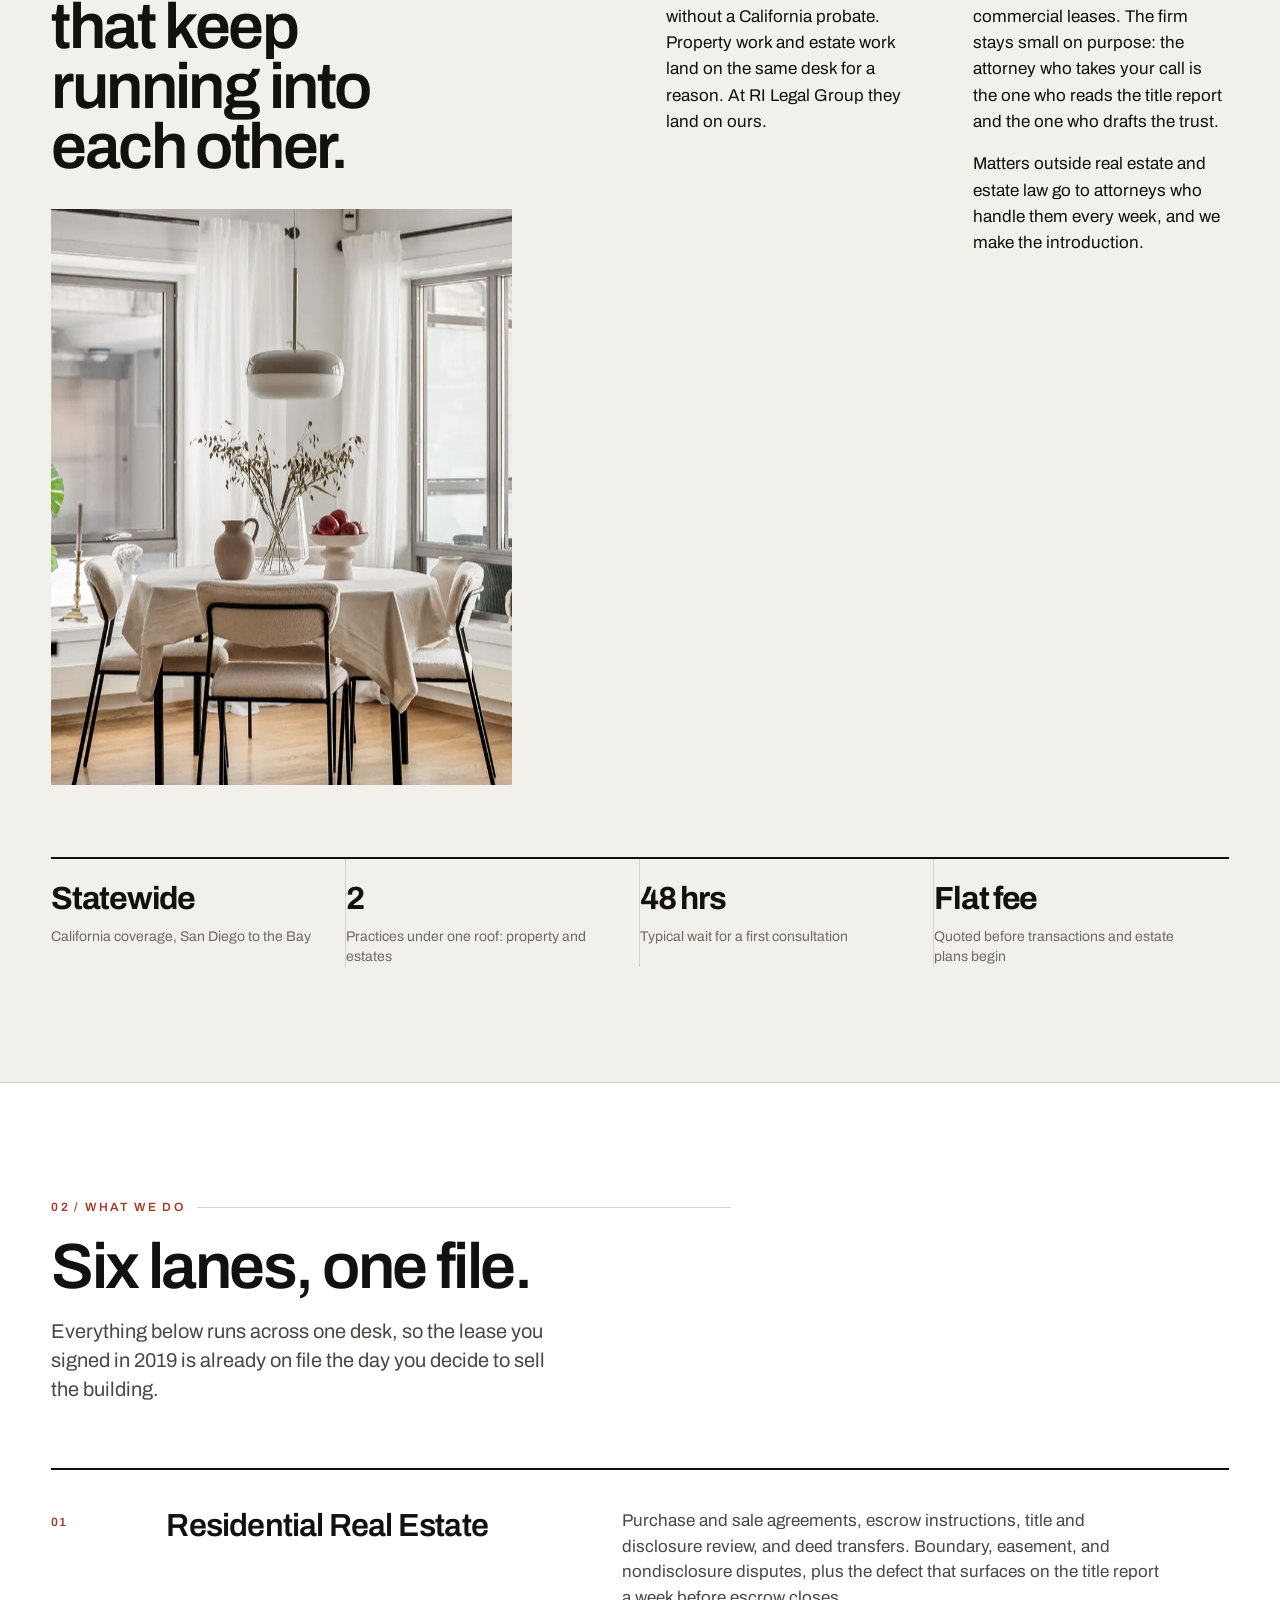
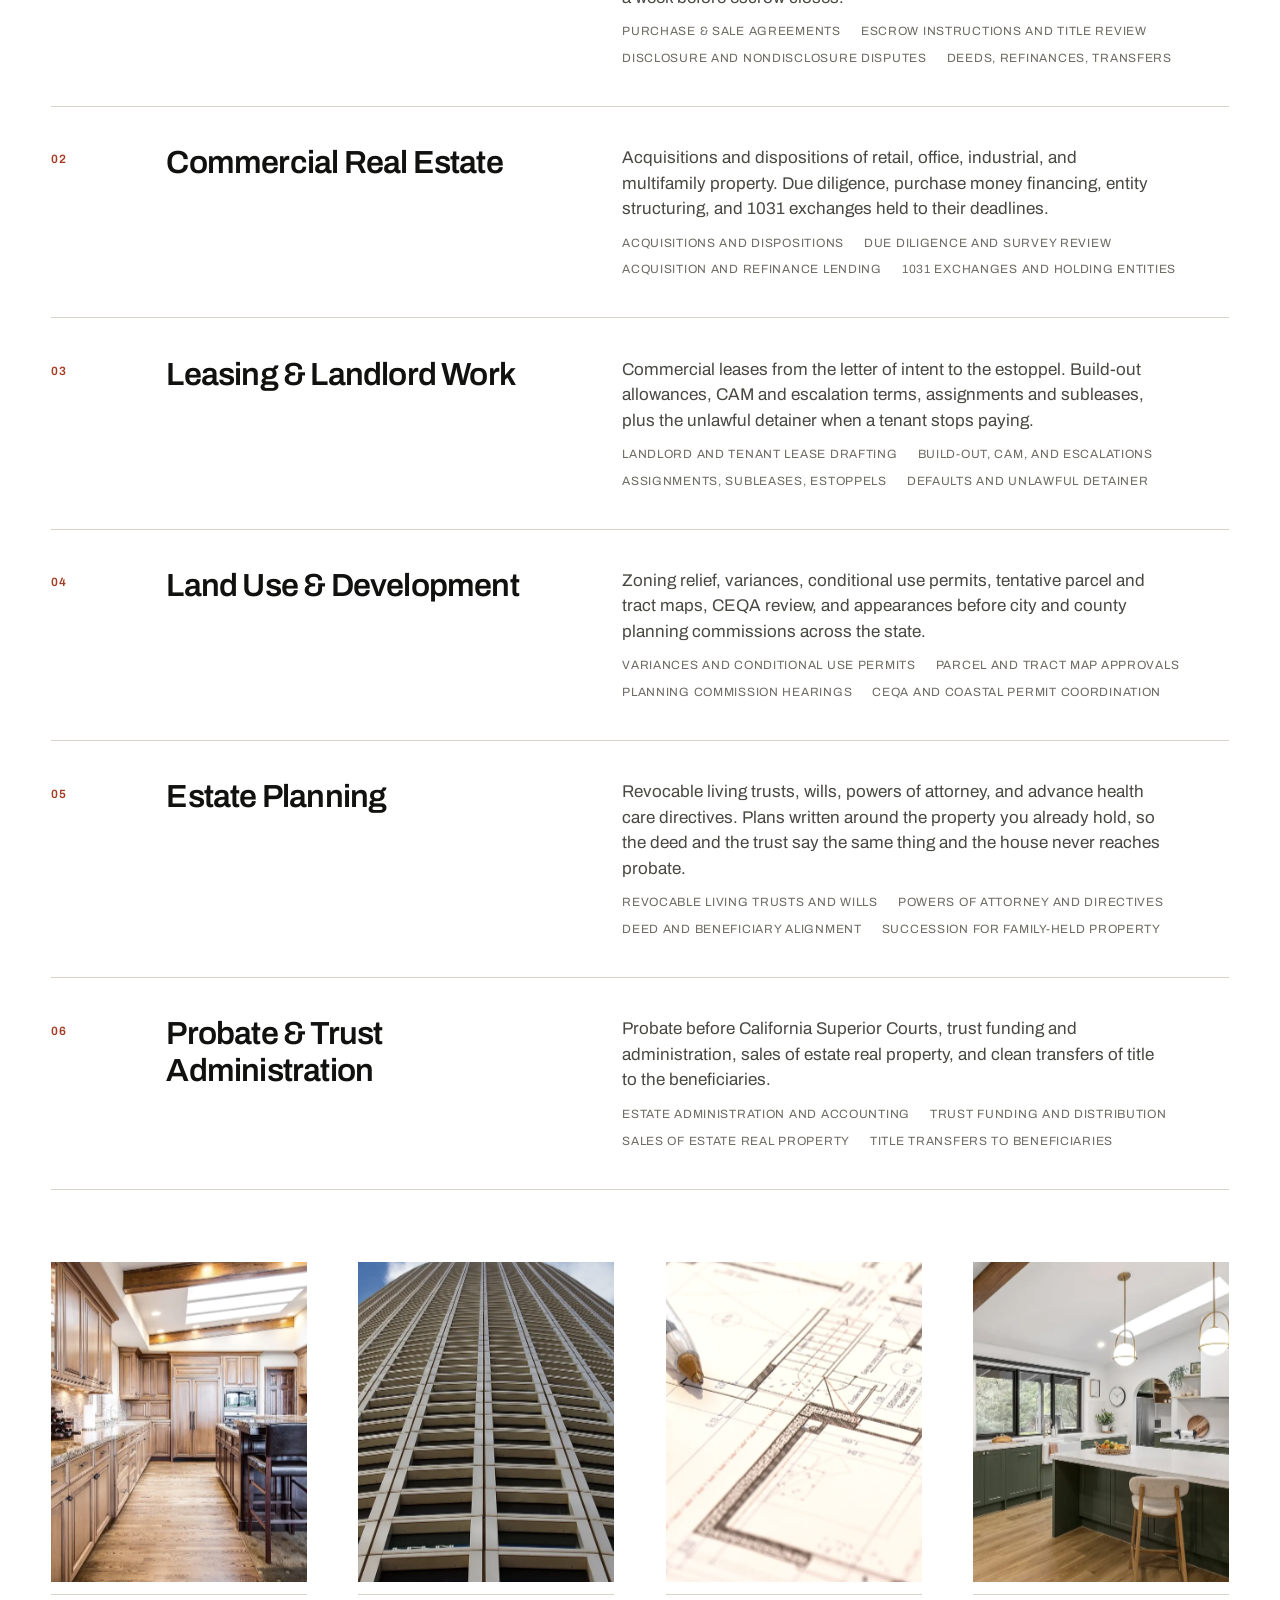
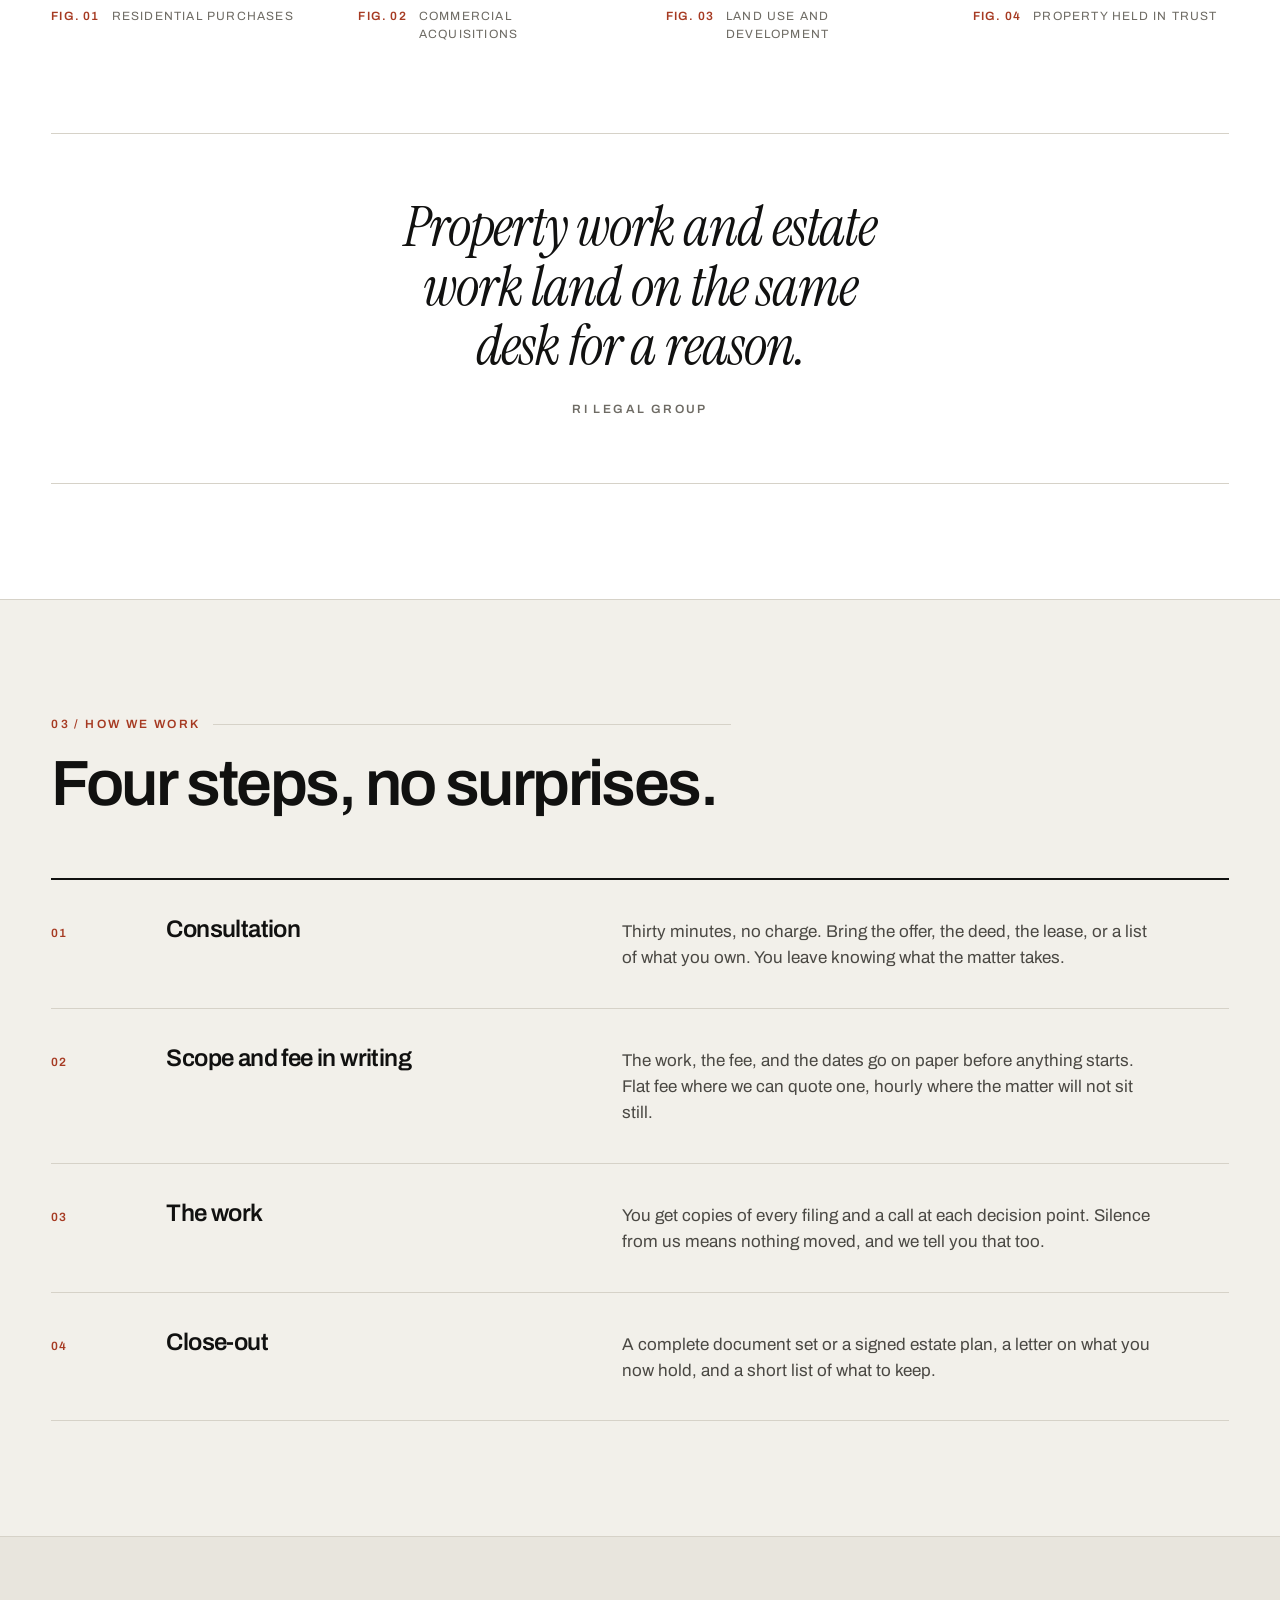
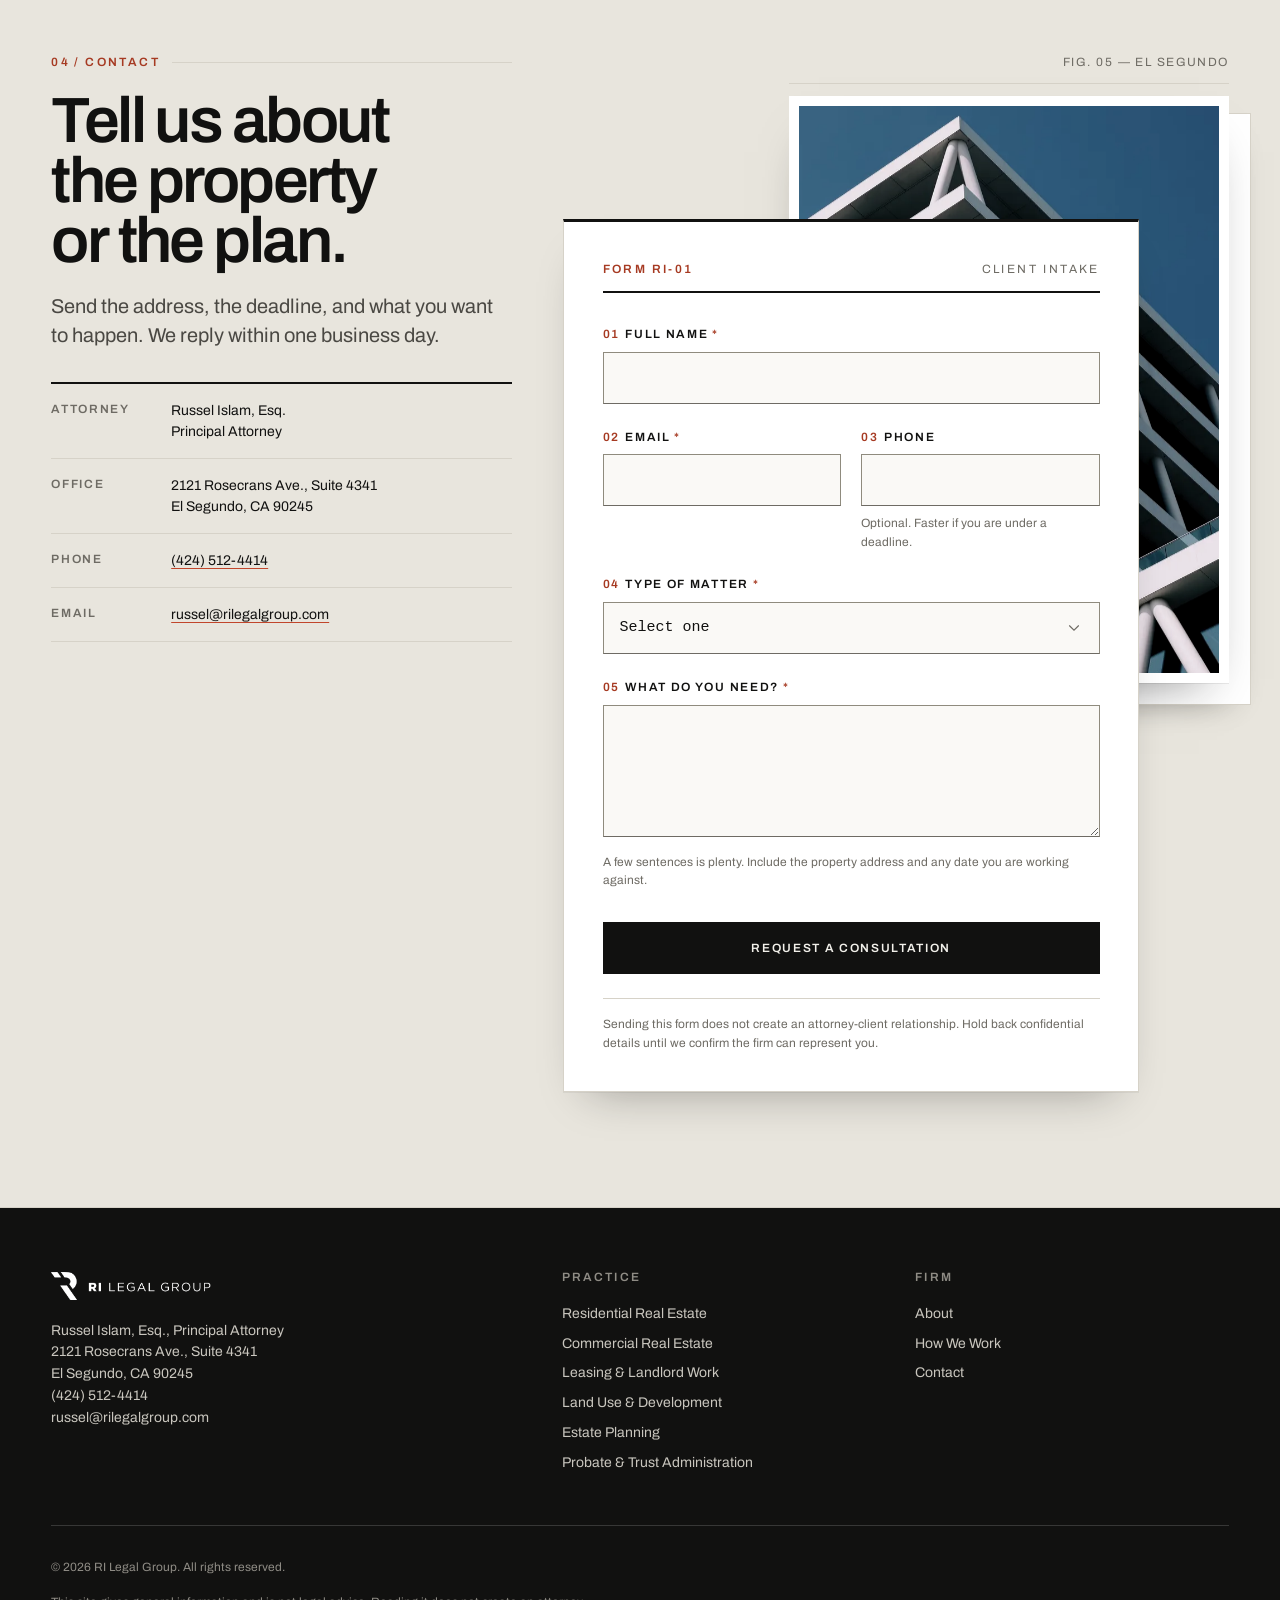
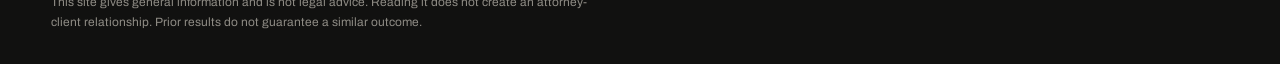
==== commit ed828a31: "Contact photograph becomes an editorial stack The photo was a flat full-height backdrop behind the i" ====
--- a/index.html
+++ b/index.html
@@ -392,10 +392,15 @@
 
       </div>
 
-      <figure class="contact__plate" aria-hidden="true">
-        <span class="frame__inner">
-          <img src="assets/img-contact.webp" width="900" height="1200" loading="lazy" decoding="async" alt="">
+      <figure class="contact__plate">
+        <span class="contact__plate-shadow" aria-hidden="true"></span>
+        <span class="contact__plate-img">
+          <span class="frame__inner">
+            <img src="assets/img-contact.webp" width="900" height="1200" loading="lazy" decoding="async"
+                 alt="Modern low-rise office building against a clear sky">
+          </span>
         </span>
+        <figcaption>Fig. 05 &mdash; El Segundo</figcaption>
       </figure>
 
       <form class="form" id="consultForm" novalidate>
--- a/css/styles.css
+++ b/css/styles.css
@@ -355,26 +355,60 @@
 .frame__inner { position: absolute; inset: -9% 0; will-change: transform; }
 .frame__inner img { width: 100%; height: 100%; object-fit: cover; filter: saturate(0.78) contrast(1.02); }
 .about .frame { margin-top: var(--space-8); }
-/* The photograph runs full-height behind the right column; the intake sheet
-   sits on top of it. */
+/* An editorial stack: a print laid on the desk with a second sheet showing
+   beneath it, and the intake form landing across its lower-left corner. */
 #contact { position: relative; overflow: hidden; }
 
 .contact__plate {
+  display: flex;
+  flex-direction: column;
   position: absolute;
-  inset: 0 0 0 40%;
+  top: 0;
+  right: var(--gutter);
+  width: min(42%, 440px);
   margin: 0;
+  z-index: 0;
+}
+
+/* The sheet under the print, offset so only its edge shows. */
+.contact__plate-shadow {
+  position: absolute;
+  inset: auto 0 0 0;
+  height: calc(100% - 2.4rem);
+  transform: translate(22px, 22px);
+  background: var(--paper-alt);
+  border: 1px solid var(--rule);
+  box-shadow: 0 14px 30px -22px rgba(17, 17, 16, 0.4);
+}
+
+/* The print, with a photographic margin. */
+.contact__plate-img {
+  position: relative;
+  display: block;
+  aspect-ratio: 3 / 4;
   overflow: hidden;
-  z-index: 0;
-}
-.contact__plate .frame__inner { position: absolute; inset: -9% 0; will-change: transform; }
-.contact__plate img {
+  background: var(--paper-deep);
+  border: 10px solid var(--paper-alt);
+  box-shadow: 0 1px 0 rgba(17, 17, 16, 0.08),
+              0 26px 50px -30px rgba(17, 17, 16, 0.55);
+}
+.contact__plate-img .frame__inner { position: absolute; inset: -9% 0; will-change: transform; }
+.contact__plate-img img {
   width: 100%; height: 100%; object-fit: cover;
-  filter: saturate(0.72) contrast(1.04) brightness(0.94);
-}
-.contact__plate::after {
-  content: "";
-  position: absolute; inset: 0;
-  background: linear-gradient(90deg, var(--paper-deep) 0%, rgba(232, 229, 221, 0.35) 26%, transparent 60%);
+  filter: saturate(0.72) contrast(1.04);
+}
+
+.contact__plate figcaption {
+  position: relative;
+  order: -1;
+  margin: 0 0 var(--space-3);
+  padding-bottom: var(--space-3);
+  border-bottom: 1px solid var(--rule);
+  text-align: right;
+  font-size: var(--text-xs);
+  letter-spacing: 0.12em;
+  text-transform: uppercase;
+  color: var(--ink-faint);
 }
 
 /* ---- Practice as a numbered editorial index ---- */
@@ -503,7 +537,7 @@
   align-items: start;
 }
 .contact__inner > div:first-child { grid-column: 1 / span 5; }
-.contact__inner .form            { grid-column: 7 / -1; }
+.contact__inner .form            { grid-column: 6 / -1; margin-top: clamp(6rem, 13vw, 12rem); margin-right: clamp(1rem, 7vw, 6rem); }
 
 .contact__details { margin: var(--space-8) 0 0; border-top: 2px solid var(--ink); }
 .contact__details > div {
@@ -708,21 +742,26 @@
    ========================================================================== */
 
 @media (max-width: 1024px) {
+  /* A 12-track grid with gutter-sized gaps leaves almost nothing for the
+     tracks at this width, so collapse to one column rather than span twelve. */
+  .hero__copy, .about, .contact__inner { grid-template-columns: minmax(0, 1fr); }
   .hero__lede, .hero__actions, .hero__note { grid-column: 1 / -1; }
   .about > div:first-child, .about__body,
-  .contact__inner > div:first-child, .contact__inner .form,
-  .contact__plate { grid-column: 1 / -1; }
-  /* Photograph becomes a band, sheet overlaps its lower edge. */
+  .contact__inner > div:first-child, .contact__inner .form { grid-column: 1 / -1; }
+
+  /* The print sits in flow; the sheet still lands across its lower-left. */
   .contact__plate {
     position: relative;
-    inset: auto;
-    aspect-ratio: 16 / 9;
-    margin-top: var(--space-8);
+    grid-column: 1 / -1;
+    top: auto;
+    right: auto;
+    width: min(72%, 380px);
+    margin: var(--space-8) 0 0 auto;
   }
-  .contact__plate::after {
-    background: linear-gradient(180deg, transparent 55%, rgba(232, 229, 221, 0.45));
+  .contact__inner .form {
+    margin-top: clamp(-7rem, -14vw, -4rem);
+    margin-right: 0;
   }
-  .contact__inner .form { margin-top: clamp(-5rem, -8vw, -3rem); }
   .about__body { columns: 1; }
   .facts { grid-template-columns: repeat(2, minmax(0, 1fr)); }
   .fact:nth-child(2) { border-right: 0; }
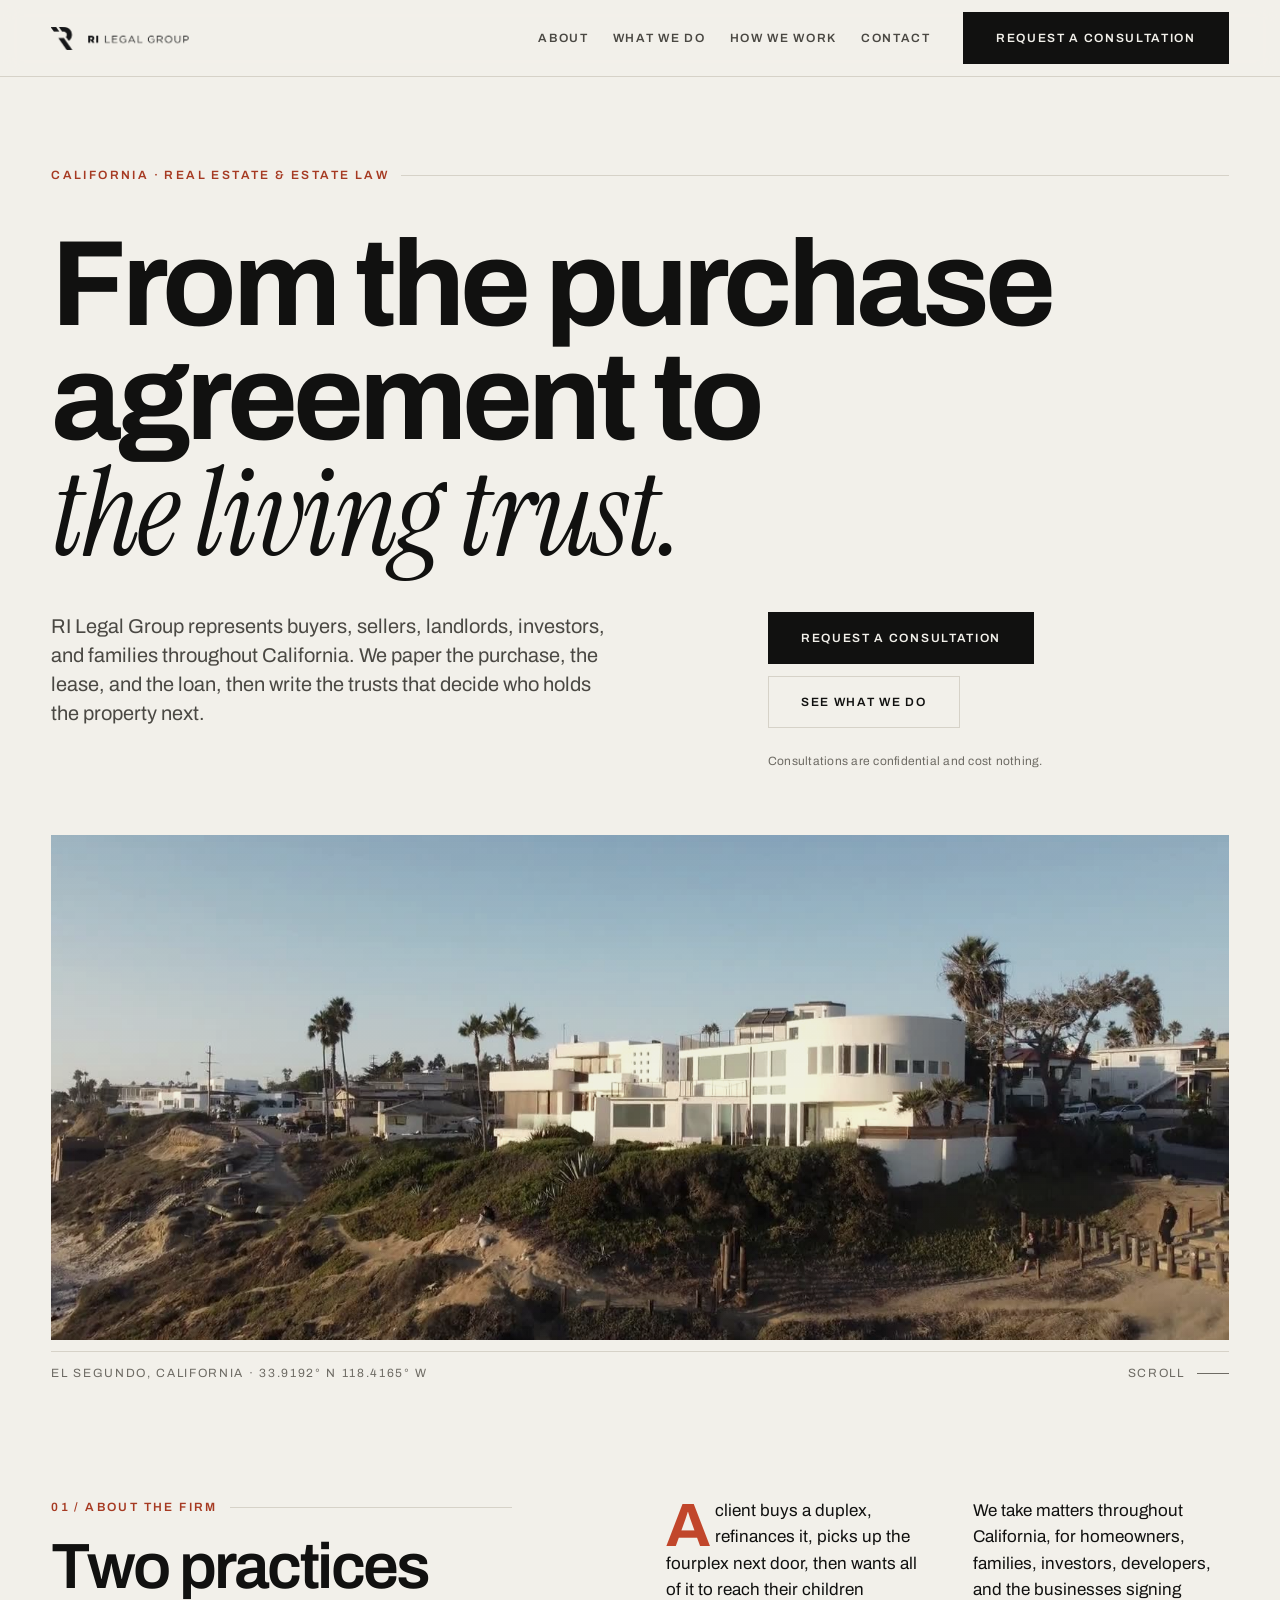
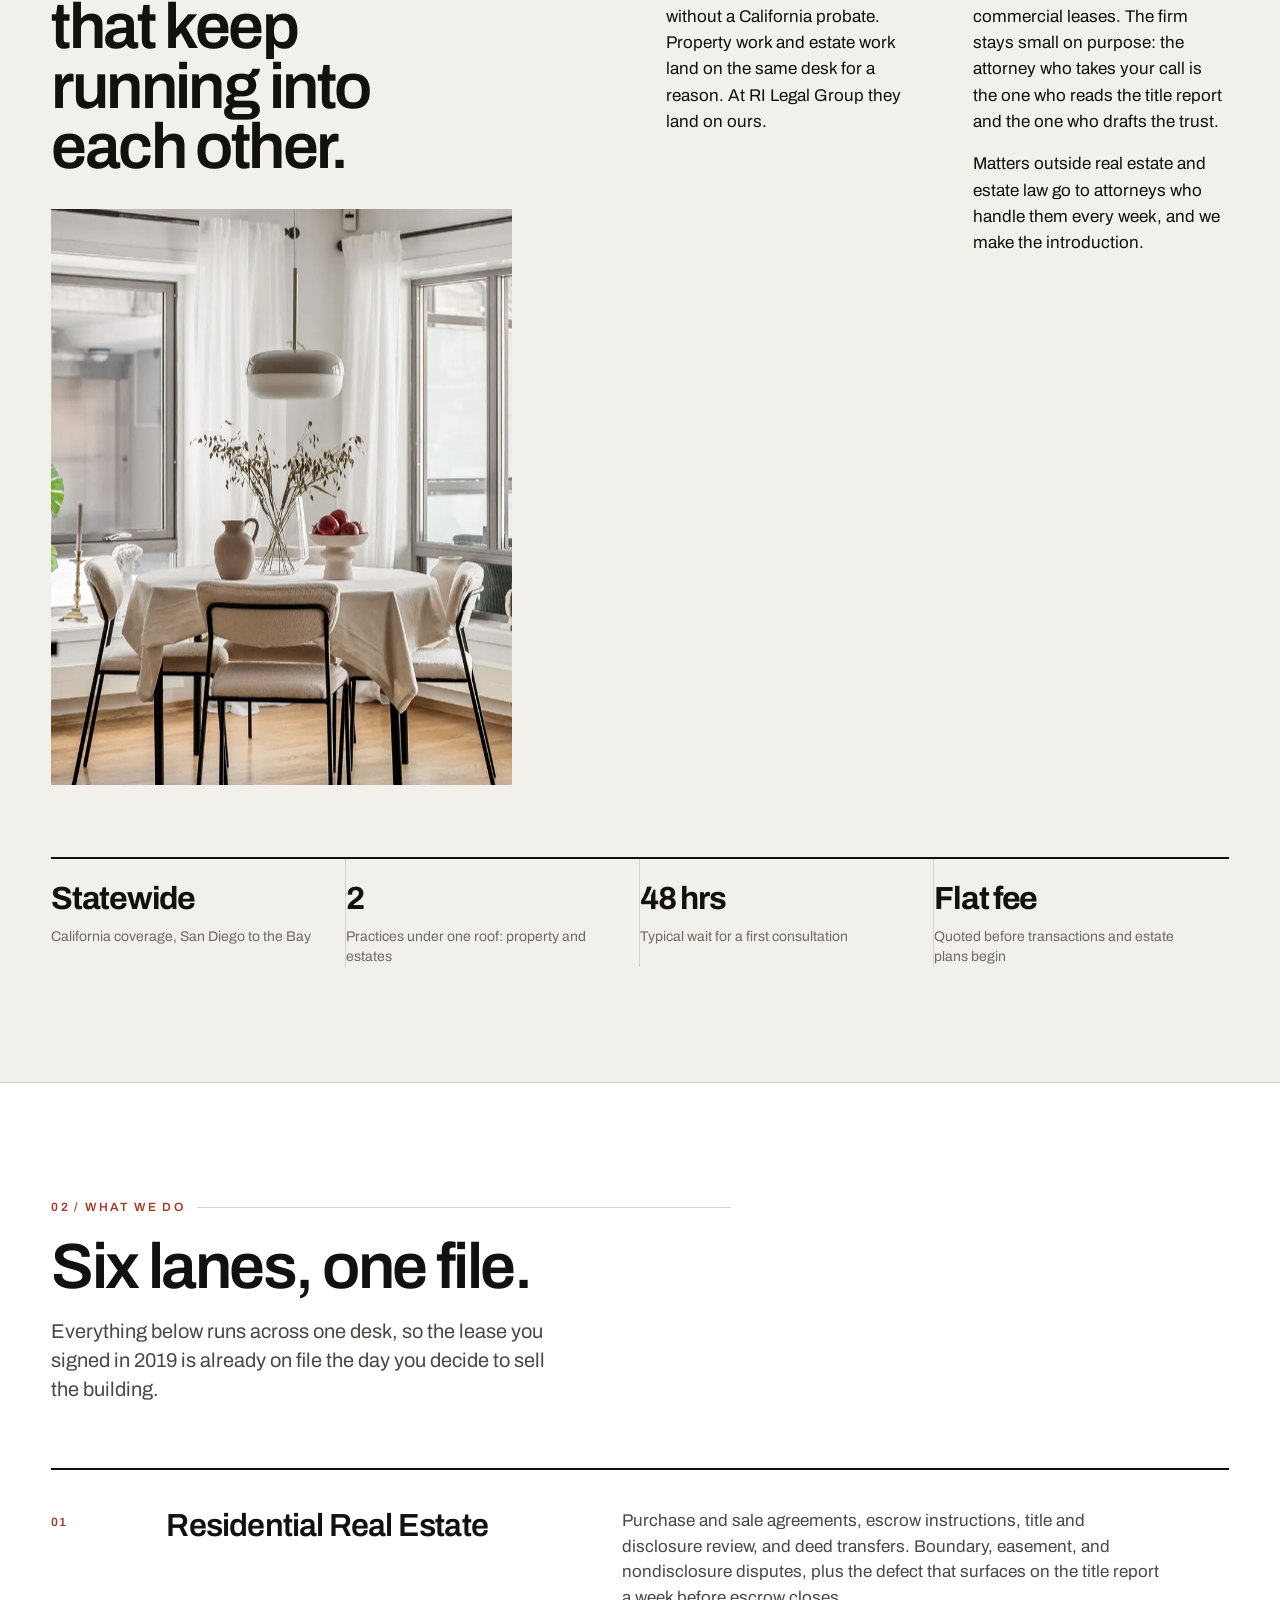
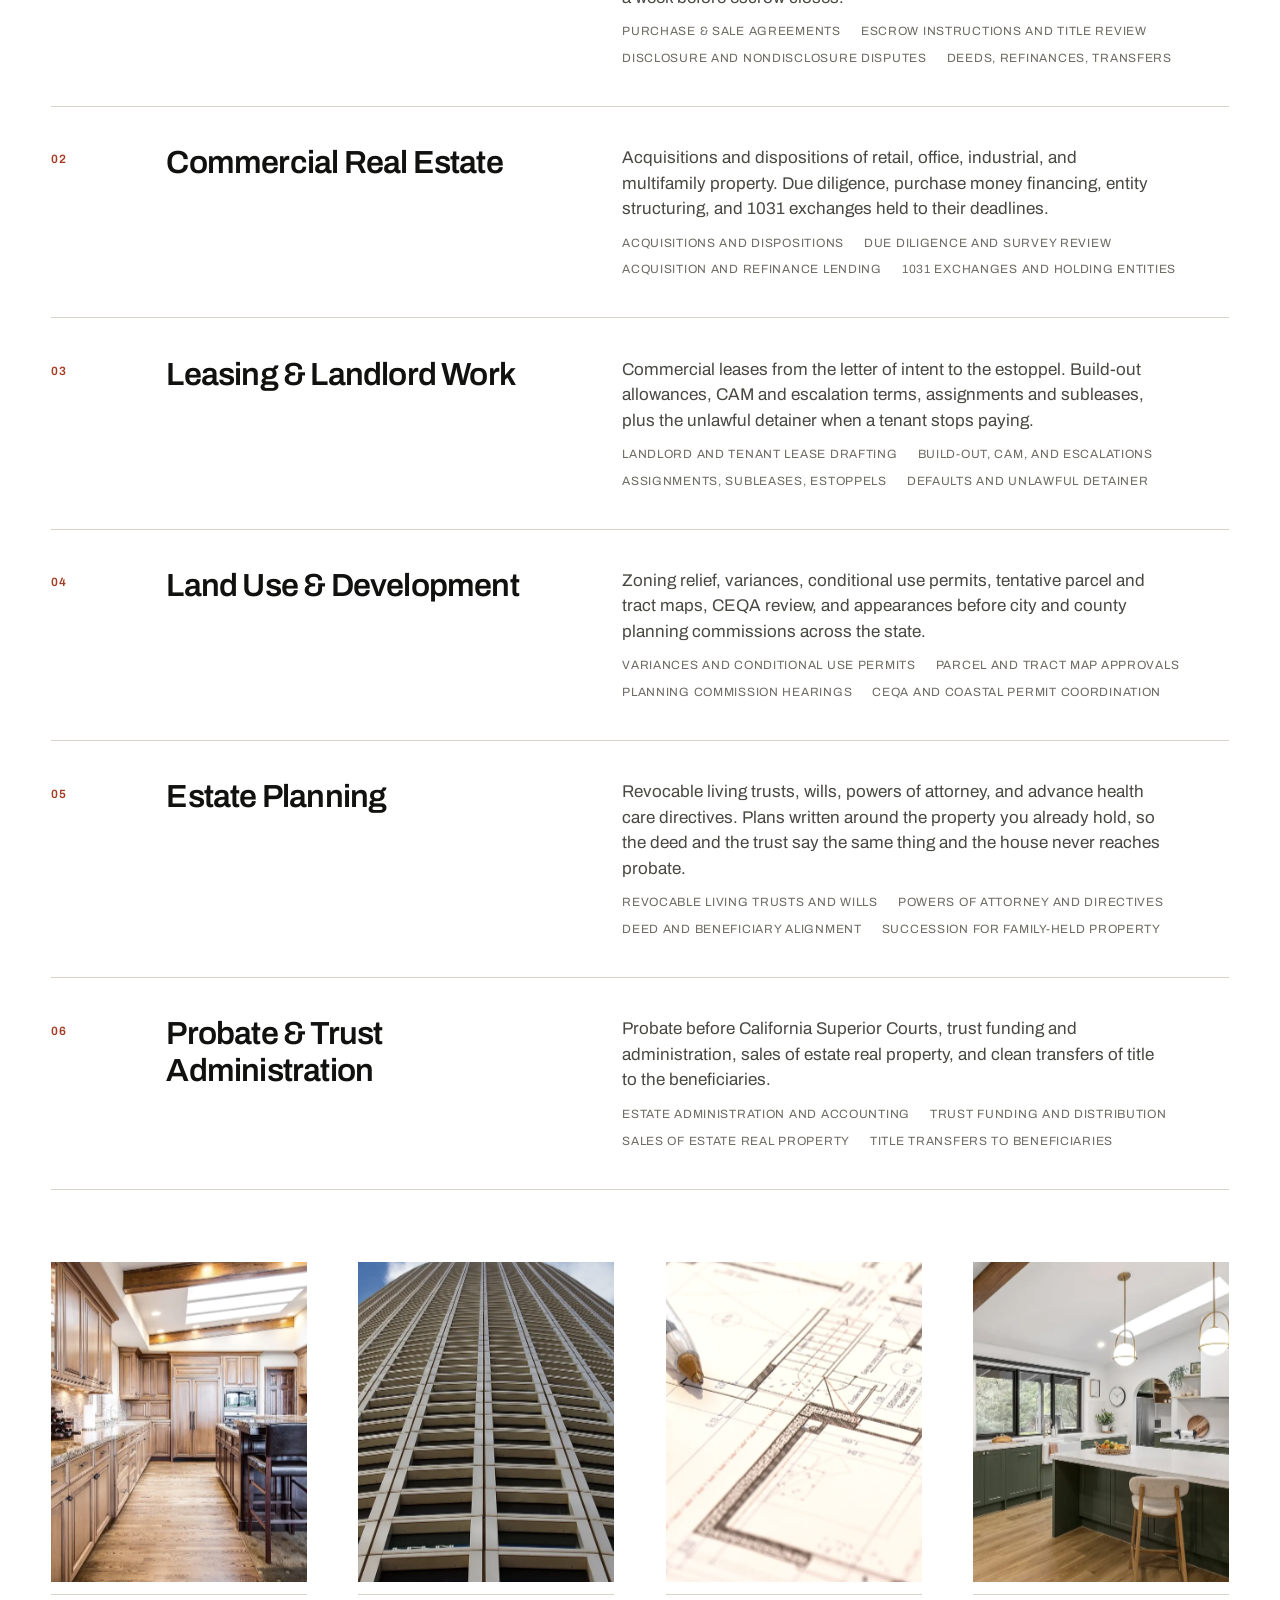
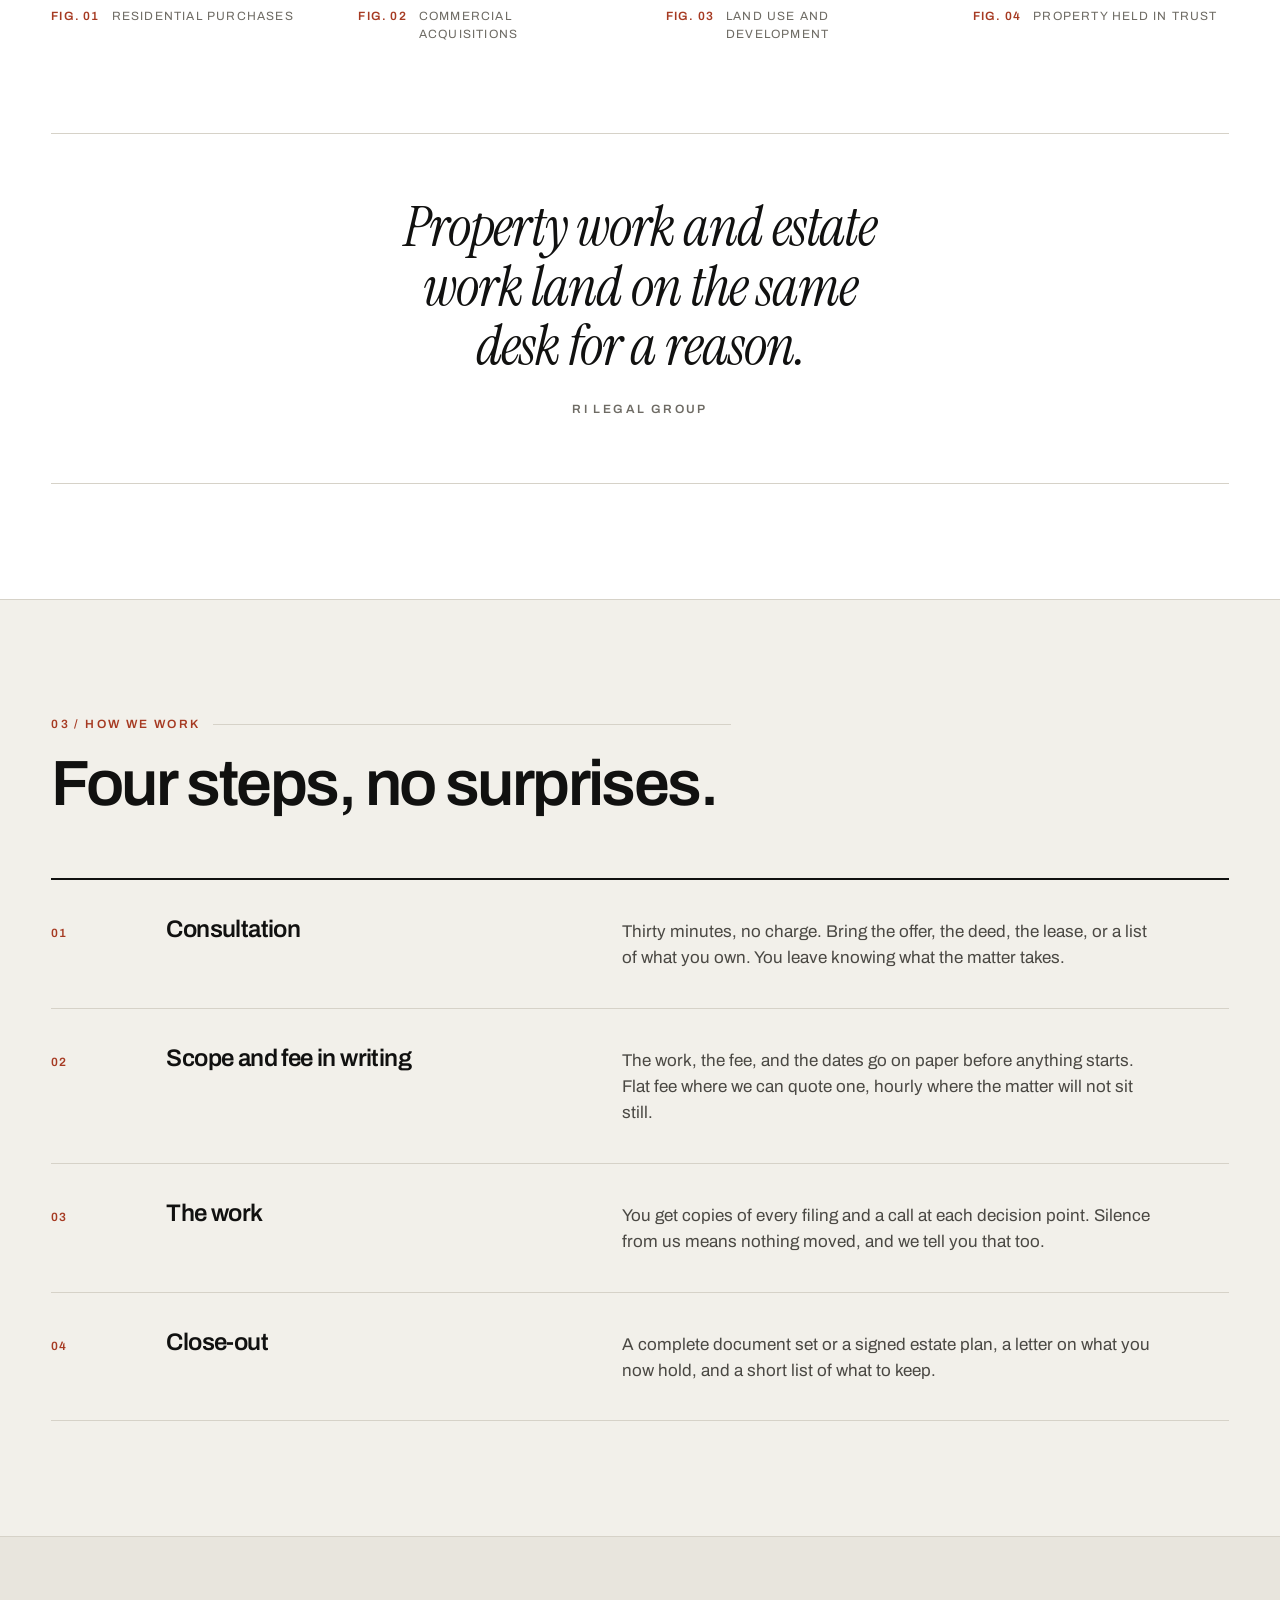
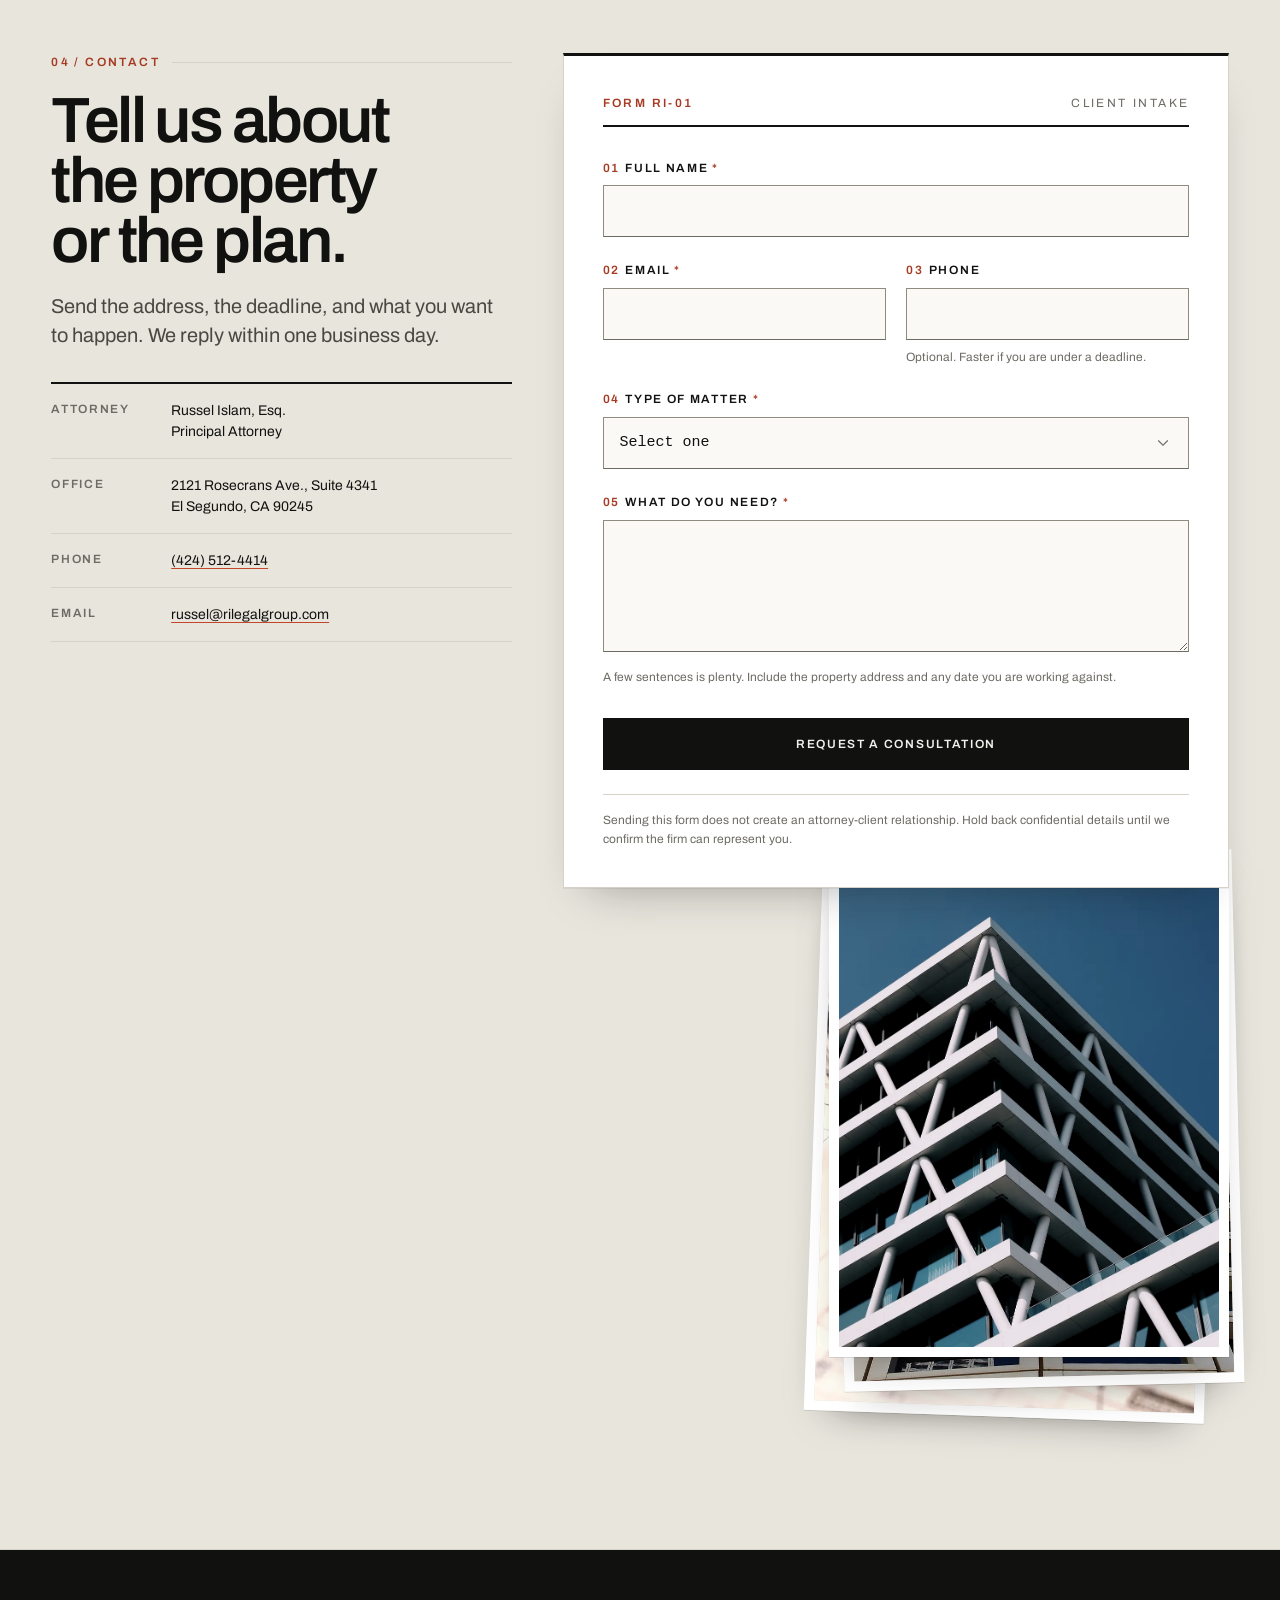
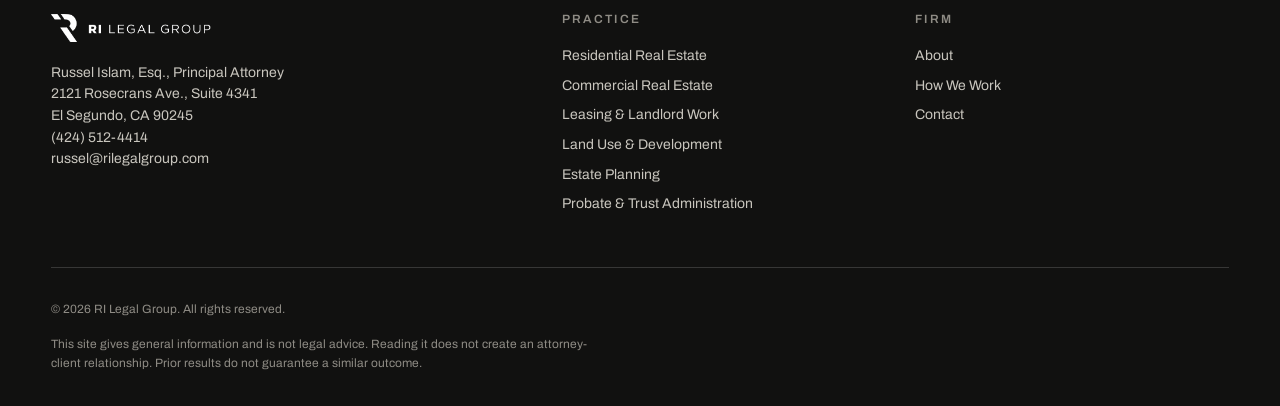
==== commit 03b78f20: "Contact photo becomes a real stack of prints Three plates offset down the y axis instead of one prin" ====
--- a/index.html
+++ b/index.html
@@ -392,15 +392,17 @@
 
       </div>
 
-      <figure class="contact__plate">
-        <span class="contact__plate-shadow" aria-hidden="true"></span>
-        <span class="contact__plate-img">
-          <span class="frame__inner">
-            <img src="assets/img-contact.webp" width="900" height="1200" loading="lazy" decoding="async"
-                 alt="Modern low-rise office building against a clear sky">
-          </span>
+      <figure class="contact__stack">
+        <span class="plate plate--3" aria-hidden="true">
+          <img src="assets/work-landuse.webp" width="700" height="875" loading="lazy" decoding="async" alt="">
         </span>
-        <figcaption>Fig. 05 &mdash; El Segundo</figcaption>
+        <span class="plate plate--2" aria-hidden="true">
+          <img src="assets/work-commercial.webp" width="700" height="875" loading="lazy" decoding="async" alt="">
+        </span>
+        <span class="plate plate--1">
+          <img src="assets/img-contact.webp" width="900" height="1200" loading="lazy" decoding="async"
+               alt="Modern low-rise office building against a clear sky">
+        </span>
       </figure>
 
       <form class="form" id="consultForm" novalidate>
--- a/css/styles.css
+++ b/css/styles.css
@@ -355,61 +355,38 @@
 .frame__inner { position: absolute; inset: -9% 0; will-change: transform; }
 .frame__inner img { width: 100%; height: 100%; object-fit: cover; filter: saturate(0.78) contrast(1.02); }
 .about .frame { margin-top: var(--space-8); }
-/* An editorial stack: a print laid on the desk with a second sheet showing
-   beneath it, and the intake form landing across its lower-left corner. */
+/* A pile of prints. Three plates offset down the y axis, the top one square to
+   the grid and the two beneath it turned a degree or two, the way a stack sits. */
 #contact { position: relative; overflow: hidden; }
 
-.contact__plate {
-  display: flex;
-  flex-direction: column;
-  position: absolute;
-  top: 0;
-  right: var(--gutter);
-  width: min(42%, 440px);
-  margin: 0;
-  z-index: 0;
-}
-
-/* The sheet under the print, offset so only its edge shows. */
-.contact__plate-shadow {
-  position: absolute;
-  inset: auto 0 0 0;
-  height: calc(100% - 2.4rem);
-  transform: translate(22px, 22px);
-  background: var(--paper-alt);
-  border: 1px solid var(--rule);
-  box-shadow: 0 14px 30px -22px rgba(17, 17, 16, 0.4);
-}
-
-/* The print, with a photographic margin. */
-.contact__plate-img {
+.contact__stack {
   position: relative;
+  grid-column: 7 / -1;
+  grid-row: 2;
+  width: min(100%, 400px);
+  /* Tucks up under the sheet's lower-right corner. */
+  margin: clamp(-8rem, -10vw, -4.5rem) 0 0 auto;
+  padding-bottom: 76px;          /* room for the plates showing beneath */
+  z-index: -1;
+}
+
+.plate {
   display: block;
   aspect-ratio: 3 / 4;
   overflow: hidden;
   background: var(--paper-deep);
   border: 10px solid var(--paper-alt);
-  box-shadow: 0 1px 0 rgba(17, 17, 16, 0.08),
-              0 26px 50px -30px rgba(17, 17, 16, 0.55);
-}
-.contact__plate-img .frame__inner { position: absolute; inset: -9% 0; will-change: transform; }
-.contact__plate-img img {
-  width: 100%; height: 100%; object-fit: cover;
-  filter: saturate(0.72) contrast(1.04);
-}
-
-.contact__plate figcaption {
-  position: relative;
-  order: -1;
-  margin: 0 0 var(--space-3);
-  padding-bottom: var(--space-3);
-  border-bottom: 1px solid var(--rule);
-  text-align: right;
-  font-size: var(--text-xs);
-  letter-spacing: 0.12em;
-  text-transform: uppercase;
-  color: var(--ink-faint);
-}
+  box-shadow: 0 1px 0 rgba(17, 17, 16, 0.10),
+              0 20px 40px -26px rgba(17, 17, 16, 0.55);
+}
+.plate img { width: 100%; height: 100%; object-fit: cover; filter: saturate(0.72) contrast(1.04); }
+
+/* The lower two sit behind and below; the top one is in flow and sets the height. */
+.plate--3, .plate--2 { position: absolute; inset: 0; }
+.plate--3 { transform: translate(-16px, 60px) rotate(2deg); }
+.plate--2 { transform: translate(9px, 30px) rotate(-1.4deg); }
+.plate--1 { position: relative; }
+
 
 /* ---- Practice as a numbered editorial index ---- */
 
@@ -536,8 +513,8 @@
   row-gap: clamp(2.5rem, 5vw, 4rem);
   align-items: start;
 }
-.contact__inner > div:first-child { grid-column: 1 / span 5; }
-.contact__inner .form            { grid-column: 6 / -1; margin-top: clamp(6rem, 13vw, 12rem); margin-right: clamp(1rem, 7vw, 6rem); }
+.contact__inner > div:first-child { grid-column: 1 / span 5; grid-row: 1; }
+.contact__inner .form            { grid-column: 6 / -1; grid-row: 1; }
 
 .contact__details { margin: var(--space-8) 0 0; border-top: 2px solid var(--ink); }
 .contact__details > div {
@@ -749,18 +726,14 @@
   .about > div:first-child, .about__body,
   .contact__inner > div:first-child, .contact__inner .form { grid-column: 1 / -1; }
 
-  /* The print sits in flow; the sheet still lands across its lower-left. */
-  .contact__plate {
-    position: relative;
+  /* Single column, so pin the rows: details, sheet, then the stack beneath. */
+  .contact__inner > div:first-child { grid-row: 1; }
+  .contact__inner .form { grid-row: 2; margin: 0; }
+  .contact__stack {
     grid-column: 1 / -1;
-    top: auto;
-    right: auto;
-    width: min(72%, 380px);
-    margin: var(--space-8) 0 0 auto;
-  }
-  .contact__inner .form {
-    margin-top: clamp(-7rem, -14vw, -4rem);
-    margin-right: 0;
+    grid-row: 3;
+    width: min(74%, 320px);
+    margin: clamp(-6rem, -12vw, -3rem) 0 0 auto;
   }
   .about__body { columns: 1; }
   .facts { grid-template-columns: repeat(2, minmax(0, 1fr)); }
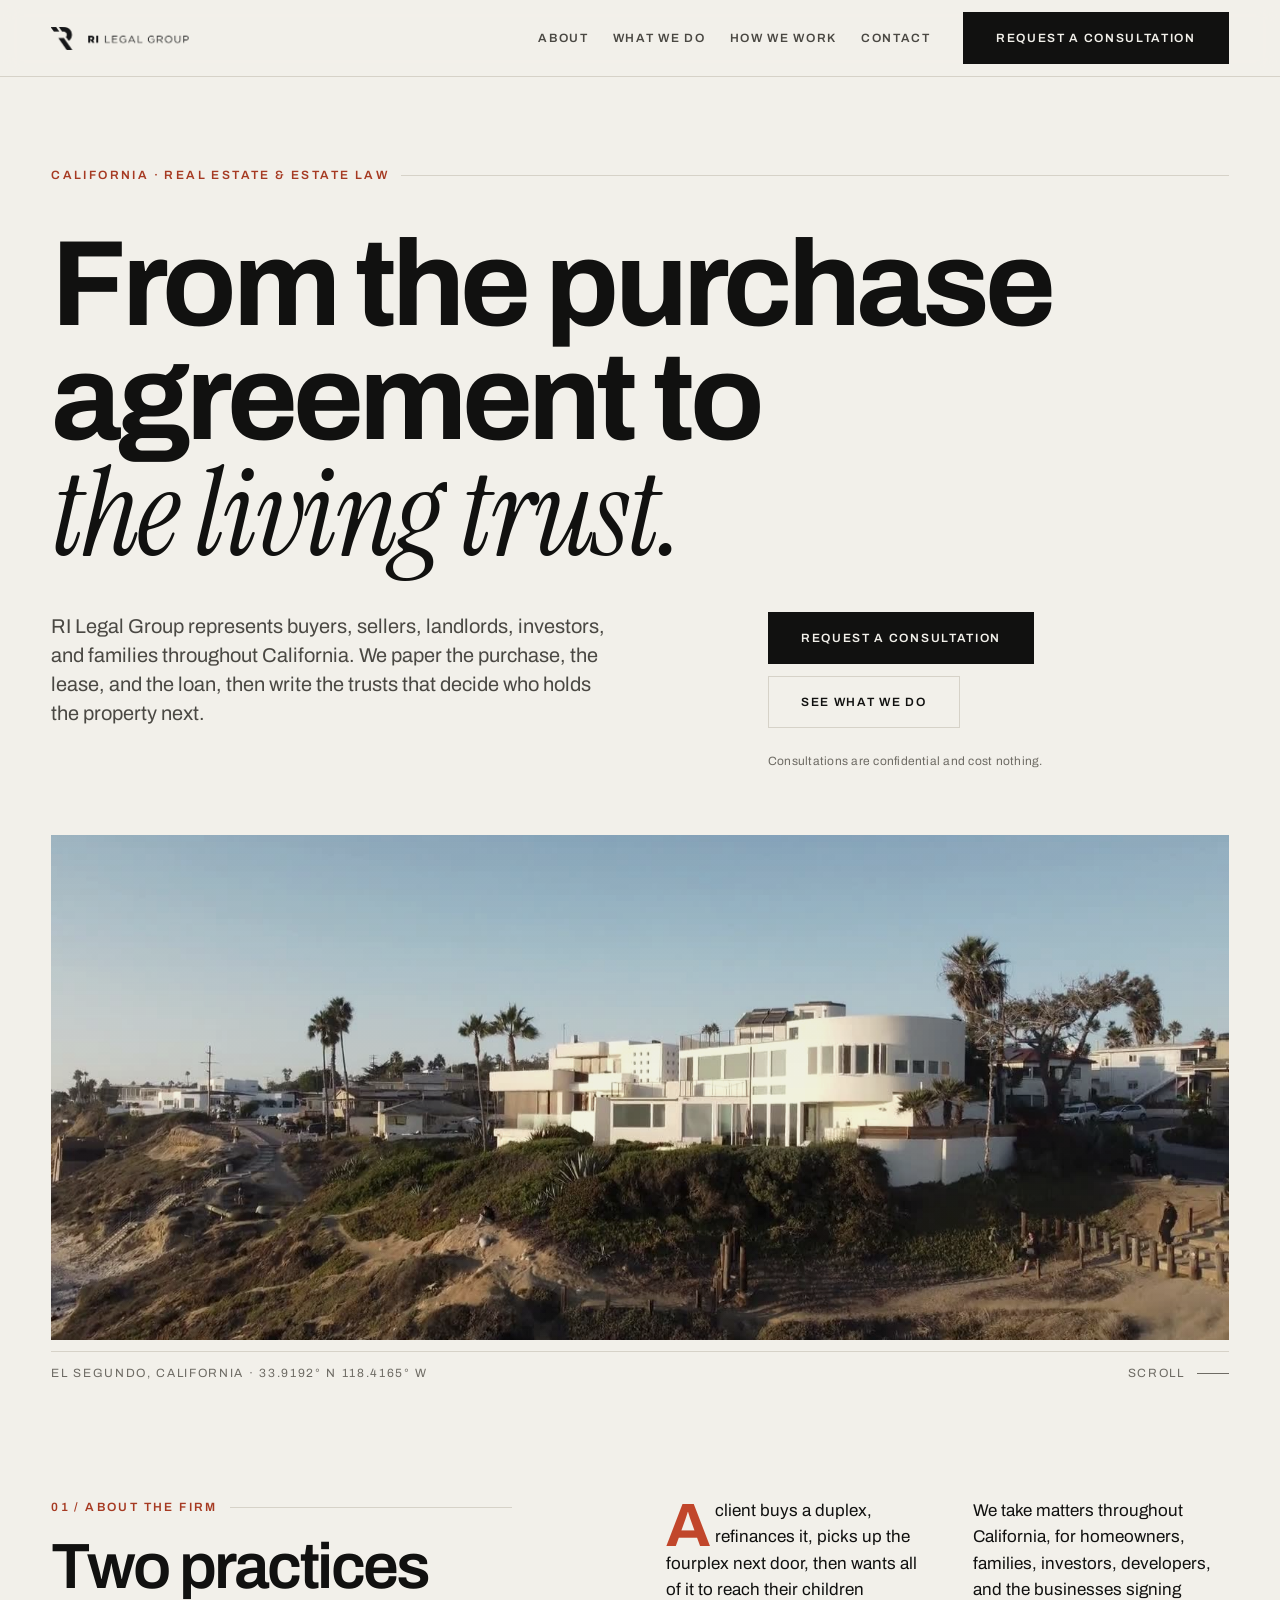
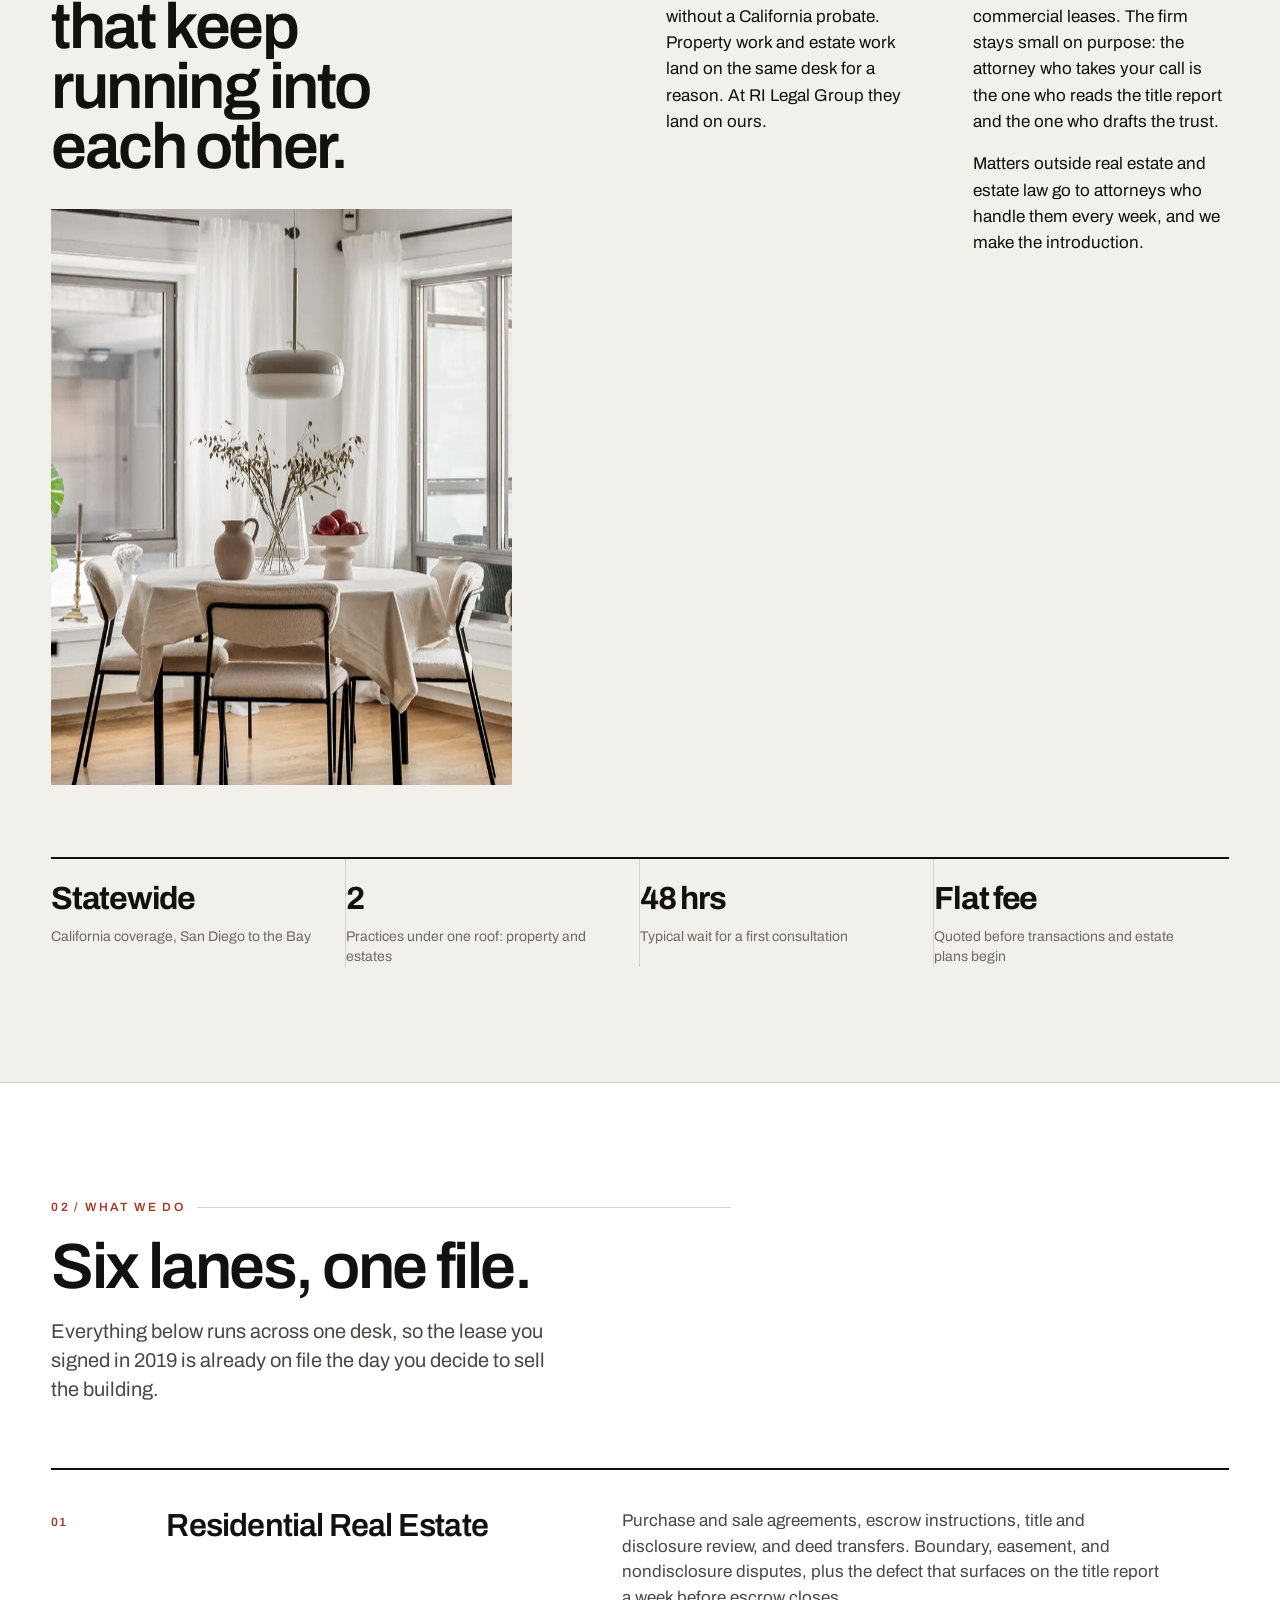
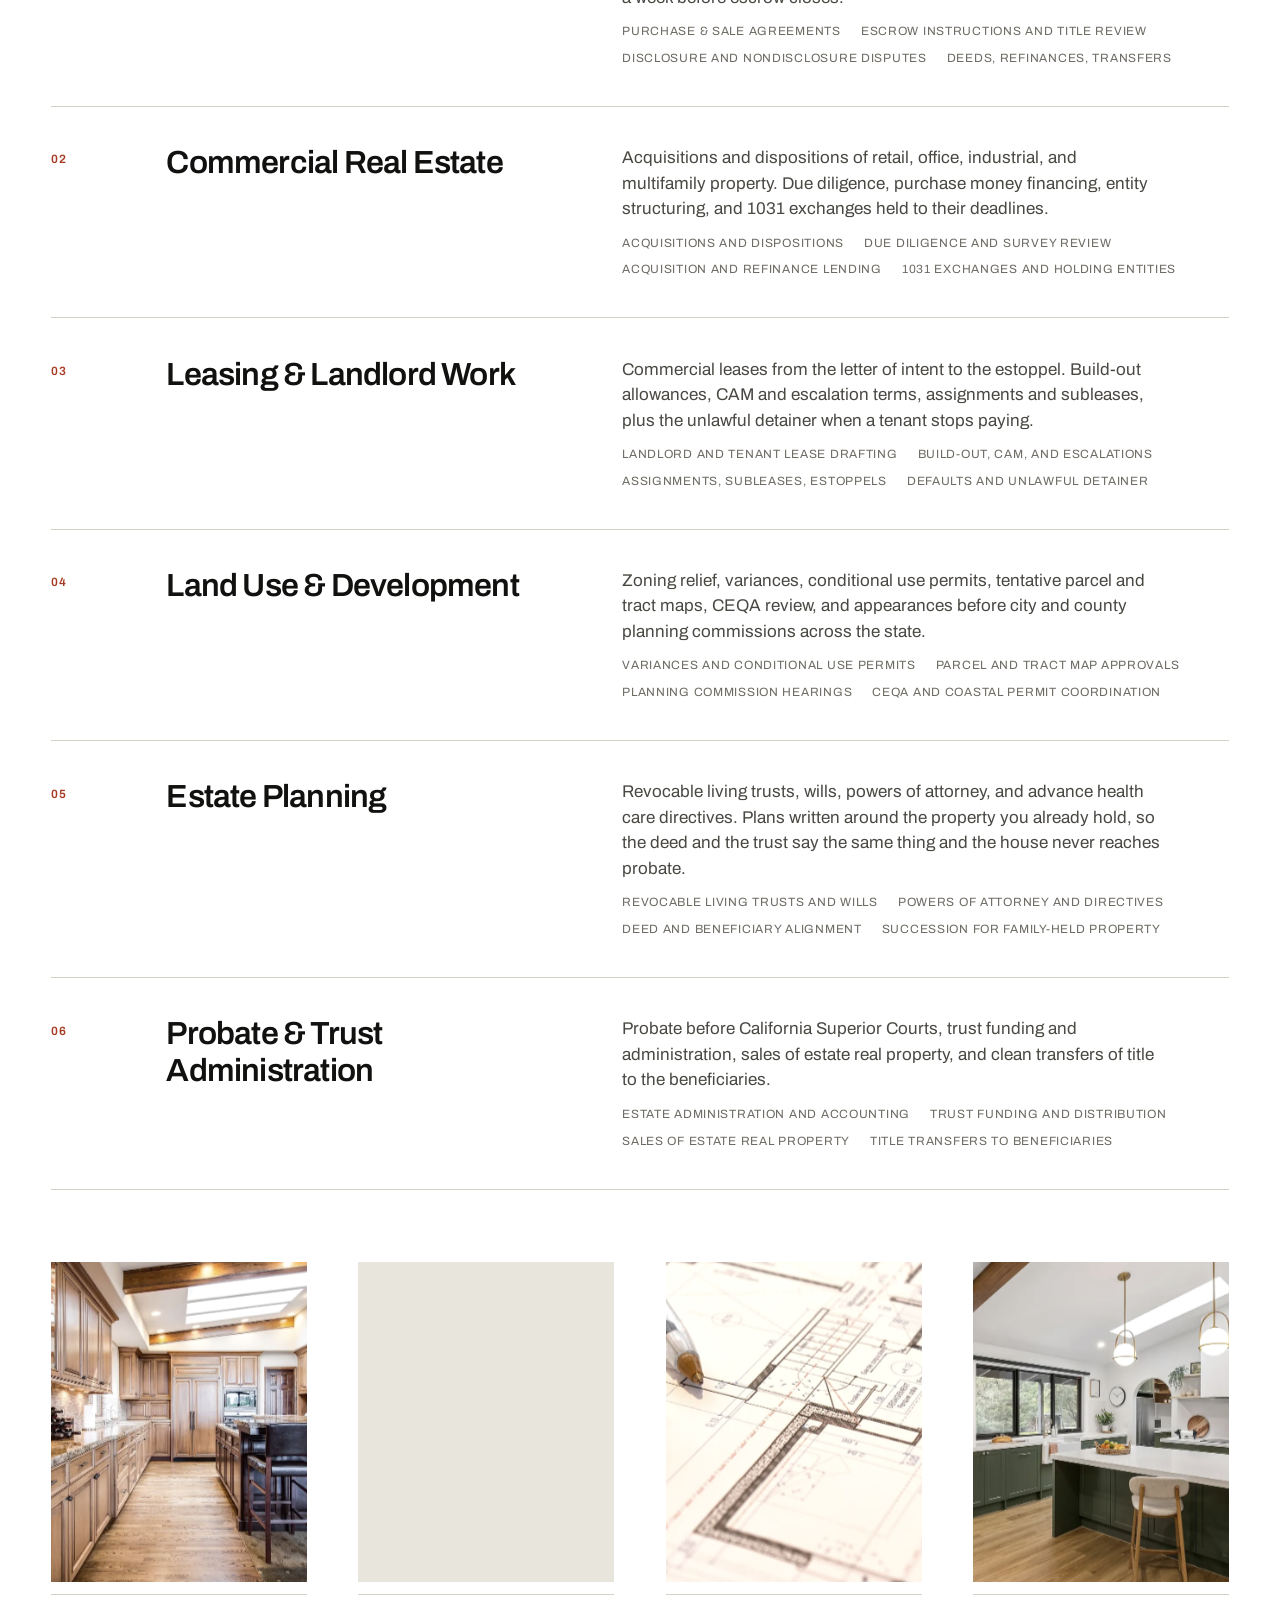
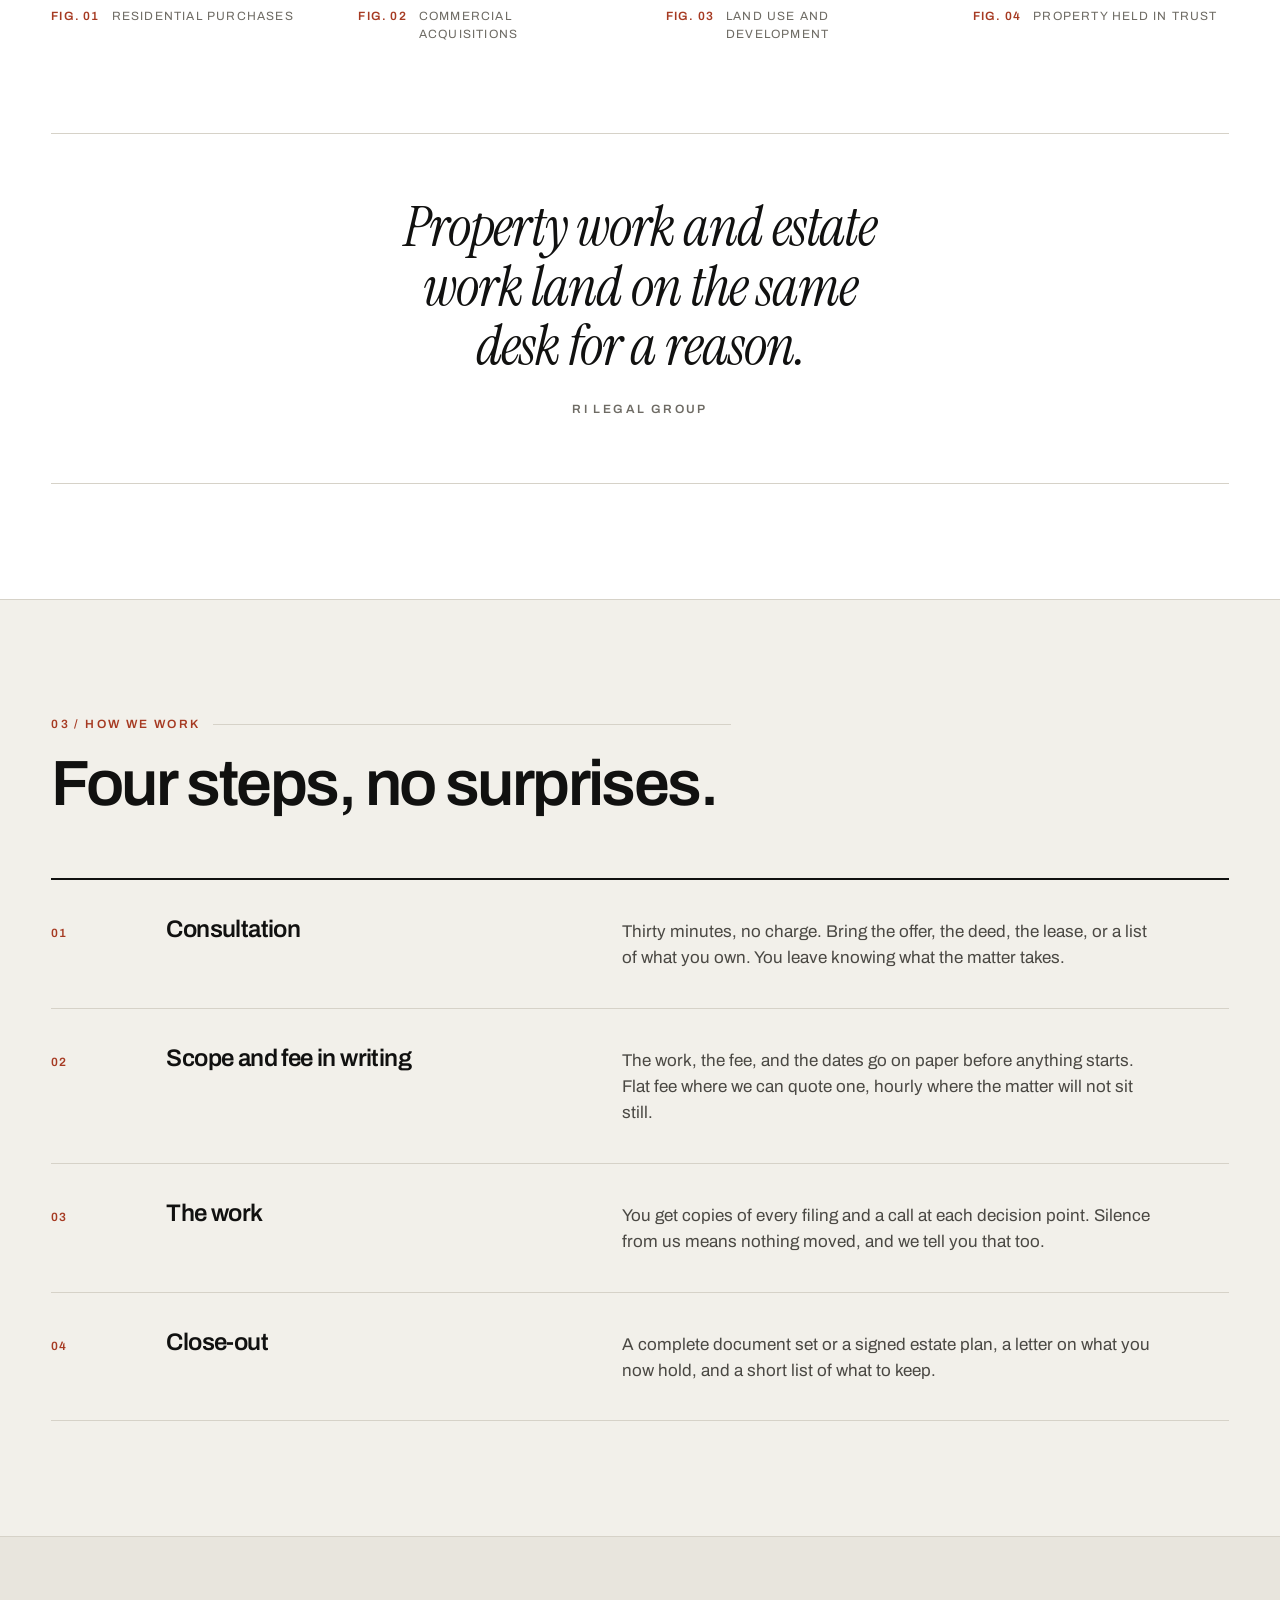
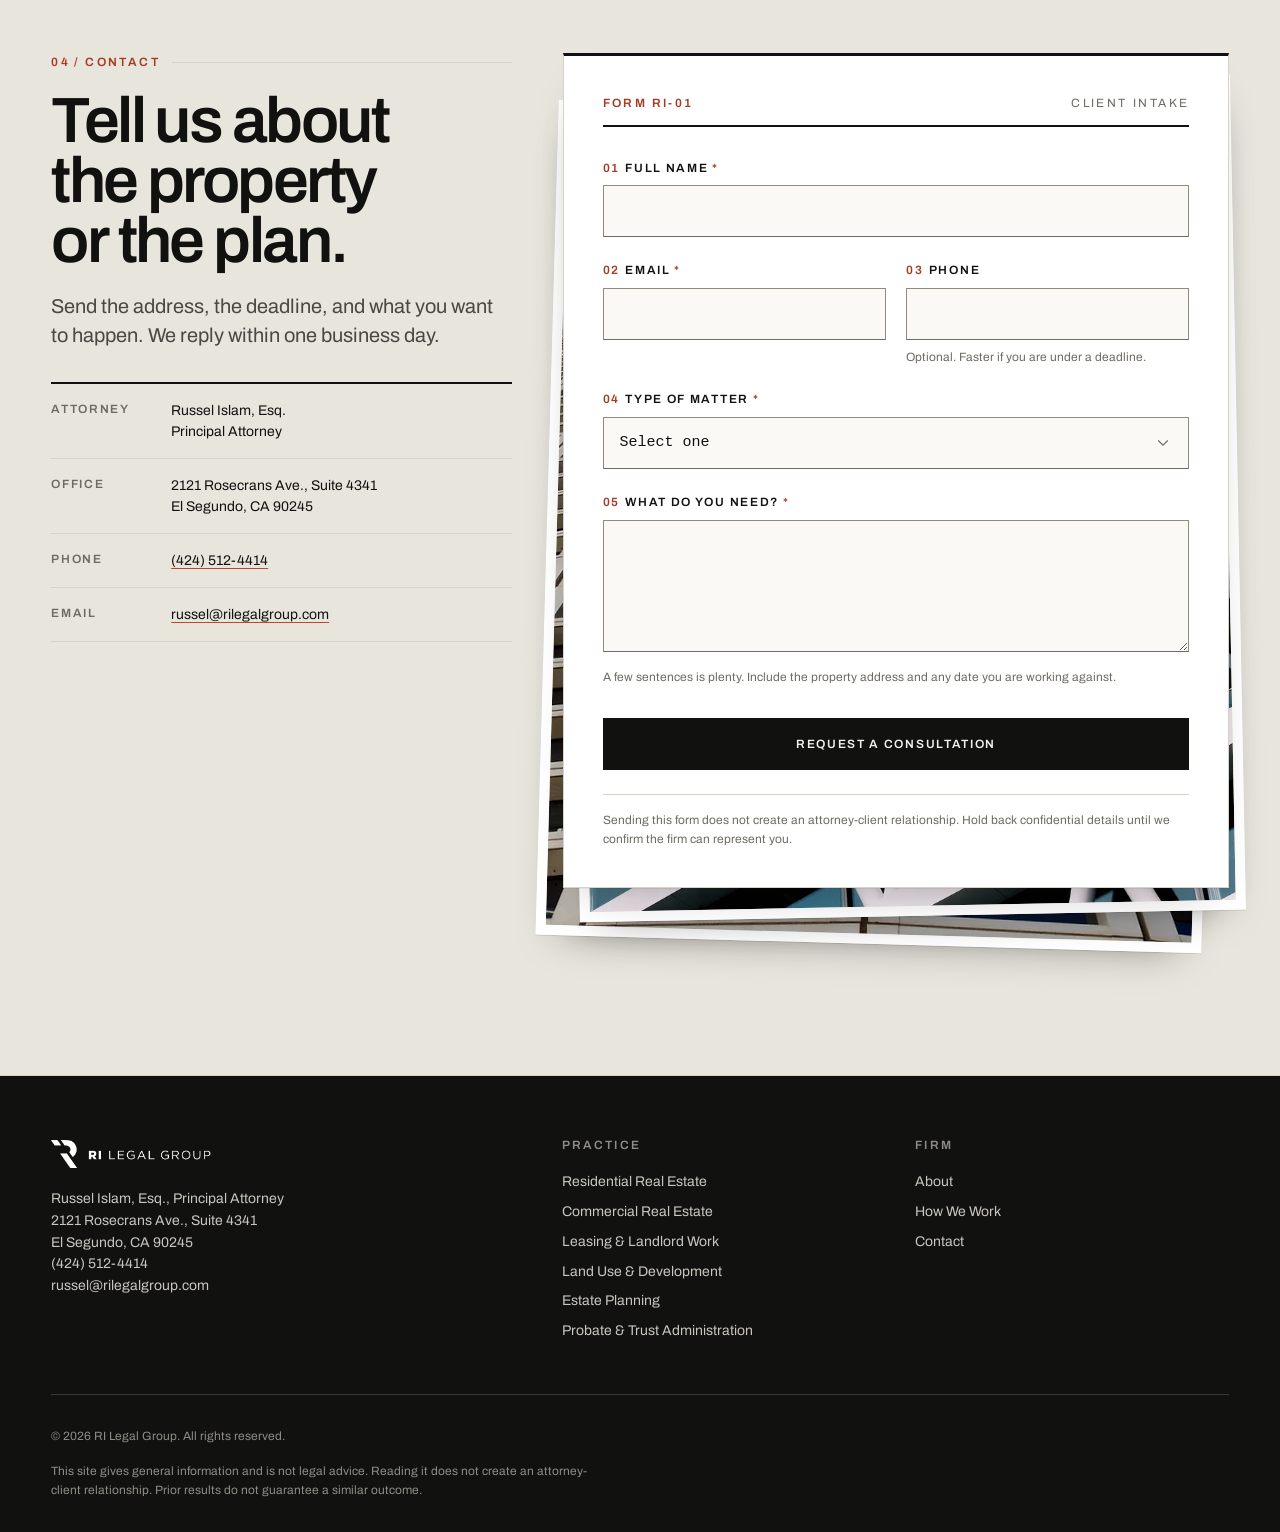
==== commit bdd1f620: "The intake form becomes the top sheet of the pile The photographs no longer sit below the form as a " ====
--- a/index.html
+++ b/index.html
@@ -21,7 +21,6 @@
 <body data-magnetic="off">
 
 <a class="skip-link" href="#main">Skip to main content</a>
-
 
 <header class="site-header" id="top">
   <div class="container site-header__inner">
@@ -392,91 +391,87 @@
 
       </div>
 
-      <figure class="contact__stack">
+      <div class="contact__stack">
         <span class="plate plate--3" aria-hidden="true">
-          <img src="assets/work-landuse.webp" width="700" height="875" loading="lazy" decoding="async" alt="">
+          <img src="assets/work-commercial.webp" width="700" height="875" loading="lazy" decoding="async" alt="">
         </span>
         <span class="plate plate--2" aria-hidden="true">
-          <img src="assets/work-commercial.webp" width="700" height="875" loading="lazy" decoding="async" alt="">
+          <img src="assets/img-contact.webp" width="900" height="1200" loading="lazy" decoding="async" alt="">
         </span>
-        <span class="plate plate--1">
-          <img src="assets/img-contact.webp" width="900" height="1200" loading="lazy" decoding="async"
-               alt="Modern low-rise office building against a clear sky">
-        </span>
-      </figure>
-
-      <form class="form" id="consultForm" novalidate>
-        <div class="form__head">
-          <p class="form__id">Form RI&#8209;01</p>
-          <p class="form__kind">Client intake</p>
-        </div>
-
-        <div class="form__status" id="formStatus" role="status" aria-live="polite">
-          <svg viewBox="0 0 24 24" fill="none" stroke="currentColor" stroke-width="1.75" stroke-linecap="round" stroke-linejoin="round" aria-hidden="true"><circle cx="12" cy="12" r="9"/><path d="m8.5 12.25 2.5 2.5 4.5-5"/></svg>
-          <span id="formStatusText"></span>
-        </div>
-
-        <div class="field">
-          <label for="name">Full name <span class="req" aria-hidden="true">*</span></label>
-          <input type="text" id="name" name="name" autocomplete="name" required aria-describedby="nameError">
-          <p class="field__error" id="nameError">
-            <svg viewBox="0 0 24 24" fill="none" stroke="currentColor" stroke-width="2" stroke-linecap="round" aria-hidden="true"><circle cx="12" cy="12" r="9"/><path d="M12 7.5v5M12 16h.01"/></svg>
-            Enter your name.
-          </p>
-        </div>
-
-        <div class="form__row">
+
+        <form class="form" id="consultForm" novalidate>
+          <div class="form__head">
+            <p class="form__id">Form RI&#8209;01</p>
+            <p class="form__kind">Client intake</p>
+          </div>
+
+          <div class="form__status" id="formStatus" role="status" aria-live="polite">
+            <svg viewBox="0 0 24 24" fill="none" stroke="currentColor" stroke-width="1.75" stroke-linecap="round" stroke-linejoin="round" aria-hidden="true"><circle cx="12" cy="12" r="9"/><path d="m8.5 12.25 2.5 2.5 4.5-5"/></svg>
+            <span id="formStatusText"></span>
+          </div>
+
           <div class="field">
-            <label for="email">Email <span class="req" aria-hidden="true">*</span></label>
-            <input type="email" id="email" name="email" autocomplete="email" required aria-describedby="emailError">
-            <p class="field__error" id="emailError">
+            <label for="name">Full name <span class="req" aria-hidden="true">*</span></label>
+            <input type="text" id="name" name="name" autocomplete="name" required aria-describedby="nameError">
+            <p class="field__error" id="nameError">
               <svg viewBox="0 0 24 24" fill="none" stroke="currentColor" stroke-width="2" stroke-linecap="round" aria-hidden="true"><circle cx="12" cy="12" r="9"/><path d="M12 7.5v5M12 16h.01"/></svg>
-              Enter an email address we can reply to.
+              Enter your name.
             </p>
           </div>
 
+          <div class="form__row">
+            <div class="field">
+              <label for="email">Email <span class="req" aria-hidden="true">*</span></label>
+              <input type="email" id="email" name="email" autocomplete="email" required aria-describedby="emailError">
+              <p class="field__error" id="emailError">
+                <svg viewBox="0 0 24 24" fill="none" stroke="currentColor" stroke-width="2" stroke-linecap="round" aria-hidden="true"><circle cx="12" cy="12" r="9"/><path d="M12 7.5v5M12 16h.01"/></svg>
+                Enter an email address we can reply to.
+              </p>
+            </div>
+
+            <div class="field">
+              <label for="phone">Phone</label>
+              <input type="tel" id="phone" name="phone" autocomplete="tel" inputmode="tel" aria-describedby="phoneHelp">
+              <p class="field__help" id="phoneHelp">Optional. Faster if you are under a deadline.</p>
+            </div>
+          </div>
+
           <div class="field">
-            <label for="phone">Phone</label>
-            <input type="tel" id="phone" name="phone" autocomplete="tel" inputmode="tel" aria-describedby="phoneHelp">
-            <p class="field__help" id="phoneHelp">Optional. Faster if you are under a deadline.</p>
-          </div>
-        </div>
-
-        <div class="field">
-          <label for="matter">Type of matter <span class="req" aria-hidden="true">*</span></label>
-          <select id="matter" name="matter" required aria-describedby="matterError">
-            <option value="">Select one</option>
-            <option>Residential purchase or sale</option>
-            <option>Commercial purchase or sale</option>
-            <option>Commercial lease</option>
-            <option>Land use or zoning</option>
-            <option>Estate planning</option>
-            <option>Probate or trust administration</option>
-            <option>Not sure yet</option>
-          </select>
-          <p class="field__error" id="matterError">
-            <svg viewBox="0 0 24 24" fill="none" stroke="currentColor" stroke-width="2" stroke-linecap="round" aria-hidden="true"><circle cx="12" cy="12" r="9"/><path d="M12 7.5v5M12 16h.01"/></svg>
-            Pick the closest match, or choose &ldquo;Not sure yet&rdquo;.
-          </p>
-        </div>
-
-        <div class="field">
-          <label for="details">What do you need? <span class="req" aria-hidden="true">*</span></label>
-          <textarea id="details" name="details" required aria-describedby="detailsHelp detailsError"></textarea>
-          <p class="field__help" id="detailsHelp">A few sentences is plenty. Include the property address and any date you are working against.</p>
-          <p class="field__error" id="detailsError">
-            <svg viewBox="0 0 24 24" fill="none" stroke="currentColor" stroke-width="2" stroke-linecap="round" aria-hidden="true"><circle cx="12" cy="12" r="9"/><path d="M12 7.5v5M12 16h.01"/></svg>
-            Give us a sentence or two on the matter.
-          </p>
-        </div>
-
-        <button class="btn btn--primary" type="submit" id="submitBtn" style="width:100%">Request a consultation</button>
-
-        <p class="form__legal">
-          Sending this form does not create an attorney-client relationship. Hold back
-          confidential details until we confirm the firm can represent you.
-        </p>
-      </form>
+            <label for="matter">Type of matter <span class="req" aria-hidden="true">*</span></label>
+            <select id="matter" name="matter" required aria-describedby="matterError">
+              <option value="">Select one</option>
+              <option>Residential purchase or sale</option>
+              <option>Commercial purchase or sale</option>
+              <option>Commercial lease</option>
+              <option>Land use or zoning</option>
+              <option>Estate planning</option>
+              <option>Probate or trust administration</option>
+              <option>Not sure yet</option>
+            </select>
+            <p class="field__error" id="matterError">
+              <svg viewBox="0 0 24 24" fill="none" stroke="currentColor" stroke-width="2" stroke-linecap="round" aria-hidden="true"><circle cx="12" cy="12" r="9"/><path d="M12 7.5v5M12 16h.01"/></svg>
+              Pick the closest match, or choose &ldquo;Not sure yet&rdquo;.
+            </p>
+          </div>
+
+          <div class="field">
+            <label for="details">What do you need? <span class="req" aria-hidden="true">*</span></label>
+            <textarea id="details" name="details" required aria-describedby="detailsHelp detailsError"></textarea>
+            <p class="field__help" id="detailsHelp">A few sentences is plenty. Include the property address and any date you are working against.</p>
+            <p class="field__error" id="detailsError">
+              <svg viewBox="0 0 24 24" fill="none" stroke="currentColor" stroke-width="2" stroke-linecap="round" aria-hidden="true"><circle cx="12" cy="12" r="9"/><path d="M12 7.5v5M12 16h.01"/></svg>
+              Give us a sentence or two on the matter.
+            </p>
+          </div>
+
+          <button class="btn btn--primary" type="submit" id="submitBtn" style="width:100%">Request a consultation</button>
+
+          <p class="form__legal">
+            Sending this form does not create an attorney-client relationship. Hold back
+            confidential details until we confirm the firm can represent you.
+          </p>
+        </form>
+      </div>
 
     </div>
   </section>
@@ -530,8 +525,6 @@
   </div>
 </footer>
 
-
-
 <script src="js/main.js" defer></script>
 </body>
 </html>
--- a/css/styles.css
+++ b/css/styles.css
@@ -355,38 +355,30 @@
 .frame__inner { position: absolute; inset: -9% 0; will-change: transform; }
 .frame__inner img { width: 100%; height: 100%; object-fit: cover; filter: saturate(0.78) contrast(1.02); }
 .about .frame { margin-top: var(--space-8); }
-/* A pile of prints. Three plates offset down the y axis, the top one square to
-   the grid and the two beneath it turned a degree or two, the way a stack sits. */
+/* A pile of sheets. The intake form is the top sheet; the photographs sit
+   directly behind it, pushed down the y axis so their edges show. */
 #contact { position: relative; overflow: hidden; }
 
 .contact__stack {
   position: relative;
-  grid-column: 7 / -1;
-  grid-row: 2;
-  width: min(100%, 400px);
-  /* Tucks up under the sheet's lower-right corner. */
-  margin: clamp(-8rem, -10vw, -4.5rem) 0 0 auto;
-  padding-bottom: 76px;          /* room for the plates showing beneath */
-  z-index: -1;
+  grid-column: 6 / -1;
+  grid-row: 1;
+  margin-bottom: 72px;      /* room for the sheets showing beneath */
 }
 
 .plate {
-  display: block;
-  aspect-ratio: 3 / 4;
+  position: absolute;
+  inset: 0;
   overflow: hidden;
   background: var(--paper-deep);
   border: 10px solid var(--paper-alt);
   box-shadow: 0 1px 0 rgba(17, 17, 16, 0.10),
-              0 20px 40px -26px rgba(17, 17, 16, 0.55);
+              0 20px 40px -26px rgba(17, 17, 16, 0.5);
 }
 .plate img { width: 100%; height: 100%; object-fit: cover; filter: saturate(0.72) contrast(1.04); }
 
-/* The lower two sit behind and below; the top one is in flow and sets the height. */
-.plate--3, .plate--2 { position: absolute; inset: 0; }
-.plate--3 { transform: translate(-16px, 60px) rotate(2deg); }
-.plate--2 { transform: translate(9px, 30px) rotate(-1.4deg); }
-.plate--1 { position: relative; }
-
+.plate--3 { transform: translate(-16px, 56px) rotate(1.6deg); }
+.plate--2 { transform: translate(9px, 28px) rotate(-1.1deg); }
 
 /* ---- Practice as a numbered editorial index ---- */
 
@@ -514,7 +506,7 @@
   align-items: start;
 }
 .contact__inner > div:first-child { grid-column: 1 / span 5; grid-row: 1; }
-.contact__inner .form            { grid-column: 6 / -1; grid-row: 1; }
+.contact__inner .form            { position: relative; z-index: 1; }
 
 .contact__details { margin: var(--space-8) 0 0; border-top: 2px solid var(--ink); }
 .contact__details > div {
@@ -724,17 +716,15 @@
   .hero__copy, .about, .contact__inner { grid-template-columns: minmax(0, 1fr); }
   .hero__lede, .hero__actions, .hero__note { grid-column: 1 / -1; }
   .about > div:first-child, .about__body,
-  .contact__inner > div:first-child, .contact__inner .form { grid-column: 1 / -1; }
+  .contact__inner > div:first-child, .contact__stack { grid-column: 1 / -1; }
 
   /* Single column, so pin the rows: details, sheet, then the stack beneath. */
   .contact__inner > div:first-child { grid-row: 1; }
-  .contact__inner .form { grid-row: 2; margin: 0; }
-  .contact__stack {
-    grid-column: 1 / -1;
-    grid-row: 3;
-    width: min(74%, 320px);
-    margin: clamp(-6rem, -12vw, -3rem) 0 0 auto;
-  }
+  .contact__stack { grid-column: 1 / -1; grid-row: 2; margin-bottom: 60px; }
+  /* Rotation alone throws the corners ~13px wide on a tall sheet, so both the
+     angle and the shift come down here to keep the pile inside the viewport. */
+  .plate--3 { transform: translate(-4px, 42px) rotate(0.9deg); }
+  .plate--2 { transform: translate(3px, 21px) rotate(-0.6deg); }
   .about__body { columns: 1; }
   .facts { grid-template-columns: repeat(2, minmax(0, 1fr)); }
   .fact:nth-child(2) { border-right: 0; }
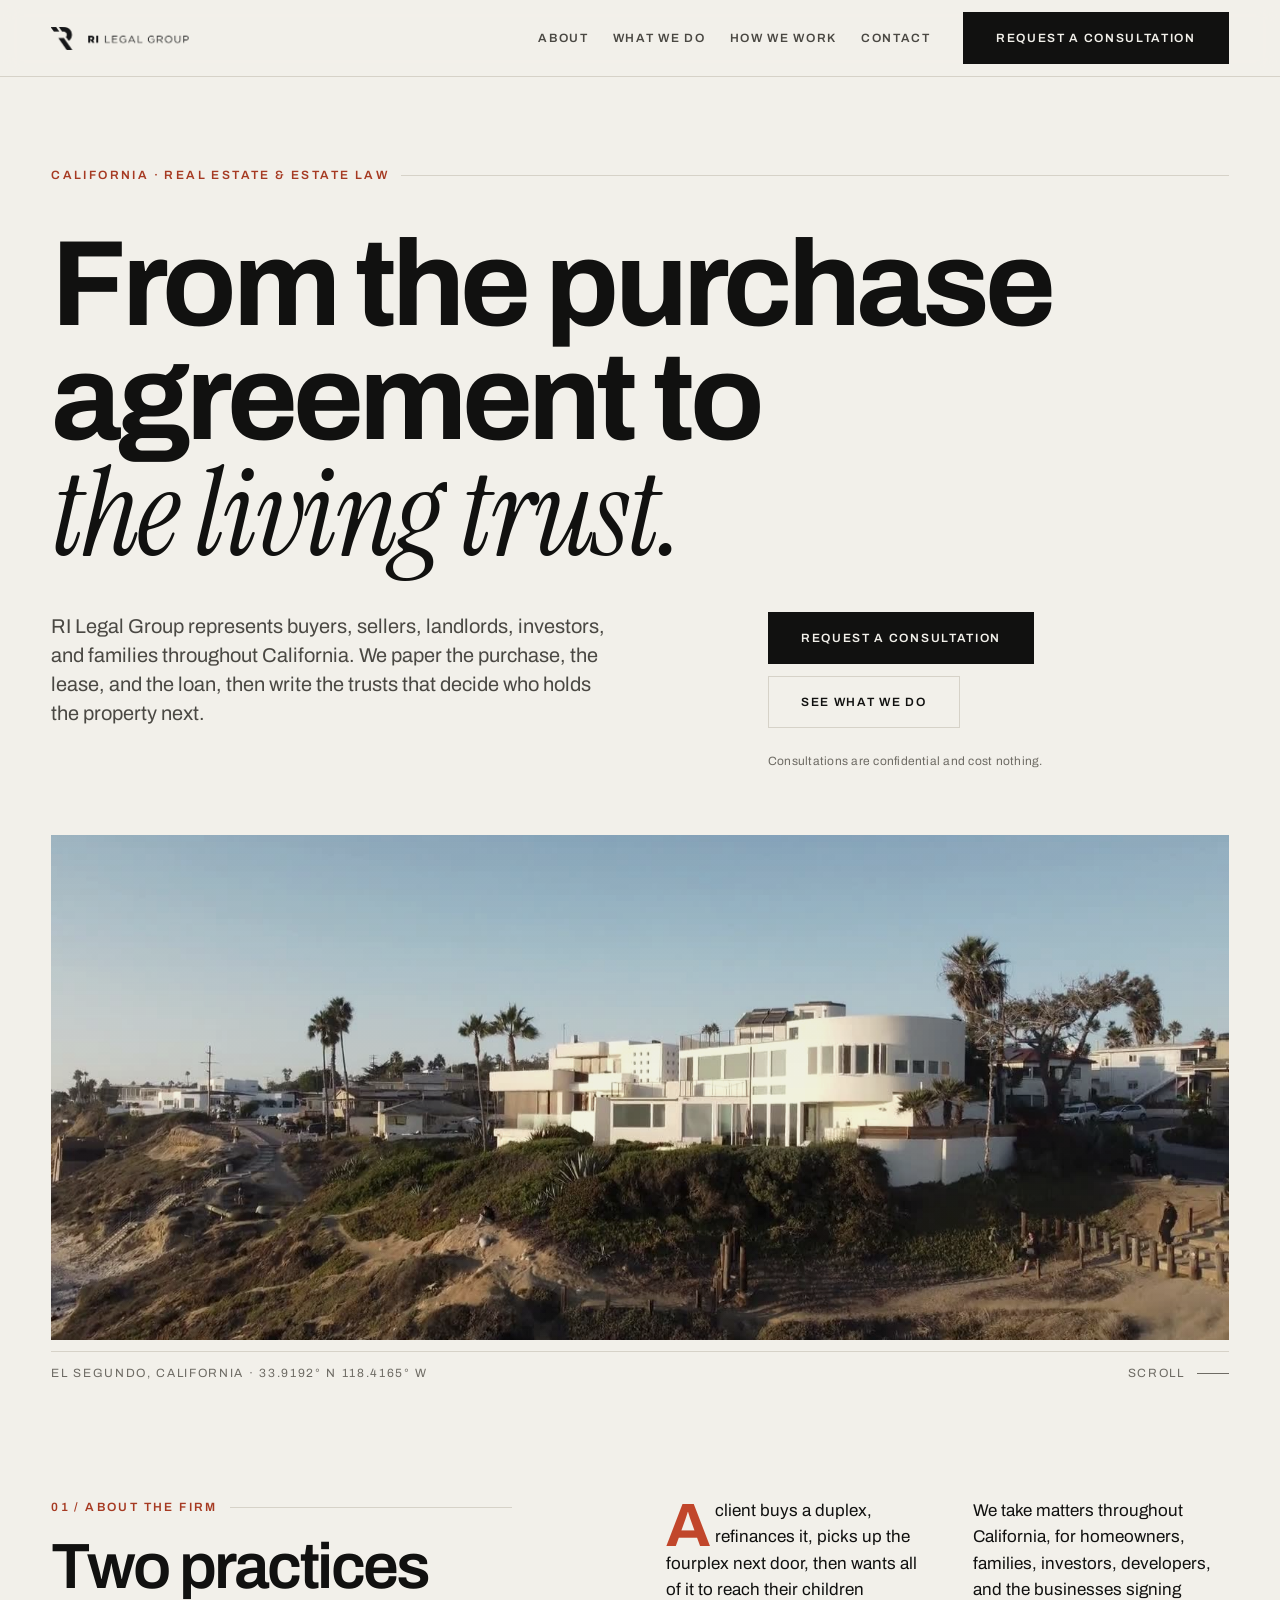
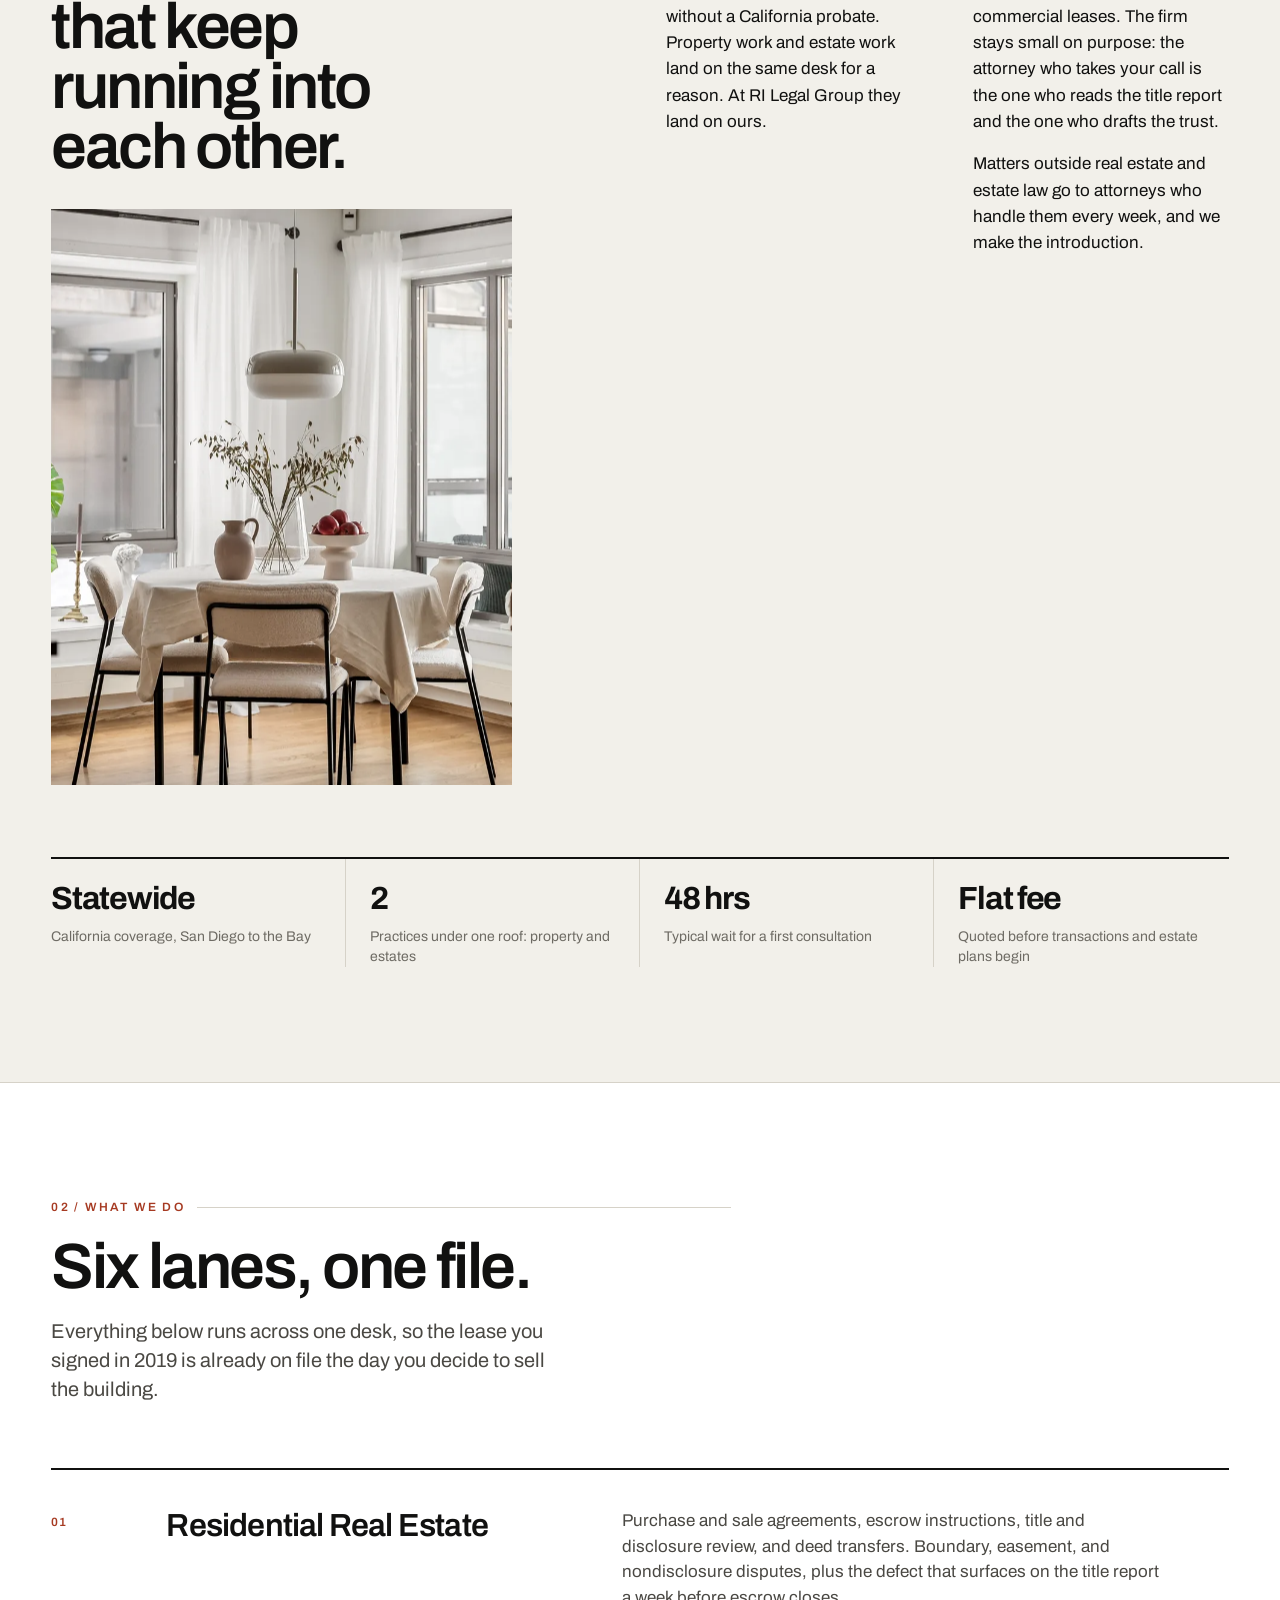
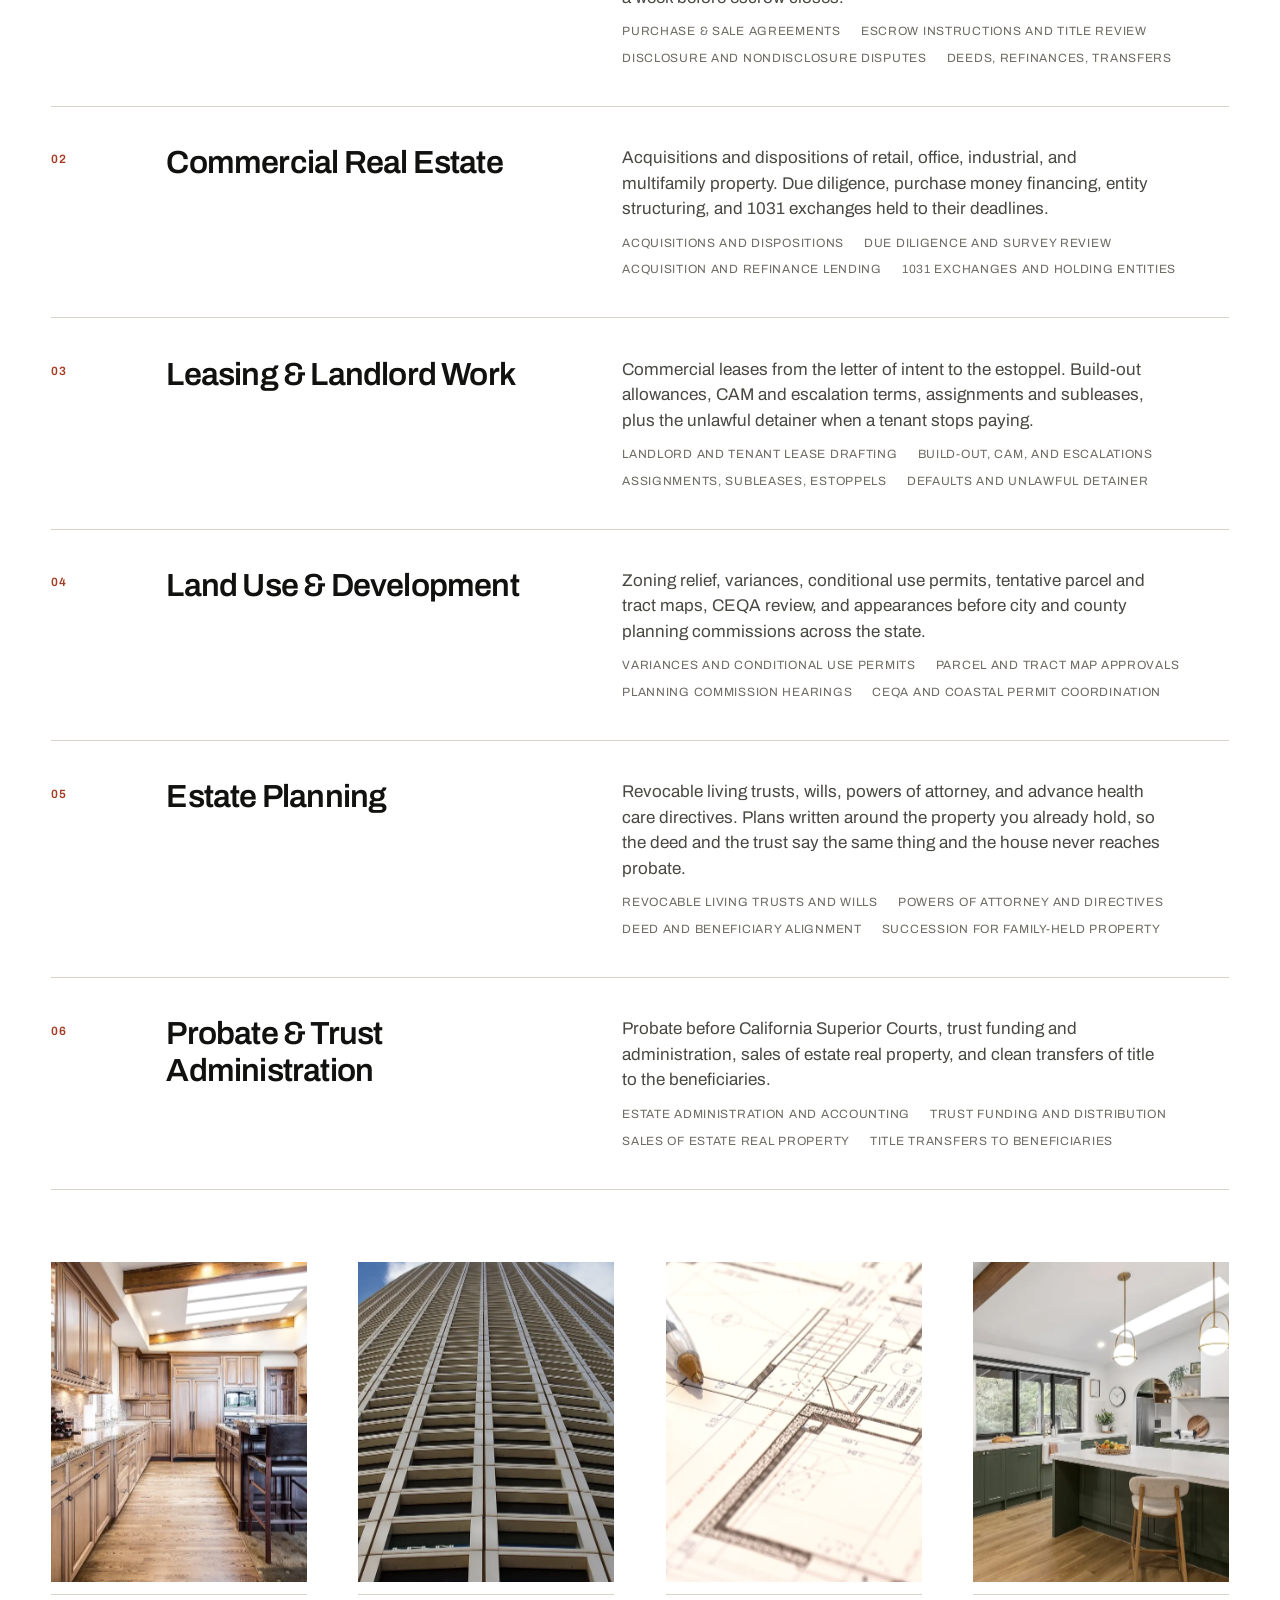
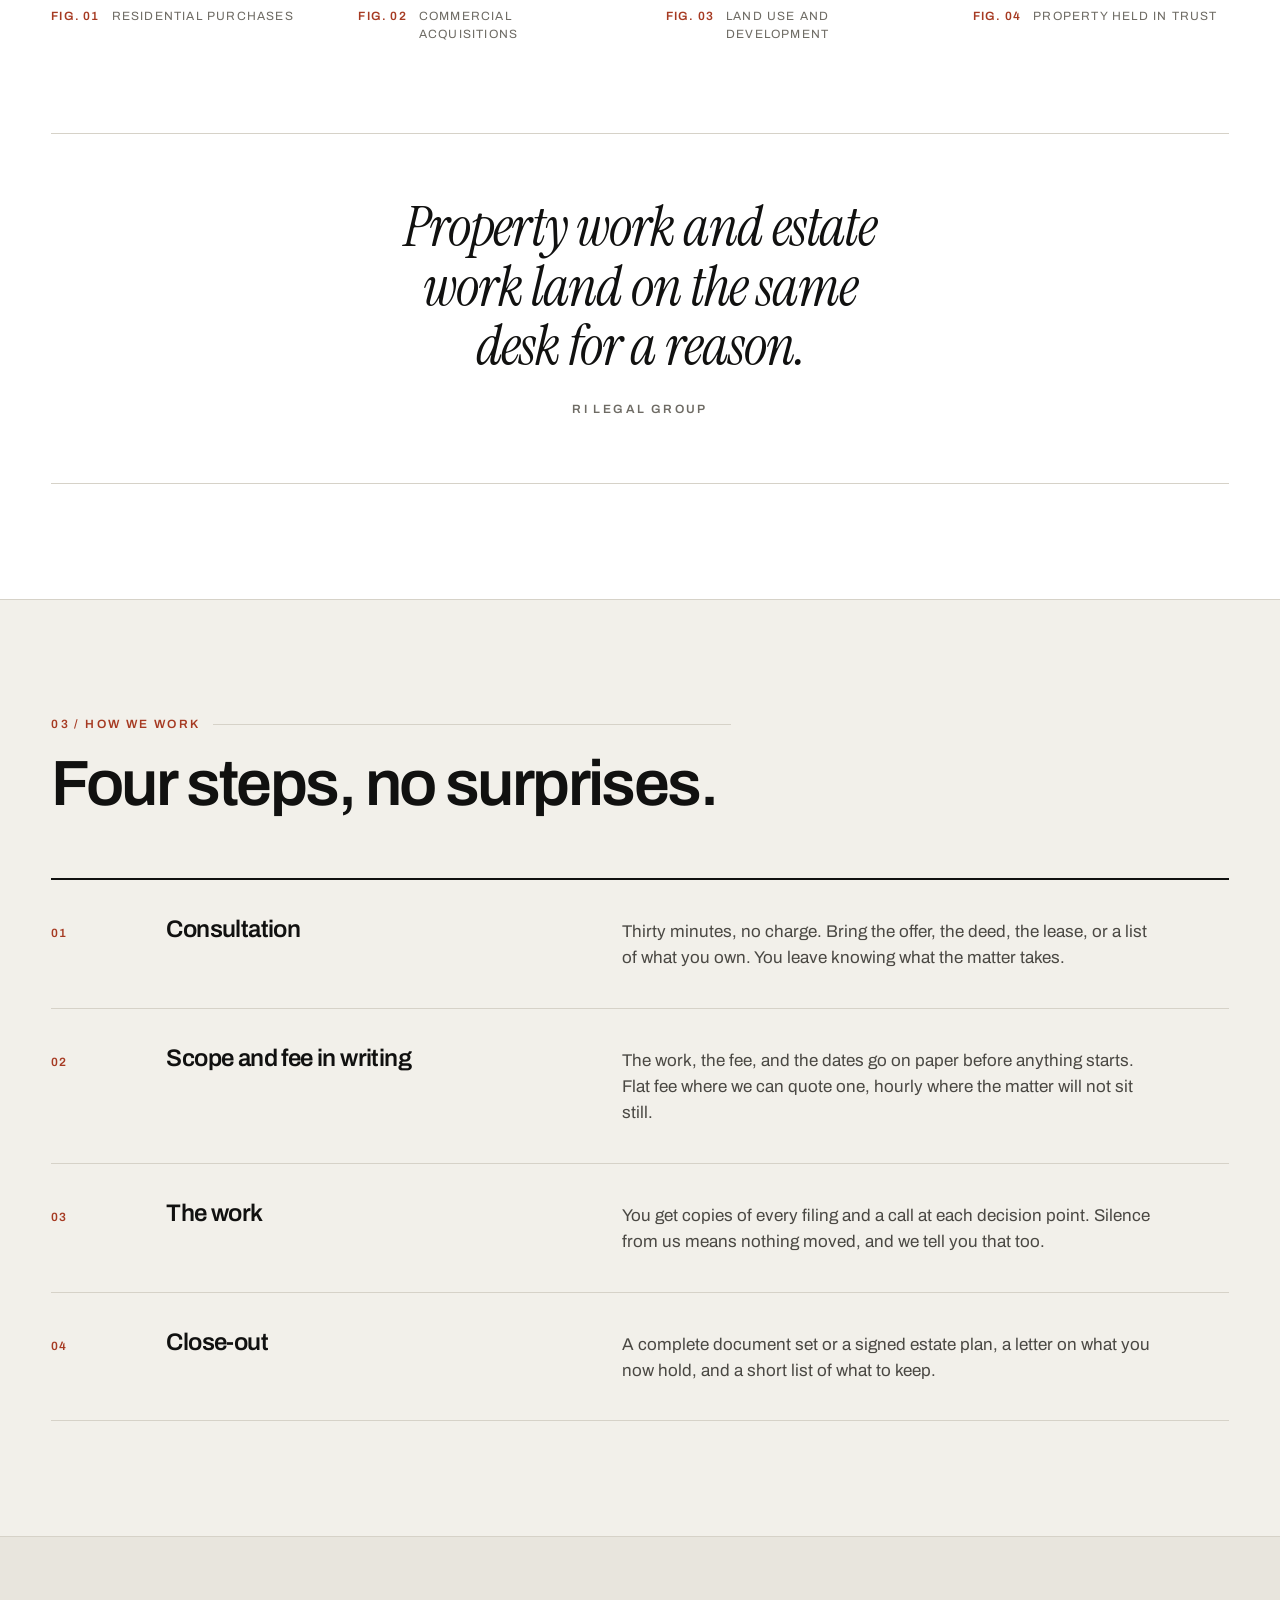
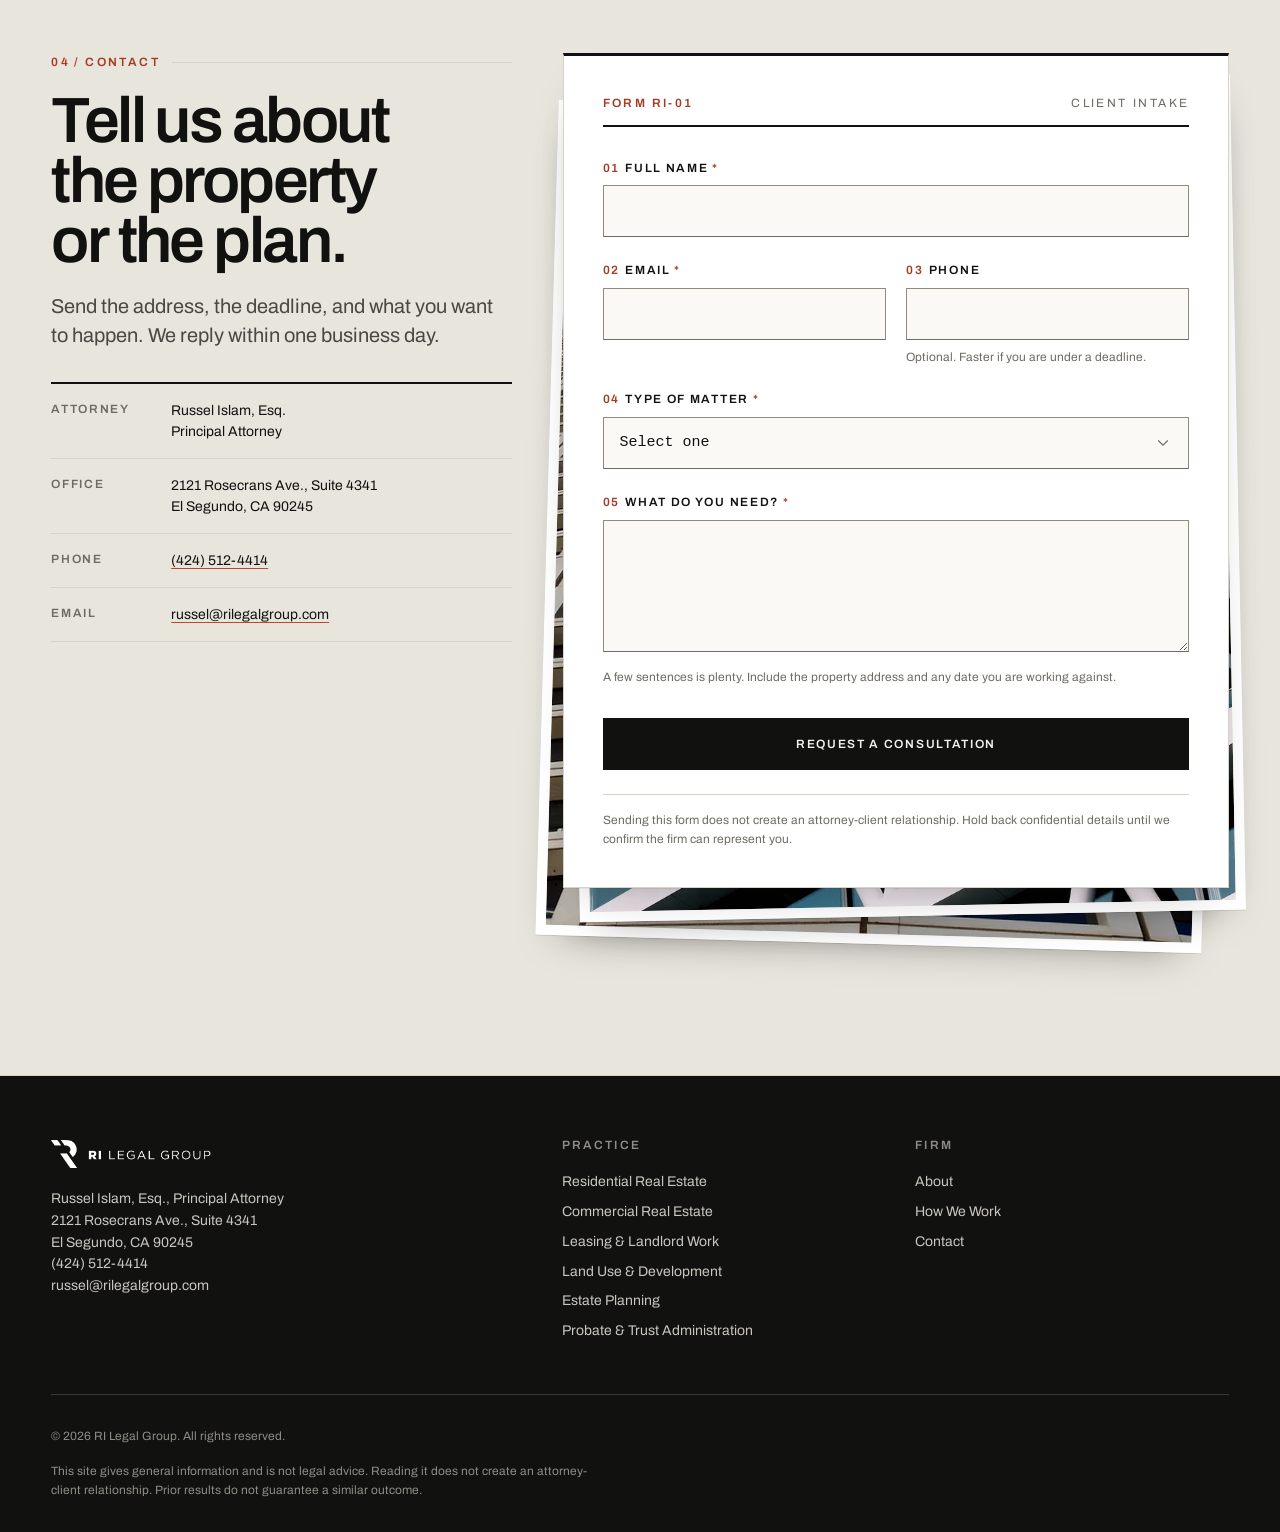
==== commit 75d8ca00: "Real intake endpoint on a Cloudflare Worker The form no longer fakes a submit. It POSTs to /api/inta" ====
--- a/index.html
+++ b/index.html
@@ -464,6 +464,11 @@
             </p>
           </div>
 
+          <p class="hp" aria-hidden="true">
+            <label for="company">Company</label>
+            <input type="text" id="company" name="company" tabindex="-1" autocomplete="off">
+          </p>
+
           <button class="btn btn--primary" type="submit" id="submitBtn" style="width:100%">Request a consultation</button>
 
           <p class="form__legal">
--- a/css/styles.css
+++ b/css/styles.css
@@ -340,8 +340,11 @@
   border-top: 2px solid var(--ink);
   margin-top: clamp(3rem, 6vw, 4.5rem);
 }
-.fact { padding: var(--space-6) var(--space-5) 0 0; border-right: 1px solid var(--rule); }
-.fact:last-child { border-right: 0; }
+/* Padding on both sides of the divider, or the next column's text sits flush
+   against the rule. */
+.fact { padding: var(--space-6) var(--space-6) 0; border-right: 1px solid var(--rule); }
+.fact:first-child { padding-left: 0; }
+.fact:last-child { border-right: 0; padding-right: 0; }
 .fact__value {
   font-size: var(--text-2xl); font-weight: 700; letter-spacing: -0.04em;
   line-height: 1; margin: 0 0 var(--space-3); font-variant-numeric: tabular-nums;
@@ -620,6 +623,15 @@
 
 .form .btn { width: 100%; margin-top: var(--space-2); }
 
+/* Honeypot. Off-screen rather than display:none, which some bots skip. */
+.hp {
+  position: absolute;
+  left: -9999px;
+  width: 1px;
+  height: 1px;
+  overflow: hidden;
+}
+
 .form__status {
   display: none; align-items: flex-start; gap: var(--space-3);
   padding: var(--space-4); margin-bottom: var(--space-6);
@@ -727,6 +739,8 @@
   .plate--2 { transform: translate(3px, 21px) rotate(-0.6deg); }
   .about__body { columns: 1; }
   .facts { grid-template-columns: repeat(2, minmax(0, 1fr)); }
+  .fact:nth-child(odd) { padding-left: 0; }
+  .fact:nth-child(even) { padding-right: 0; }
   .fact:nth-child(2) { border-right: 0; }
   .fact:nth-child(3), .fact:nth-child(4) { border-top: 1px solid var(--rule); margin-top: var(--space-6); padding-top: var(--space-6); }
   /* The desktop index pins these to row 1. Release the row here or the title
@@ -764,6 +778,7 @@
   .form__row { grid-template-columns: minmax(0, 1fr); gap: 0; }
   .facts { grid-template-columns: minmax(0, 1fr); }
   .fact { border-right: 0; border-top: 1px solid var(--rule); padding: var(--space-5) 0 0; margin-top: var(--space-5); }
+  .fact:nth-child(n) { padding-inline: 0; }
   .fact:first-child { border-top: 0; margin-top: 0; padding-top: var(--space-6); }
   .gallery { grid-template-columns: repeat(2, minmax(0, 1fr)); gap: var(--space-5); }
   .site-footer__grid { grid-template-columns: minmax(0, 1fr); gap: var(--space-8); }
